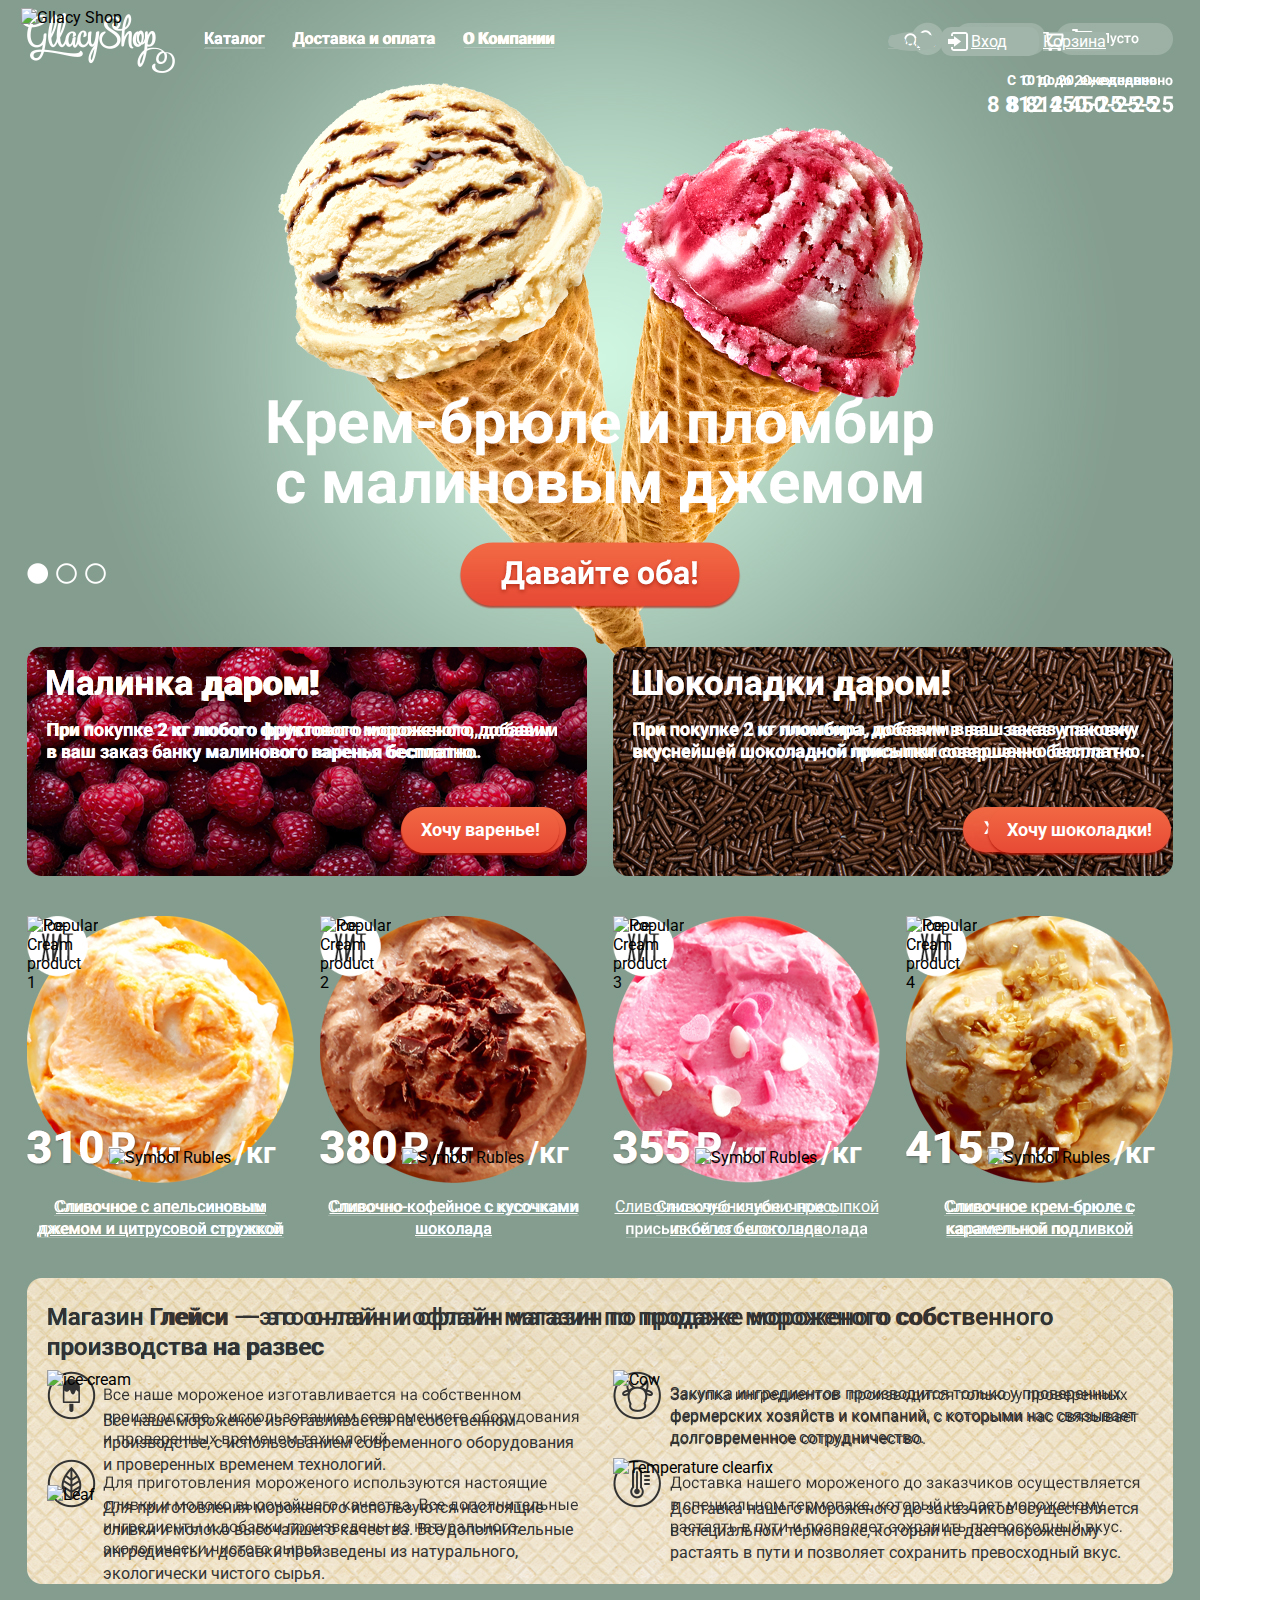
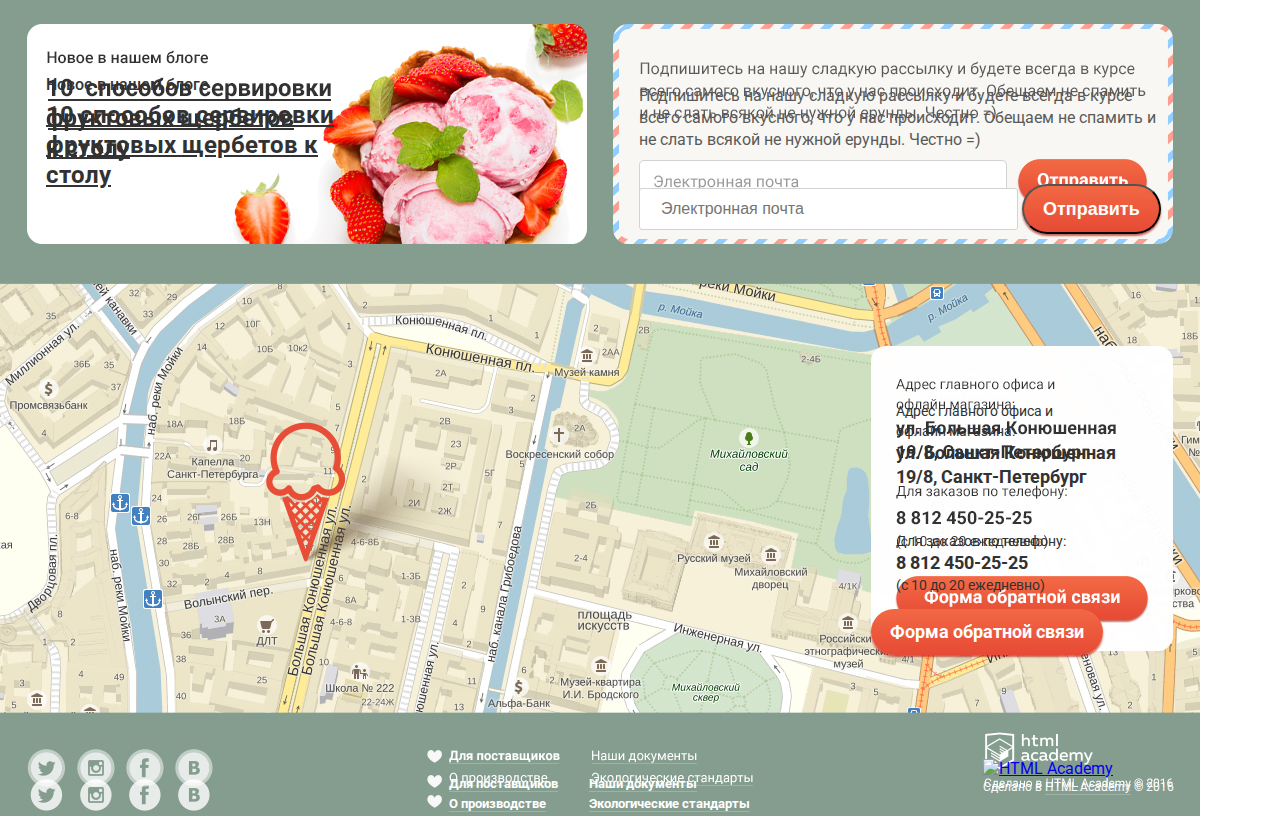
==== index.html @ b6d4e089 "0.3.6" ====
<!DOCTYPE html>
<html lang="ru">
  <head>
    <meta charset="utf-8">
    <link href="https://fonts.googleapis.com/css?family=Roboto:100,300,400,500,700,900&subset=cyrillic-ext" rel="stylesheet">
    <link href="css/style.css" rel="stylesheet">
    <title>HTML Academy: Глейси</title>
  </head>
  <body>
    <header class="main-header clearfix">
      <div class="header-logo">
        <img src="../198655-gllacy/img/logo-navigation.png" width="154" height="64" alt="Gllacy Shop">
      </div>
      <nav class="main-navigation">
        <ul>
          <li>
            <a href="#">Каталог</a>
          </li>            <li>
            <a href="#">Доставка и оплата</a>
          </li>
          <li>
            <a href="#">О Компании</a>
          </li>
        </ul>
      </nav>
      <div class="user-block"> <!-- Надо ли подраделить блоки -->
        <div class="search">
          <a href="#">Search</a>
        </div>
        <div class="login">
          <a href="#">Вход</a>
        </div>
        <div class="cart">
          <a href="#">Корзина</a>
        </div>
      </div>
      <div class="contact clearfix">
        <div class="time">
          <span>С 10 до 20, ежедневно</span>
        </div>
        <div class="number">
          <span>8 812 450-25-25</span>
        </div>  
      </div>
    </header>
    <main class="container clearfix">
      <section class="banner clearfix">
        <div class="banner-left">
          <h2>Малинка даром!</h2>
          <p>При покупке 2 кг любого фруктового мороженого, добавим<br> в ваш заказ банку малинового варенья бесплатно.</p>
          <a class="btn button-banner" href="#">Хочу варенье!</a>
        </div>
        <div class="banner-right">
          <h2>Шоколадки даром!</h2>
          <p>При покупке 2 кг пломбира, добавим в ваш заказ упаковку вкуснейшей шоколадной присыпки совершенно бесплатно.</p>
          <a class="btn button-banner" href="#">Хочу шоколадки!</a>
        </div>
      </section>
      <section class="popular clearfix">
        <div class="popular-item">
          <div class="item-img">
            <img src="../198655-gllacy/img/ice-cream-1.png" width="267" height="267" alt="Ice-Cream product 1">
          </div>
          <div class="item-hit">
            <img src="../198655-gllacy/img/hit.png" width="61" height="61" alt="Popular">
          </div>
          <div class="price">
            <span class="cost">310</span>
            <img src="../198655-gllacy/img/rubles.png" width="31" height="36" alt="Symbol Rubles">
            <span class="weight">/кг</span>
          </div>
          <h2>Сливочное с апельсиновым джемом и цитрусовой стружкой</h2>
        </div>
        <div class="popular-item">
          <div class="item-img">
            <img src="../198655-gllacy/img/ice-cream-2.png" width="267" height="267" alt="Ice-Cream product 2">
          </div>
          <div class="item-hit">
            <img src="../198655-gllacy/img/hit.png" width="61" height="61" alt="Popular">
          </div>
          <div class="price">
            <span class="cost">380</span>
            <img src="../198655-gllacy/img/rubles.png" width="31" height="36" alt="Symbol Rubles">
            <span class="weight">/кг</span>
          </div>
          <h2>Сливочно-кофейное с кусочками шоколада</h2>
        </div>
        <div class="popular-item">
          <div class="item-img">
            <img src="../198655-gllacy/img/ice-cream-3.png" width="267" height="267" alt="Ice-Cream product 3">
          </div>
          <div class="item-hit">
            <img src="../198655-gllacy/img/hit.png" width="61" height="61" alt="Popular">
          </div>
          <div class="price">
            <span class="cost">355</span>
            <img src="../198655-gllacy/img/rubles.png" width="31" height="36" alt="Symbol Rubles">
            <span class="weight">/кг</span>
          </div>
          <h2>Сливочно-клубничное с присыпкой из белого шоколада</h2>
        </div>
        <div class="popular-item">
          <div class="item-img">
            <img src="../198655-gllacy/img/ice-cream-4.png" width="267" height="267" alt="Ice-Cream product 4">
          </div>
          <div class="item-hit">
            <img src="../198655-gllacy/img/hit.png" width="61" height="61" alt="Popular">
          </div>
          <div class="price">
            <span class="cost">415</span>
            <img src="../198655-gllacy/img/rubles.png" width="31" height="36" alt="Symbol Rubles">
            <span class="weight">/кг</span>
          </div>
          <h2>Сливочное крем-брюле с карамельной подливкой</h2>
        </div>
      </section>
      <div class="about-us clearfix">
        <h3>Магазин Глейси  — это онлайн и офлайн магазин по продаже мороженого собственного производства на развес</h3> <!-- h* -->
        <div class="about-us-left">
          <div class="ice-cream clearfix">
            <img src="../198655-gllacy/img/icecream-icon.png" width="49" height="49" alt="ice-cream">
            <p>Все наше мороженое изготавливается на собственном производстве, с использованием современного оборудования<br> и проверенных временем  технологий.</p>
          </div>
          <div class="leaf clearfix">
            <img src="../198655-gllacy/img/leaf-icon.png" width="49" height="49" alt="Leaf">
            <p>Для приготовления мороженого используются настоящие сливки и молоко высочайшего качества. Все дополнительные ингредиенты и добавки произведены из натурального, экологически чистого сырья.</p>
          </div>
        </div>
        <div class="about-us-right">
          <div class="cow clearfix">
            <img src="../198655-gllacy/img/cow-icon.png" width="48" height="49" alt="Cow">
            <p>Закупка ингредиентов  производится только у проверенных фермерских хозяйств и компаний, с которыми нас связывает долговременное сотрудничество.</p>
          </div>
          <div class="temperature clearfix">
            <img src="../198655-gllacy/img/temperature-icon.png" width="48" height="49" alt="Temperature clearfix">
            <p>Доставка нашего мороженого до заказчиков осуществляется<br> в специальном термопаке, который не дает мороженому растаять в пути и позволяет сохранить превосходный вкус.</p>
          </div>
        </div>
      </div>
      <div class="blog">
        <h4>Новое в нашем блоге</h4> <!-- h* -->
        <p>10  способов сервировки фруктовых щербетов к столу</p>
      </div>
      <div class="news-letter">
        <p>Подпишитесь на нашу сладкую рассылку и будете всегда в курсе всего самого вкусного, что у нас происходит. Обещаем не спамить и не слать всякой не нужной ерунды. Честно =)</p>
        <form action=""> <!-- action? -->
          <input type="email" name="email" placeholder="Электронная почта">
          <button class="btn button-send" type="submit">Отправить</button>
        </form>
      </div>
      <section class="map">
        <div class="map-adress">
          <p>
            Адрес главного офиса и<br> офлайн магазина:<br>
            <b>ул. Большая Конюшенная 19/8, Санкт-Петербург</b>
          </p>
          <p class="map-phone">
            Для заказов по телефону:<br>
            <b>8 812 450-25-25</b><br>
            (с 10 до 20 ежедневно)
          </p>
          <a class="btn btn-feedback" href="#">Форма обратной связи</a>
        </div>
      </section>
  	</main>
    <footer class="clearfix">
      <section class="footer-social">
        <a href="#" class="social-btn social-btn-tw">Twitter</a>
        <a href="#" class="social-btn social-btn-inst">Instagram</a>
        <a href="#" class="social-btn social-btn-fb">Facebook</a>
        <a href="#" class="social-btn social-btn-vk">VK</a>
      </section>
      <section class="menu clearfix">
        <ul class="menu-left">
          <li>
            <a href="#">Для поставщиков</a>
          </li>
          <li>
            <a href="#">О производстве </a>
          </li>
        </ul>
        <ul class="menu-right">
          <li>
            <a href="#">Наши документы</a>
          </li>
          <li>
            <a href="#">Экологические стандарты</a>
          </li>
        </ul>
      </section>
      <section class="footer-copyright"> <!-- p/span? -->
        <a href="#" class="">
          <img src="../198655-gllacy/img/html-academy-logo.png" width="108" height="38" alt="HTML Academy">
        </a>
        <p>Сделано в <a href="https://htmlacademy.ru/">HTML Academy</a> © 2016</p>
      </section>
    </footer>
  </body>
</html>

<!-- Список дел: 
3)Разобраться с <h*>
4)Проверить нарезку всех изображений
5)Привести в соответсвие с html5
6)Использование figure
7)В форме для input написать name .. на каталоге не сделал
 -->
---- css/style.css ----
body{font-family:Roboto,sans-serif;width:1200px;margin:0;padding:0;background:url(../img/gllacy-index-1200.jpg) no-repeat}.container{width:1146px;margin:0 auto}header{margin:8px 21px}header .header-logo{float:left;width:154px;height:64px;margin:0}header .main-navigation{float:left;width:560px}header .main-navigation ul{padding:0;margin:21px 29px}header .main-navigation ul li{display:inline;margin-right:24px}header .main-navigation ul li a{font-size:16px;line-height:18px;font-weight:700;color:#fff;text-decoration:none;border-bottom:1px solid #9eb3a8}header .user-block{float:right;width:267px;margin:24px;margin-bottom:0}header .user-block .search{display:inline}header .user-block .search a{background:url(../img/search-icon.png) center no-repeat #a1b5aa;color:#a1b5aa;width:32px;height:32px;border-radius:50%}header .user-block .login{display:inline}header .user-block .login a{background:url(../img/login-icon.png) 7px no-repeat #a1b5aa;color:#fff;text-align:center;padding:5px 32px 5px 30px;border-radius:10px}header .user-block .cart{display:inline}header .user-block .cart a{background:url(../img/cart-icon.png) left no-repeat #a1b5aa;color:#fff;text-align:right}header .contact .number{margin-top:42px;margin-right:21px}header .contact{float:right}header .contact .time{float:right;margin-top:19px;margin-right:22px}header .contact .time span{font-size:14px;line-height:16px;font-weight:700;color:#fff}header .contact .number span{font-size:22px;line-height:24px;font-weight:700;color:#fff}main .banner{margin-top:530px}main .banner .banner-left,main .banner .banner-right{width:560px;height:230px}main .banner .banner-left h2,main .banner .banner-right h2{margin:0;padding-top:16px;padding-left:18px;font-size:35px;line-height:41px;font-weight:700;color:#fff}main .banner .banner-left p,main .banner .banner-right p{margin:0;font-size:18px;line-height:22px;font-weight:700;color:#fff;padding-top:15px;padding-left:20px}main .banner .banner-left .button-banner,main .banner .banner-right .button-banner{margin-top:44px;margin-left:375px}main .banner .banner-left{float:left;background:url(../img/raspbe0rry-bg.png)}main .banner .banner-right{float:right;background:url(../img/chocola0te-bg.png)}main .popular .popular-item{float:left;position:relative;width:267px;margin-top:39px;margin-right:26px}main .popular .popular-item .item-img{width:61px;height:61px}main .popular .popular-item .item-hit{position:absolute;left:0;top:0}main .popular .popular-item .price{margin-top:148px}main .popular .popular-item .price .cost{font-size:45px;line-height:45px;font-weight:700;color:#fff}main .popular .popular-item .price .weight{font-size:30px;line-height:45px;font-weight:700;color:#fff}main .popular .popular-item h2{margin:21px 0 0;font-size:16px;line-height:22px;font-weight:400;color:#fff;text-align:center;text-decoration:underline}main .popular .popular-item:last-child{margin-right:0}main .about-us{background:url(../img/seo-patt1ern.png) no-repeat;margin-top:37px;padding-bottom:25px}main .about-us h3{padding-top:25px;padding-left:20px;font-size:24px;line-height:30px;font-weight:500;color:#323232;margin-bottom:0}main .about-us p{width:490px;font-size:16px;line-height:22px;font-weight:400;color:#323232}main .about-us .about-us-left{float:left;width:566px}main .about-us .about-us-left .ice-cream img{margin-top:8px;margin-left:20px}main .about-us .about-us-left .ice-cream p{float:right;margin-top:21px;margin-bottom:0}main .about-us .about-us-left .leaf img{margin-top:9px;margin-left:20px}main .about-us .about-us-left .leaf p{float:right;margin-top:21px;margin-bottom:0}main .about-us .about-us-right{float:right;width:566px}main .about-us .about-us-right .cow img{margin-top:8px;margin-left:6px}main .about-us .about-us-right .cow p{float:right;margin-top:21px;margin-bottom:0;margin-right:13px}main .about-us .about-us-right .temperature img{margin-top:9px;margin-left:6px}main .about-us .about-us-right .temperature p{float:right;margin-top:21px;margin-bottom:0;margin-right:13px}main .blog{float:left;width:560px;margin-top:41px;padding-bottom:81px}main .blog h4{margin-top:23px;margin-left:19px;margin-bottom:0;font-size:16px;line-height:22px;font-weight:500;color:#323232}main .blog p{width:300px;margin:4px 0 0 19px;font-size:24px;line-height:30px;font-weight:700;color:#323232;text-decoration:underline}main .news-letter{float:right;width:560px;margin-top:41px;padding-bottom:37px}main .news-letter p{width:518px;margin-top:34px;margin-left:26px;margin-bottom:0;font-size:16px;line-height:22px;font-weight:400;color:#5a5a5a}main .news-letter .button-send{margin-top:33px}main .map{width:1200px;margin-top:301px;margin-left:-27px}main .map .map-adress{width:250px;margin-top:363px;margin-left:871px}main .map .map-adress p{padding-top:28px;padding-left:25px;font-size:14px;line-height:20px;font-weight:400;color:#323232}main .map .map-adress p b{font-size:18px;line-height:24px;font-weight:700;color:#323232}footer{margin-top:85px}footer .footer-social{float:left;margin-top:36px;margin-left:28px}footer .footer-social .social-btn{display:inline-block;width:37px;height:37px;margin-right:8px;font-size:0;vertical-align:top;text-decoration:none}footer .footer-social .social-btn-tw{background:url(../img/icon-tw.png) center no-repeat}footer .footer-social .social-btn-inst{background:url(../img/inst-icon.png) center no-repeat}footer .footer-social .social-btn-fb{background:url(../img/fb-icon.png) center no-repeat}footer .footer-social .social-btn-vk{background:url(../img/vk-icon.png) center no-repeat}footer .menu{float:left;margin-top:17px;margin-left:189px}footer .menu a{font-size:13px;line-height:18px;font-weight:700;color:#fff;text-decoration:none;border-bottom:1px solid #9eb3a8}footer .menu li{list-style-type:none}footer .menu .menu-left{float:left}footer .menu .menu-left li{list-style-image:url(../img/love-icon.png)}footer .menu .menu-right{float:right;margin-left:31px;padding:0}footer .footer-copyright{float:right;margin-top:19px;margin-right:26px}footer .footer-copyright p{margin-top:0;font-size:12px;line-height:18px;font-weight:400;color:#fefefe}footer .footer-copyright p a{font-size:12px;line-height:18px;font-weight:400;color:#fefefe;text-decoration:none;border-bottom:1px solid #9eb3a8}.clearfix::after{content:"";display:table;clear:both}.btn{display:inline-block;padding:11px 19px;font-weight:700;font-size:18px;line-height:24px;vertical-align:top;color:#fff;text-decoration:none;border-radius:100px;background:linear-gradient(to bottom,#f26843 0,#e74a35 100%);box-shadow:0 2px 2px rgba(172,16,0,.64)}.btn:hover{background:-moz-linear-gradient(top,#f58669 0,#ec6f5e 100%);background:-webkit-linear-gradient(top,#f58669 0,#ec6f5e 100%);background:linear-gradient(to bottom,#f58669 0,#ec6f5e 100%);box-shadow:0 2px 2px #ac1000}.btn:active{background:-moz-linear-gradient(top,#d84732 0,#e1613e 100%);background:-webkit-linear-gradient(top,#d84732 0,#e1613e 100%);background:linear-gradient(to bottom,#d84732 0,#e1613e 100%);box-shadow:inset 0 2px 2px #ac1000}input[placeholder]{margin-top:37px;margin-left:26px;padding:8px 149px 8px 21px;font-size:16px;line-height:24px;font-weight:400;color:#999;border:1px solid #d3d3d2;border-radius:3px}input::-moz-placeholder{margin-top:37px;margin-left:26px;padding:8px 149px 8px 21px;font-size:16px;line-height:24px;font-weight:400;color:#999;border:1px solid #d3d3d2;border-radius:3px}input:-moz-placeholder{margin-top:37px;margin-left:26px;padding:8px 149px 8px 21px;font-size:16px;line-height:24px;font-weight:400;color:#999;border:1px solid #d3d3d2;border-radius:3px}input:-ms-input-placeholder{margin-top:37px;margin-left:26px;padding:8px 149px 8px 21px;font-size:16px;line-height:24px;font-weight:400;color:#999;border:1px solid #d3d3d2;border-radius:3px}
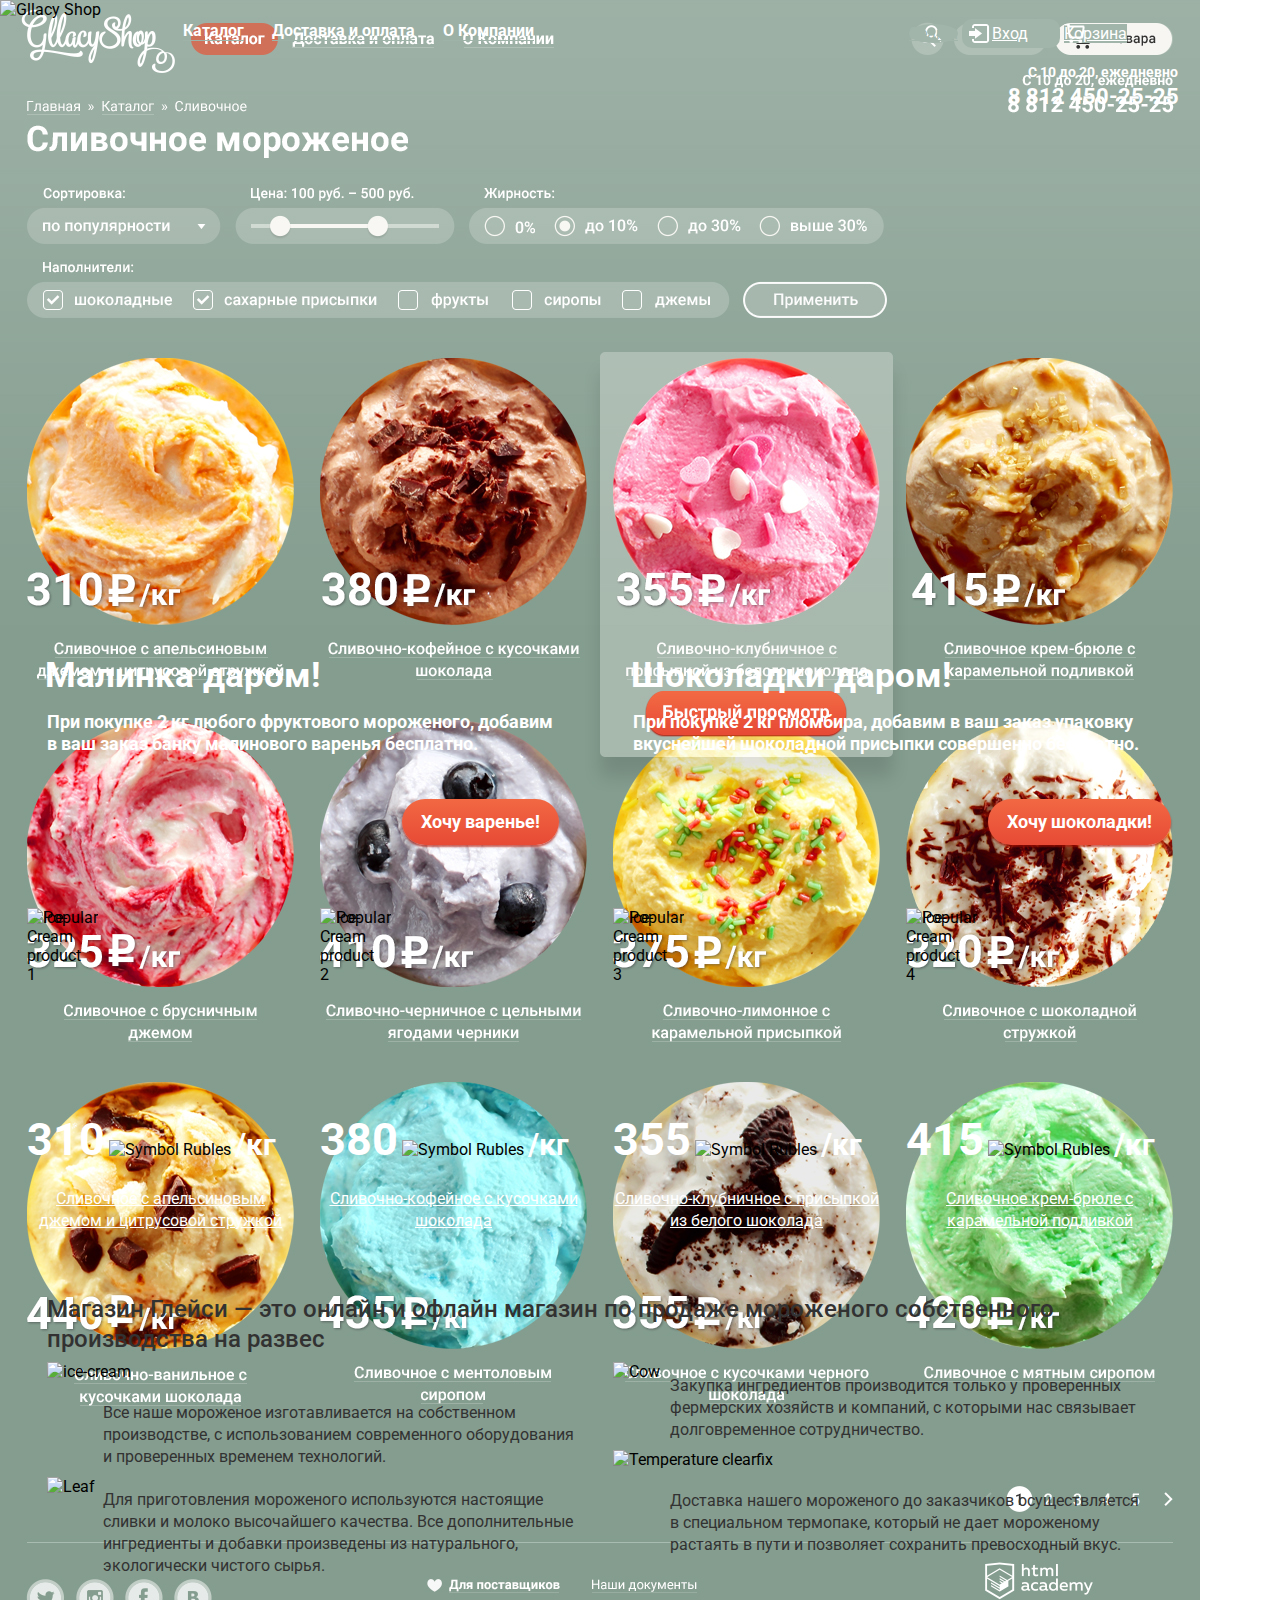
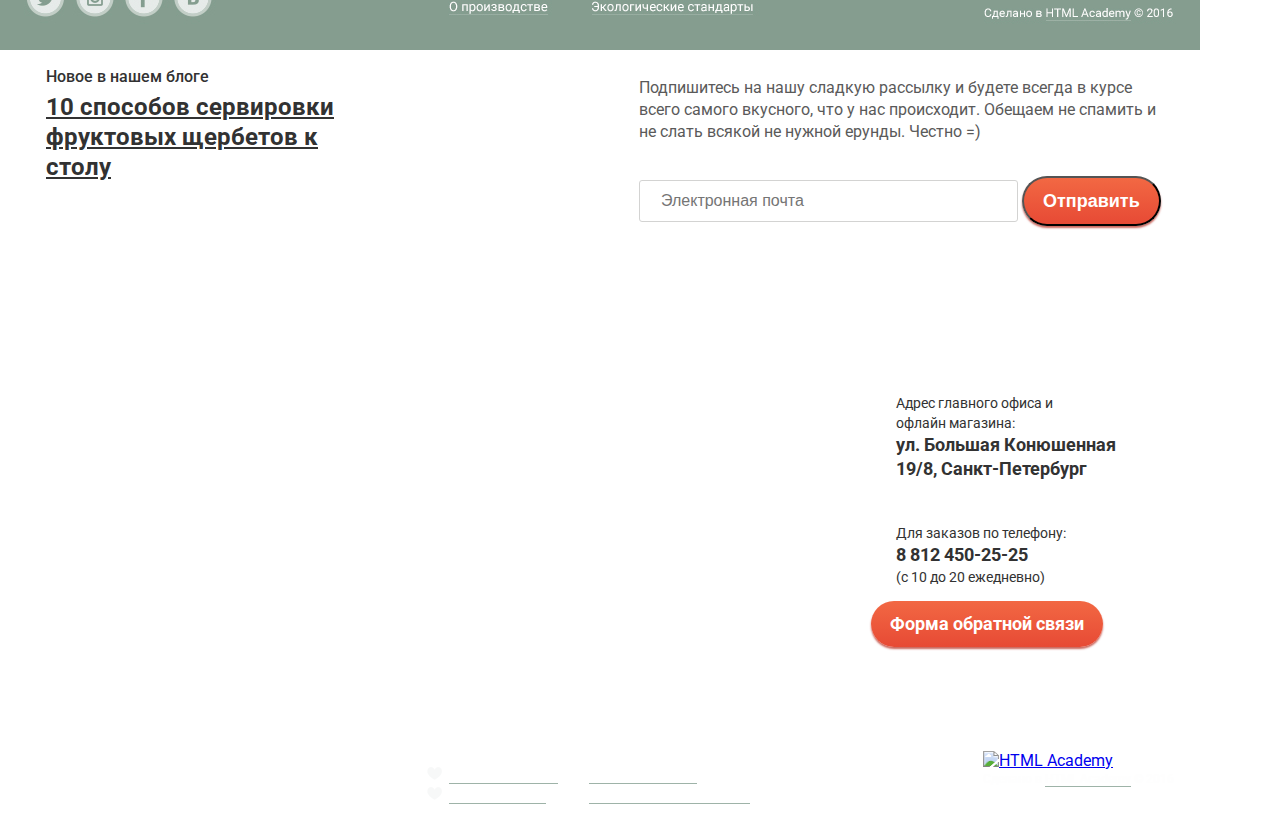
==== commit 3f1ba1f2: "0.3.7" ====
--- a/index.html
+++ b/index.html
@@ -14,7 +14,7 @@
       <nav class="main-navigation">
         <ul>
           <li>
-            <a href="#">Каталог</a>
+            <a href="catalog.html">Каталог</a>
           </li>            <li>
             <a href="#">Доставка и оплата</a>
           </li>
--- a/css/style.css
+++ b/css/style.css
@@ -1 +1 @@
-body{font-family:Roboto,sans-serif;width:1200px;margin:0;padding:0;background:url(../img/gllacy-index-1200.jpg) no-repeat}.container{width:1146px;margin:0 auto}header{margin:8px 21px}header .header-logo{float:left;width:154px;height:64px;margin:0}header .main-navigation{float:left;width:560px}header .main-navigation ul{padding:0;margin:21px 29px}header .main-navigation ul li{display:inline;margin-right:24px}header .main-navigation ul li a{font-size:16px;line-height:18px;font-weight:700;color:#fff;text-decoration:none;border-bottom:1px solid #9eb3a8}header .user-block{float:right;width:267px;margin:24px;margin-bottom:0}header .user-block .search{display:inline}header .user-block .search a{background:url(../img/search-icon.png) center no-repeat #a1b5aa;color:#a1b5aa;width:32px;height:32px;border-radius:50%}header .user-block .login{display:inline}header .user-block .login a{background:url(../img/login-icon.png) 7px no-repeat #a1b5aa;color:#fff;text-align:center;padding:5px 32px 5px 30px;border-radius:10px}header .user-block .cart{display:inline}header .user-block .cart a{background:url(../img/cart-icon.png) left no-repeat #a1b5aa;color:#fff;text-align:right}header .contact .number{margin-top:42px;margin-right:21px}header .contact{float:right}header .contact .time{float:right;margin-top:19px;margin-right:22px}header .contact .time span{font-size:14px;line-height:16px;font-weight:700;color:#fff}header .contact .number span{font-size:22px;line-height:24px;font-weight:700;color:#fff}main .banner{margin-top:530px}main .banner .banner-left,main .banner .banner-right{width:560px;height:230px}main .banner .banner-left h2,main .banner .banner-right h2{margin:0;padding-top:16px;padding-left:18px;font-size:35px;line-height:41px;font-weight:700;color:#fff}main .banner .banner-left p,main .banner .banner-right p{margin:0;font-size:18px;line-height:22px;font-weight:700;color:#fff;padding-top:15px;padding-left:20px}main .banner .banner-left .button-banner,main .banner .banner-right .button-banner{margin-top:44px;margin-left:375px}main .banner .banner-left{float:left;background:url(../img/raspbe0rry-bg.png)}main .banner .banner-right{float:right;background:url(../img/chocola0te-bg.png)}main .popular .popular-item{float:left;position:relative;width:267px;margin-top:39px;margin-right:26px}main .popular .popular-item .item-img{width:61px;height:61px}main .popular .popular-item .item-hit{position:absolute;left:0;top:0}main .popular .popular-item .price{margin-top:148px}main .popular .popular-item .price .cost{font-size:45px;line-height:45px;font-weight:700;color:#fff}main .popular .popular-item .price .weight{font-size:30px;line-height:45px;font-weight:700;color:#fff}main .popular .popular-item h2{margin:21px 0 0;font-size:16px;line-height:22px;font-weight:400;color:#fff;text-align:center;text-decoration:underline}main .popular .popular-item:last-child{margin-right:0}main .about-us{background:url(../img/seo-patt1ern.png) no-repeat;margin-top:37px;padding-bottom:25px}main .about-us h3{padding-top:25px;padding-left:20px;font-size:24px;line-height:30px;font-weight:500;color:#323232;margin-bottom:0}main .about-us p{width:490px;font-size:16px;line-height:22px;font-weight:400;color:#323232}main .about-us .about-us-left{float:left;width:566px}main .about-us .about-us-left .ice-cream img{margin-top:8px;margin-left:20px}main .about-us .about-us-left .ice-cream p{float:right;margin-top:21px;margin-bottom:0}main .about-us .about-us-left .leaf img{margin-top:9px;margin-left:20px}main .about-us .about-us-left .leaf p{float:right;margin-top:21px;margin-bottom:0}main .about-us .about-us-right{float:right;width:566px}main .about-us .about-us-right .cow img{margin-top:8px;margin-left:6px}main .about-us .about-us-right .cow p{float:right;margin-top:21px;margin-bottom:0;margin-right:13px}main .about-us .about-us-right .temperature img{margin-top:9px;margin-left:6px}main .about-us .about-us-right .temperature p{float:right;margin-top:21px;margin-bottom:0;margin-right:13px}main .blog{float:left;width:560px;margin-top:41px;padding-bottom:81px}main .blog h4{margin-top:23px;margin-left:19px;margin-bottom:0;font-size:16px;line-height:22px;font-weight:500;color:#323232}main .blog p{width:300px;margin:4px 0 0 19px;font-size:24px;line-height:30px;font-weight:700;color:#323232;text-decoration:underline}main .news-letter{float:right;width:560px;margin-top:41px;padding-bottom:37px}main .news-letter p{width:518px;margin-top:34px;margin-left:26px;margin-bottom:0;font-size:16px;line-height:22px;font-weight:400;color:#5a5a5a}main .news-letter .button-send{margin-top:33px}main .map{width:1200px;margin-top:301px;margin-left:-27px}main .map .map-adress{width:250px;margin-top:363px;margin-left:871px}main .map .map-adress p{padding-top:28px;padding-left:25px;font-size:14px;line-height:20px;font-weight:400;color:#323232}main .map .map-adress p b{font-size:18px;line-height:24px;font-weight:700;color:#323232}footer{margin-top:85px}footer .footer-social{float:left;margin-top:36px;margin-left:28px}footer .footer-social .social-btn{display:inline-block;width:37px;height:37px;margin-right:8px;font-size:0;vertical-align:top;text-decoration:none}footer .footer-social .social-btn-tw{background:url(../img/icon-tw.png) center no-repeat}footer .footer-social .social-btn-inst{background:url(../img/inst-icon.png) center no-repeat}footer .footer-social .social-btn-fb{background:url(../img/fb-icon.png) center no-repeat}footer .footer-social .social-btn-vk{background:url(../img/vk-icon.png) center no-repeat}footer .menu{float:left;margin-top:17px;margin-left:189px}footer .menu a{font-size:13px;line-height:18px;font-weight:700;color:#fff;text-decoration:none;border-bottom:1px solid #9eb3a8}footer .menu li{list-style-type:none}footer .menu .menu-left{float:left}footer .menu .menu-left li{list-style-image:url(../img/love-icon.png)}footer .menu .menu-right{float:right;margin-left:31px;padding:0}footer .footer-copyright{float:right;margin-top:19px;margin-right:26px}footer .footer-copyright p{margin-top:0;font-size:12px;line-height:18px;font-weight:400;color:#fefefe}footer .footer-copyright p a{font-size:12px;line-height:18px;font-weight:400;color:#fefefe;text-decoration:none;border-bottom:1px solid #9eb3a8}.clearfix::after{content:"";display:table;clear:both}.btn{display:inline-block;padding:11px 19px;font-weight:700;font-size:18px;line-height:24px;vertical-align:top;color:#fff;text-decoration:none;border-radius:100px;background:linear-gradient(to bottom,#f26843 0,#e74a35 100%);box-shadow:0 2px 2px rgba(172,16,0,.64)}.btn:hover{background:-moz-linear-gradient(top,#f58669 0,#ec6f5e 100%);background:-webkit-linear-gradient(top,#f58669 0,#ec6f5e 100%);background:linear-gradient(to bottom,#f58669 0,#ec6f5e 100%);box-shadow:0 2px 2px #ac1000}.btn:active{background:-moz-linear-gradient(top,#d84732 0,#e1613e 100%);background:-webkit-linear-gradient(top,#d84732 0,#e1613e 100%);background:linear-gradient(to bottom,#d84732 0,#e1613e 100%);box-shadow:inset 0 2px 2px #ac1000}input[placeholder]{margin-top:37px;margin-left:26px;padding:8px 149px 8px 21px;font-size:16px;line-height:24px;font-weight:400;color:#999;border:1px solid #d3d3d2;border-radius:3px}input::-moz-placeholder{margin-top:37px;margin-left:26px;padding:8px 149px 8px 21px;font-size:16px;line-height:24px;font-weight:400;color:#999;border:1px solid #d3d3d2;border-radius:3px}input:-moz-placeholder{margin-top:37px;margin-left:26px;padding:8px 149px 8px 21px;font-size:16px;line-height:24px;font-weight:400;color:#999;border:1px solid #d3d3d2;border-radius:3px}input:-ms-input-placeholder{margin-top:37px;margin-left:26px;padding:8px 149px 8px 21px;font-size:16px;line-height:24px;font-weight:400;color:#999;border:1px solid #d3d3d2;border-radius:3px}+body{font-family:Roboto,sans-serif;width:1200px;margin:0;padding:0;background:url(../img/gllacy-catalog-1200.jpg) no-repeat}.container{width:1146px;margin:0 auto}header{margin:8px 21px;margin:0}header .header-logo{float:left;width:154px;height:64px;margin:0}header .main-navigation{float:left;width:560px}header .main-navigation ul{padding:0;margin:21px 29px}header .main-navigation ul li{display:inline;margin-right:24px}header .main-navigation ul li a{font-size:16px;line-height:18px;font-weight:700;color:#fff;text-decoration:none;border-bottom:1px solid #9eb3a8}header .user-block{float:right;width:267px;margin:24px;margin-bottom:0}header .user-block .search{display:inline}header .user-block .search a{background:url(../img/search-icon.png) center no-repeat #a1b5aa;color:#a1b5aa;width:32px;height:32px;border-radius:50%}header .user-block .login{display:inline}header .user-block .login a{background:url(../img/login-icon.png) 7px no-repeat #a1b5aa;color:#fff;text-align:center;padding:5px 32px 5px 30px;border-radius:10px}header .user-block .cart{display:inline}header .user-block .cart a{background:url(../img/cart-icon.png) left no-repeat #a1b5aa;color:#fff;text-align:right}header .contact .number{margin-top:42px;margin-right:21px}header .contact{float:right}header .contact .time{float:right;margin-top:19px;margin-right:22px}header .contact .time span{font-size:14px;line-height:16px;font-weight:700;color:#fff}header .contact .number span{font-size:22px;line-height:24px;font-weight:700;color:#fff}main .banner{margin-top:530px}main .banner .banner-left,main .banner .banner-right{width:560px;height:230px}main .banner .banner-left h2,main .banner .banner-right h2{margin:0;padding-top:16px;padding-left:18px;font-size:35px;line-height:41px;font-weight:700;color:#fff}main .banner .banner-left p,main .banner .banner-right p{margin:0;font-size:18px;line-height:22px;font-weight:700;color:#fff;padding-top:15px;padding-left:20px}main .banner .banner-left .button-banner,main .banner .banner-right .button-banner{margin-top:44px;margin-left:375px}main .banner .banner-left{float:left;background:url(../img/raspbe0rry-bg.png)}main .banner .banner-right{float:right;background:url(../img/chocola0te-bg.png)}main .popular .popular-item{float:left;position:relative;width:267px;margin-top:39px;margin-right:26px}main .popular .popular-item .item-img{width:61px;height:61px}main .popular .popular-item .item-hit{position:absolute;left:0;top:0}main .popular .popular-item .price{margin-top:148px}main .popular .popular-item .price .cost{font-size:45px;line-height:45px;font-weight:700;color:#fff}main .popular .popular-item .price .weight{font-size:30px;line-height:45px;font-weight:700;color:#fff}main .popular .popular-item h2{margin:21px 0 0;font-size:16px;line-height:22px;font-weight:400;color:#fff;text-align:center;text-decoration:underline}main .popular .popular-item:last-child{margin-right:0}main .about-us{background:url(../img/seo-patt1ern.png) no-repeat;margin-top:37px;padding-bottom:25px}main .about-us h3{padding-top:25px;padding-left:20px;font-size:24px;line-height:30px;font-weight:500;color:#323232;margin-bottom:0}main .about-us p{width:490px;font-size:16px;line-height:22px;font-weight:400;color:#323232}main .about-us .about-us-left{float:left;width:566px}main .about-us .about-us-left .ice-cream img{margin-top:8px;margin-left:20px}main .about-us .about-us-left .ice-cream p{float:right;margin-top:21px;margin-bottom:0}main .about-us .about-us-left .leaf img{margin-top:9px;margin-left:20px}main .about-us .about-us-left .leaf p{float:right;margin-top:21px;margin-bottom:0}main .about-us .about-us-right{float:right;width:566px}main .about-us .about-us-right .cow img{margin-top:8px;margin-left:6px}main .about-us .about-us-right .cow p{float:right;margin-top:21px;margin-bottom:0;margin-right:13px}main .about-us .about-us-right .temperature img{margin-top:9px;margin-left:6px}main .about-us .about-us-right .temperature p{float:right;margin-top:21px;margin-bottom:0;margin-right:13px}main .blog{float:left;width:560px;margin-top:41px;padding-bottom:81px}main .blog h4{margin-top:23px;margin-left:19px;margin-bottom:0;font-size:16px;line-height:22px;font-weight:500;color:#323232}main .blog p{width:300px;margin:4px 0 0 19px;font-size:24px;line-height:30px;font-weight:700;color:#323232;text-decoration:underline}main .news-letter{float:right;width:560px;margin-top:41px;padding-bottom:37px}main .news-letter p{width:518px;margin-top:34px;margin-left:26px;margin-bottom:0;font-size:16px;line-height:22px;font-weight:400;color:#5a5a5a}main .news-letter .button-send{margin-top:33px}main .map{width:1200px;margin-top:301px;margin-left:-27px}main .map .map-adress{width:250px;margin-top:363px;margin-left:871px}main .map .map-adress p{padding-top:28px;padding-left:25px;font-size:14px;line-height:20px;font-weight:400;color:#323232}main .map .map-adress p b{font-size:18px;line-height:24px;font-weight:700;color:#323232}footer{margin-top:85px}footer .footer-social{float:left;margin-top:36px;margin-left:28px}footer .footer-social .social-btn{display:inline-block;width:37px;height:37px;margin-right:8px;font-size:0;vertical-align:top;text-decoration:none}footer .footer-social .social-btn-tw{background:url(../img/icon-tw.png) center no-repeat}footer .footer-social .social-btn-inst{background:url(../img/inst-icon.png) center no-repeat}footer .footer-social .social-btn-fb{background:url(../img/fb-icon.png) center no-repeat}footer .footer-social .social-btn-vk{background:url(../img/vk-icon.png) center no-repeat}footer .menu{float:left;margin-top:17px;margin-left:189px}footer .menu a{font-size:13px;line-height:18px;font-weight:700;color:#fff;text-decoration:none;border-bottom:1px solid #9eb3a8}footer .menu li{list-style-type:none}footer .menu .menu-left{float:left}footer .menu .menu-left li{list-style-image:url(../img/love-icon.png)}footer .menu .menu-right{float:right;margin-left:31px;padding:0}footer .footer-copyright{float:right;margin-top:19px;margin-right:26px}footer .footer-copyright p{margin-top:0;font-size:12px;line-height:18px;font-weight:400;color:#fefefe}footer .footer-copyright p a{font-size:12px;line-height:18px;font-weight:400;color:#fefefe;text-decoration:none;border-bottom:1px solid #9eb3a8}.clearfix::after{content:"";display:table;clear:both}.btn{display:inline-block;padding:11px 19px;font-weight:700;font-size:18px;line-height:24px;vertical-align:top;color:#fff;text-decoration:none;border-radius:100px;background:linear-gradient(to bottom,#f26843 0,#e74a35 100%);box-shadow:0 2px 2px rgba(172,16,0,.64)}.btn:hover{background:-moz-linear-gradient(top,#f58669 0,#ec6f5e 100%);background:-webkit-linear-gradient(top,#f58669 0,#ec6f5e 100%);background:linear-gradient(to bottom,#f58669 0,#ec6f5e 100%);box-shadow:0 2px 2px #ac1000}.btn:active{background:-moz-linear-gradient(top,#d84732 0,#e1613e 100%);background:-webkit-linear-gradient(top,#d84732 0,#e1613e 100%);background:linear-gradient(to bottom,#d84732 0,#e1613e 100%);box-shadow:inset 0 2px 2px #ac1000}input[placeholder]{margin-top:37px;margin-left:26px;padding:8px 149px 8px 21px;font-size:16px;line-height:24px;font-weight:400;color:#999;border:1px solid #d3d3d2;border-radius:3px}input::-moz-placeholder{margin-top:37px;margin-left:26px;padding:8px 149px 8px 21px;font-size:16px;line-height:24px;font-weight:400;color:#999;border:1px solid #d3d3d2;border-radius:3px}input:-moz-placeholder{margin-top:37px;margin-left:26px;padding:8px 149px 8px 21px;font-size:16px;line-height:24px;font-weight:400;color:#999;border:1px solid #d3d3d2;border-radius:3px}input:-ms-input-placeholder{margin-top:37px;margin-left:26px;padding:8px 149px 8px 21px;font-size:16px;line-height:24px;font-weight:400;color:#999;border:1px solid #d3d3d2;border-radius:3px}header .breadcrumbs{clear:both;float:left;margin-top:24px;margin-left:6px}header .breadcrumbs ul{padding:0;margin:0}header .breadcrumbs ul li{display:inline;margin-right:17px}header .breadcrumbs ul li a{font-size:14px;line-height:16px;font-weight:400;color:#fff;border-bottom:1px solid #aebeb5;text-decoration:none}header .breadcrumbs ul li:last-child a{border-bottom:0 solid #aebeb5}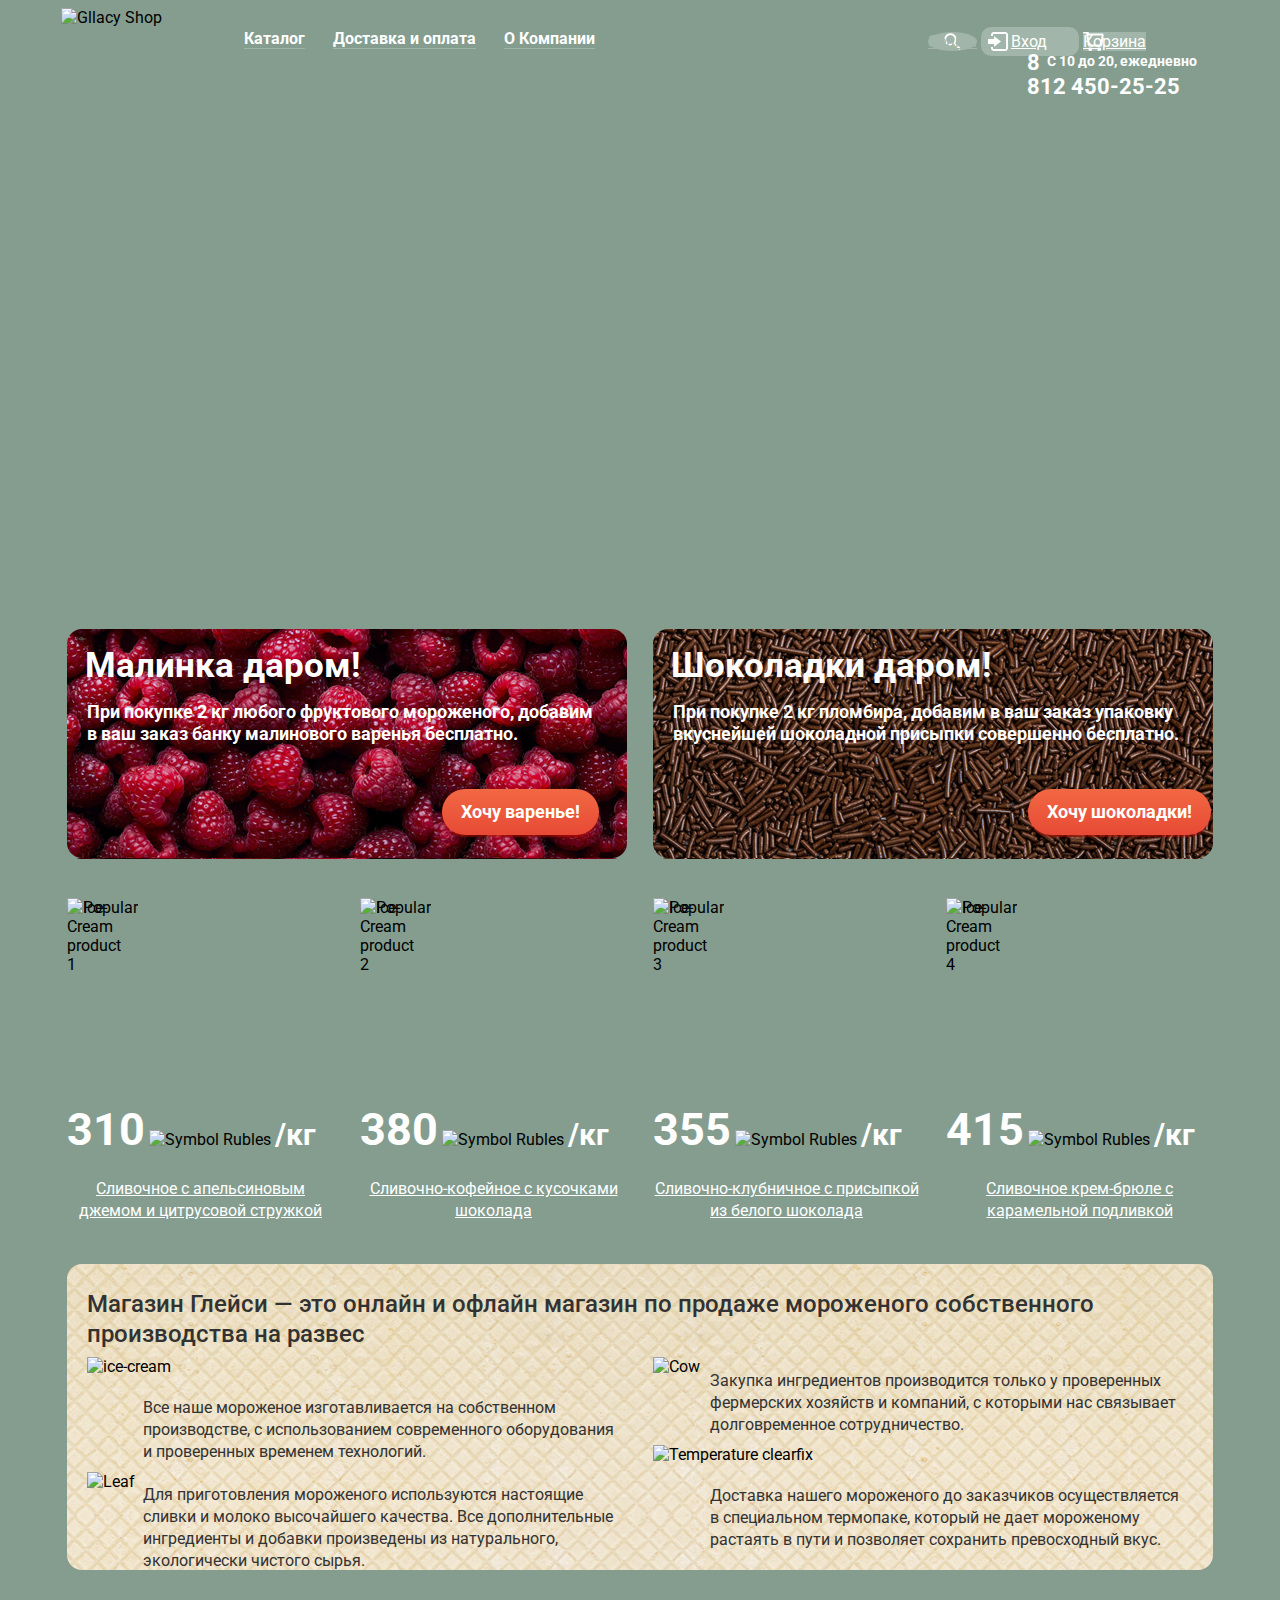
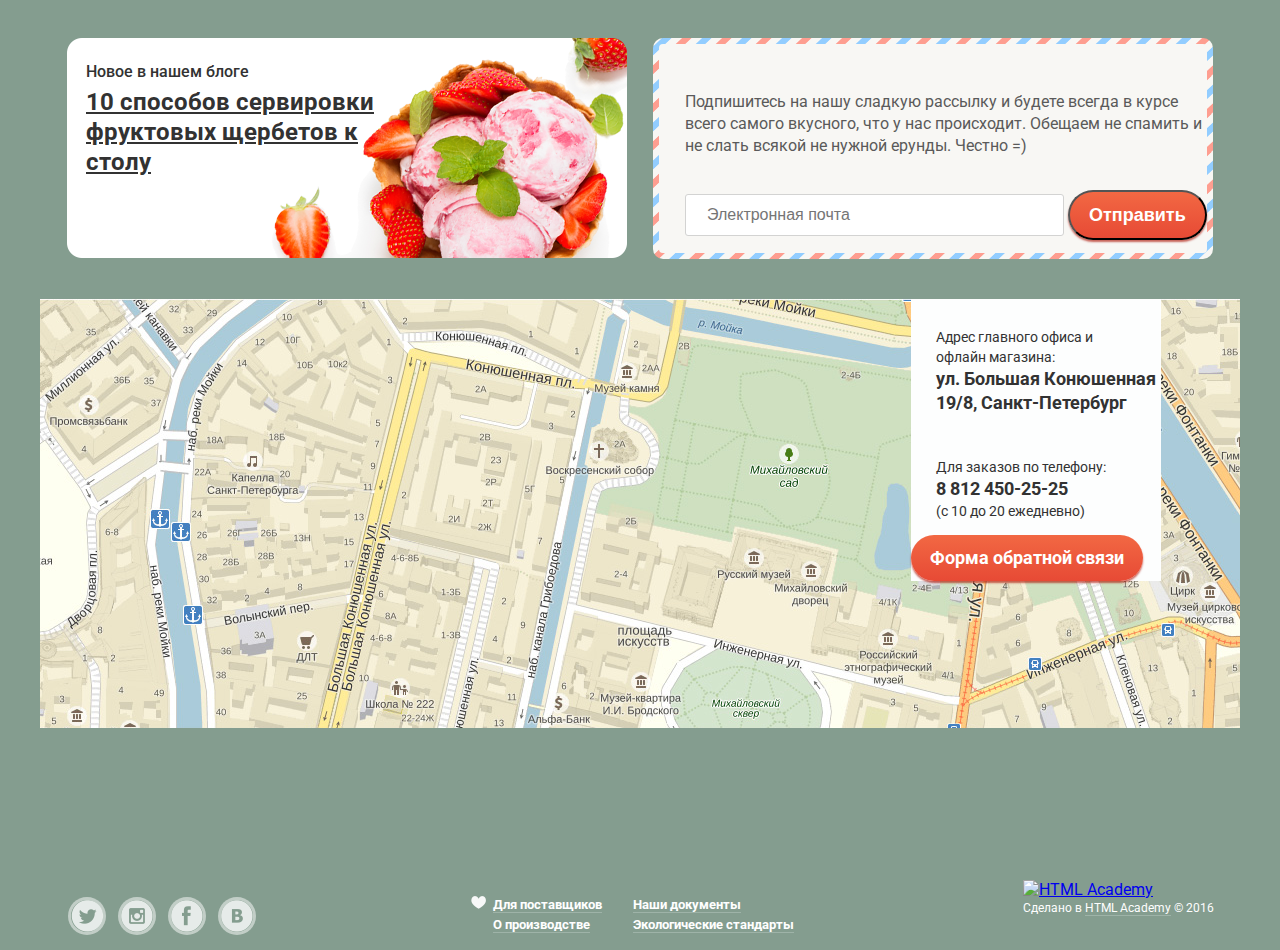
==== commit d8af784e: "0.4.1" ====
--- a/index.html
+++ b/index.html
@@ -15,7 +15,8 @@
         <ul>
           <li>
             <a href="catalog.html">Каталог</a>
-          </li>            <li>
+          </li>            
+          <li>
             <a href="#">Доставка и оплата</a>
           </li>
           <li>
@@ -43,7 +44,7 @@
         </div>  
       </div>
     </header>
-    <main class="container clearfix">
+    <main class="container">
       <section class="banner clearfix">
         <div class="banner-left">
           <h2>Малинка даром!</h2>
@@ -137,17 +138,23 @@
           </div>
         </div>
       </div>
-      <div class="blog">
-        <h4>Новое в нашем блоге</h4> <!-- h* -->
-        <p>10  способов сервировки фруктовых щербетов к столу</p>
-      </div>
-      <div class="news-letter">
-        <p>Подпишитесь на нашу сладкую рассылку и будете всегда в курсе всего самого вкусного, что у нас происходит. Обещаем не спамить и не слать всякой не нужной ерунды. Честно =)</p>
-        <form action=""> <!-- action? -->
-          <input type="email" name="email" placeholder="Электронная почта">
-          <button class="btn button-send" type="submit">Отправить</button>
-        </form>
-      </div>
+
+      <div class="clearfix">
+        <div class="blog">
+          <h4>Новое в нашем блоге</h4> <!-- h* -->
+          <p>10  способов сервировки фруктовых щербетов к столу</p>
+        </div>
+        <div class="news-letter">
+          <div class="news-letter-bg">
+            <p>Подпишитесь на нашу сладкую рассылку и будете всегда в курсе всего самого вкусного, что у нас происходит. Обещаем не спамить и не слать всякой не нужной ерунды. Честно =)</p>
+            <form action=""> <!-- action? -->
+            <input type="email" name="email" placeholder="Электронная почта">
+            <button class="btn button-send" type="submit">Отправить</button>
+            </form>
+          </div>
+        </div>
+      </div>
+
       <section class="map">
         <div class="map-adress">
           <p>
--- a/css/style.css
+++ b/css/style.css
@@ -1 +1 @@
-body{font-family:Roboto,sans-serif;width:1200px;margin:0;padding:0;background:url(../img/gllacy-catalog-1200.jpg) no-repeat}.container{width:1146px;margin:0 auto}header{margin:8px 21px;margin:0}header .header-logo{float:left;width:154px;height:64px;margin:0}header .main-navigation{float:left;width:560px}header .main-navigation ul{padding:0;margin:21px 29px}header .main-navigation ul li{display:inline;margin-right:24px}header .main-navigation ul li a{font-size:16px;line-height:18px;font-weight:700;color:#fff;text-decoration:none;border-bottom:1px solid #9eb3a8}header .user-block{float:right;width:267px;margin:24px;margin-bottom:0}header .user-block .search{display:inline}header .user-block .search a{background:url(../img/search-icon.png) center no-repeat #a1b5aa;color:#a1b5aa;width:32px;height:32px;border-radius:50%}header .user-block .login{display:inline}header .user-block .login a{background:url(../img/login-icon.png) 7px no-repeat #a1b5aa;color:#fff;text-align:center;padding:5px 32px 5px 30px;border-radius:10px}header .user-block .cart{display:inline}header .user-block .cart a{background:url(../img/cart-icon.png) left no-repeat #a1b5aa;color:#fff;text-align:right}header .contact .number{margin-top:42px;margin-right:21px}header .contact{float:right}header .contact .time{float:right;margin-top:19px;margin-right:22px}header .contact .time span{font-size:14px;line-height:16px;font-weight:700;color:#fff}header .contact .number span{font-size:22px;line-height:24px;font-weight:700;color:#fff}main .banner{margin-top:530px}main .banner .banner-left,main .banner .banner-right{width:560px;height:230px}main .banner .banner-left h2,main .banner .banner-right h2{margin:0;padding-top:16px;padding-left:18px;font-size:35px;line-height:41px;font-weight:700;color:#fff}main .banner .banner-left p,main .banner .banner-right p{margin:0;font-size:18px;line-height:22px;font-weight:700;color:#fff;padding-top:15px;padding-left:20px}main .banner .banner-left .button-banner,main .banner .banner-right .button-banner{margin-top:44px;margin-left:375px}main .banner .banner-left{float:left;background:url(../img/raspbe0rry-bg.png)}main .banner .banner-right{float:right;background:url(../img/chocola0te-bg.png)}main .popular .popular-item{float:left;position:relative;width:267px;margin-top:39px;margin-right:26px}main .popular .popular-item .item-img{width:61px;height:61px}main .popular .popular-item .item-hit{position:absolute;left:0;top:0}main .popular .popular-item .price{margin-top:148px}main .popular .popular-item .price .cost{font-size:45px;line-height:45px;font-weight:700;color:#fff}main .popular .popular-item .price .weight{font-size:30px;line-height:45px;font-weight:700;color:#fff}main .popular .popular-item h2{margin:21px 0 0;font-size:16px;line-height:22px;font-weight:400;color:#fff;text-align:center;text-decoration:underline}main .popular .popular-item:last-child{margin-right:0}main .about-us{background:url(../img/seo-patt1ern.png) no-repeat;margin-top:37px;padding-bottom:25px}main .about-us h3{padding-top:25px;padding-left:20px;font-size:24px;line-height:30px;font-weight:500;color:#323232;margin-bottom:0}main .about-us p{width:490px;font-size:16px;line-height:22px;font-weight:400;color:#323232}main .about-us .about-us-left{float:left;width:566px}main .about-us .about-us-left .ice-cream img{margin-top:8px;margin-left:20px}main .about-us .about-us-left .ice-cream p{float:right;margin-top:21px;margin-bottom:0}main .about-us .about-us-left .leaf img{margin-top:9px;margin-left:20px}main .about-us .about-us-left .leaf p{float:right;margin-top:21px;margin-bottom:0}main .about-us .about-us-right{float:right;width:566px}main .about-us .about-us-right .cow img{margin-top:8px;margin-left:6px}main .about-us .about-us-right .cow p{float:right;margin-top:21px;margin-bottom:0;margin-right:13px}main .about-us .about-us-right .temperature img{margin-top:9px;margin-left:6px}main .about-us .about-us-right .temperature p{float:right;margin-top:21px;margin-bottom:0;margin-right:13px}main .blog{float:left;width:560px;margin-top:41px;padding-bottom:81px}main .blog h4{margin-top:23px;margin-left:19px;margin-bottom:0;font-size:16px;line-height:22px;font-weight:500;color:#323232}main .blog p{width:300px;margin:4px 0 0 19px;font-size:24px;line-height:30px;font-weight:700;color:#323232;text-decoration:underline}main .news-letter{float:right;width:560px;margin-top:41px;padding-bottom:37px}main .news-letter p{width:518px;margin-top:34px;margin-left:26px;margin-bottom:0;font-size:16px;line-height:22px;font-weight:400;color:#5a5a5a}main .news-letter .button-send{margin-top:33px}main .map{width:1200px;margin-top:301px;margin-left:-27px}main .map .map-adress{width:250px;margin-top:363px;margin-left:871px}main .map .map-adress p{padding-top:28px;padding-left:25px;font-size:14px;line-height:20px;font-weight:400;color:#323232}main .map .map-adress p b{font-size:18px;line-height:24px;font-weight:700;color:#323232}footer{margin-top:85px}footer .footer-social{float:left;margin-top:36px;margin-left:28px}footer .footer-social .social-btn{display:inline-block;width:37px;height:37px;margin-right:8px;font-size:0;vertical-align:top;text-decoration:none}footer .footer-social .social-btn-tw{background:url(../img/icon-tw.png) center no-repeat}footer .footer-social .social-btn-inst{background:url(../img/inst-icon.png) center no-repeat}footer .footer-social .social-btn-fb{background:url(../img/fb-icon.png) center no-repeat}footer .footer-social .social-btn-vk{background:url(../img/vk-icon.png) center no-repeat}footer .menu{float:left;margin-top:17px;margin-left:189px}footer .menu a{font-size:13px;line-height:18px;font-weight:700;color:#fff;text-decoration:none;border-bottom:1px solid #9eb3a8}footer .menu li{list-style-type:none}footer .menu .menu-left{float:left}footer .menu .menu-left li{list-style-image:url(../img/love-icon.png)}footer .menu .menu-right{float:right;margin-left:31px;padding:0}footer .footer-copyright{float:right;margin-top:19px;margin-right:26px}footer .footer-copyright p{margin-top:0;font-size:12px;line-height:18px;font-weight:400;color:#fefefe}footer .footer-copyright p a{font-size:12px;line-height:18px;font-weight:400;color:#fefefe;text-decoration:none;border-bottom:1px solid #9eb3a8}.clearfix::after{content:"";display:table;clear:both}.btn{display:inline-block;padding:11px 19px;font-weight:700;font-size:18px;line-height:24px;vertical-align:top;color:#fff;text-decoration:none;border-radius:100px;background:linear-gradient(to bottom,#f26843 0,#e74a35 100%);box-shadow:0 2px 2px rgba(172,16,0,.64)}.btn:hover{background:-moz-linear-gradient(top,#f58669 0,#ec6f5e 100%);background:-webkit-linear-gradient(top,#f58669 0,#ec6f5e 100%);background:linear-gradient(to bottom,#f58669 0,#ec6f5e 100%);box-shadow:0 2px 2px #ac1000}.btn:active{background:-moz-linear-gradient(top,#d84732 0,#e1613e 100%);background:-webkit-linear-gradient(top,#d84732 0,#e1613e 100%);background:linear-gradient(to bottom,#d84732 0,#e1613e 100%);box-shadow:inset 0 2px 2px #ac1000}input[placeholder]{margin-top:37px;margin-left:26px;padding:8px 149px 8px 21px;font-size:16px;line-height:24px;font-weight:400;color:#999;border:1px solid #d3d3d2;border-radius:3px}input::-moz-placeholder{margin-top:37px;margin-left:26px;padding:8px 149px 8px 21px;font-size:16px;line-height:24px;font-weight:400;color:#999;border:1px solid #d3d3d2;border-radius:3px}input:-moz-placeholder{margin-top:37px;margin-left:26px;padding:8px 149px 8px 21px;font-size:16px;line-height:24px;font-weight:400;color:#999;border:1px solid #d3d3d2;border-radius:3px}input:-ms-input-placeholder{margin-top:37px;margin-left:26px;padding:8px 149px 8px 21px;font-size:16px;line-height:24px;font-weight:400;color:#999;border:1px solid #d3d3d2;border-radius:3px}header .breadcrumbs{clear:both;float:left;margin-top:24px;margin-left:6px}header .breadcrumbs ul{padding:0;margin:0}header .breadcrumbs ul li{display:inline;margin-right:17px}header .breadcrumbs ul li a{font-size:14px;line-height:16px;font-weight:400;color:#fff;border-bottom:1px solid #aebeb5;text-decoration:none}header .breadcrumbs ul li:last-child a{border-bottom:0 solid #aebeb5}+body{font-family:Roboto,sans-serif;width:1200px;margin:0 auto;padding:0;background:url(../img/gllacy-cata0log-1200.jpg) no-repeat #849d8f}.container{width:1146px;margin:0 auto}header{margin:8px 21px;margin-bottom:0}header .header-logo{float:left;width:154px;height:64px;margin:0}header .main-navigation{float:left;width:560px}header .main-navigation ul{padding:0;margin:21px 29px}header .main-navigation ul li{display:inline;margin-right:24px}header .main-navigation ul li a{font-size:16px;line-height:18px;font-weight:700;color:#fff;text-decoration:none;border-bottom:1px solid #9eb3a8}header .user-block{float:right;width:267px;margin:24px;margin-bottom:0}header .user-block .search{display:inline}header .user-block .search a{background:url(../img/search-icon.png) center no-repeat #a1b5aa;color:#a1b5aa;width:32px;height:32px;border-radius:50%}header .user-block .login{display:inline}header .user-block .login a{background:url(../img/login-icon.png) 7px no-repeat #a1b5aa;color:#fff;text-align:center;padding:5px 32px 5px 30px;border-radius:10px}header .user-block .cart{display:inline}header .user-block .cart a{background:url(../img/cart-icon.png) left no-repeat #a1b5aa;color:#fff;text-align:right}header .contact .number{margin-right:21px}header .contact{float:right}header .contact .time{float:right;margin-top:0;margin-right:22px}header .contact .time span{font-size:14px;line-height:16px;font-weight:700;color:#fff}header .contact .number span{font-size:22px;line-height:24px;font-weight:700;color:#fff}main .banner{margin-top:530px}main .banner .banner-left,main .banner .banner-right{width:560px;height:230px}main .banner .banner-left h2,main .banner .banner-right h2{margin:0;padding-top:16px;padding-left:18px;font-size:35px;line-height:41px;font-weight:700;color:#fff}main .banner .banner-left p,main .banner .banner-right p{margin:0;font-size:18px;line-height:22px;font-weight:700;color:#fff;padding-top:15px;padding-left:20px}main .banner .banner-left .button-banner,main .banner .banner-right .button-banner{margin-top:44px;margin-left:375px}main .banner .banner-left{float:left;background:url(../img/raspberry-bg.png)}main .banner .banner-right{float:right;background:url(../img/chocolate-bg.png)}main .popular .popular-item{float:left;position:relative;width:267px;margin-top:39px;margin-right:26px}main .popular .popular-item .item-img{width:61px;height:61px}main .popular .popular-item .item-hit{position:absolute;left:0;top:0}main .popular .popular-item .price{margin-top:148px}main .popular .popular-item .price .cost{font-size:45px;line-height:45px;font-weight:700;color:#fff}main .popular .popular-item .price .weight{font-size:30px;line-height:45px;font-weight:700;color:#fff}main .popular .popular-item h2{margin:21px 0 0;font-size:16px;line-height:22px;font-weight:400;color:#fff;text-align:center;text-decoration:underline}main .popular .popular-item:last-child{margin-right:0}main .about-us{background:url(../img/seo-pattern.png) no-repeat;margin-top:37px;padding-bottom:25px}main .about-us h3{padding-top:25px;padding-left:20px;font-size:24px;line-height:30px;font-weight:500;color:#323232;margin-bottom:0}main .about-us p{width:490px;font-size:16px;line-height:22px;font-weight:400;color:#323232}main .about-us .about-us-left{float:left;width:566px}main .about-us .about-us-left .ice-cream img{margin-top:8px;margin-left:20px}main .about-us .about-us-left .ice-cream p{float:right;margin-top:21px;margin-bottom:0}main .about-us .about-us-left .leaf img{margin-top:9px;margin-left:20px}main .about-us .about-us-left .leaf p{float:right;margin-top:21px;margin-bottom:0}main .about-us .about-us-right{float:right;width:566px}main .about-us .about-us-right .cow img{margin-top:8px;margin-left:6px}main .about-us .about-us-right .cow p{float:right;margin-top:21px;margin-bottom:0;margin-right:13px}main .about-us .about-us-right .temperature img{margin-top:9px;margin-left:6px}main .about-us .about-us-right .temperature p{float:right;margin-top:21px;margin-bottom:0;margin-right:13px}main .blog{float:left;width:560px;margin-top:41px;padding-bottom:81px;background:url(../img/blog-bg.png)}main .blog h4{margin-top:23px;margin-left:19px;margin-bottom:0;font-size:16px;line-height:22px;font-weight:500;color:#323232}main .blog p{width:300px;margin:4px 0 0 19px;font-size:24px;line-height:30px;font-weight:700;color:#323232;text-decoration:underline}main .news-letter{float:right;width:560px;margin-top:41px;background:url(../img/edging-pattern.png) #f8f7f4;border-radius:10px}main .news-letter .news-letter-bg{background:#f8f7f4;margin:6px;padding:13px 0;border-radius:4px}main .news-letter p{width:518px;margin-top:34px;margin-left:26px;margin-bottom:0;font-size:16px;line-height:22px;font-weight:400;color:#5a5a5a}main .news-letter .button-send{margin-top:33px}main .map{clear:both;width:1200px;margin-left:-27px;padding-bottom:147px;background:url(../img/map-bg.jpg);margin-top:40px}main .map .map-adress{width:250px;margin-left:871px;background:#fdfefe}main .map .map-adress p{padding-top:28px;padding-left:25px;font-size:14px;line-height:20px;font-weight:400;color:#323232}main .map .map-adress p b{font-size:18px;line-height:24px;font-weight:700;color:#323232}footer{margin-top:133px}footer .footer-social{float:left;margin-top:36px;margin-left:28px}footer .footer-social .social-btn{vertical-align:top;text-decoration:none;border:3px solid rgba(255,255,255,.5);border-radius:50%;font-size:0;margin-right:8px;height:32px;width:32px;display:inline-block}footer .footer-social .social-btn-tw{background:url(../img/icon-tw.png) center no-repeat}footer .footer-social .social-btn-inst{background:url(../img/inst-icon.png) center no-repeat}footer .footer-social .social-btn-fb{background:url(../img/fb-icon.png) center no-repeat}footer .footer-social .social-btn-vk{background:url(../img/vk-icon.png) center no-repeat}footer .menu{float:left;margin-top:17px;margin-left:189px}footer .menu a{font-size:13px;line-height:18px;font-weight:700;color:#fff;text-decoration:none;border-bottom:1px solid #9eb3a8}footer .menu li{list-style-type:none}footer .menu .menu-left{float:left}footer .menu .menu-left li:first-child{list-style-image:url(../img/love-icon.png)}footer .menu .menu-right{float:right;margin-left:31px;padding:0}footer .footer-copyright{float:right;margin-top:19px;margin-right:26px}footer .footer-copyright p{margin-top:0;font-size:12px;line-height:18px;font-weight:400;color:#fefefe}footer .footer-copyright p a{font-size:12px;line-height:18px;font-weight:400;color:#fefefe;text-decoration:none;border-bottom:1px solid #9eb3a8}.clearfix::after{content:"";display:table;clear:both}.btn{display:inline-block;padding:11px 19px;font-weight:700;font-size:18px;line-height:24px;vertical-align:top;color:#fff;text-decoration:none;border-radius:100px;background:linear-gradient(to bottom,#f26843 0,#e74a35 100%);box-shadow:0 2px 2px rgba(172,16,0,.64)}.btn:hover{background:-moz-linear-gradient(top,#f58669 0,#ec6f5e 100%);background:-webkit-linear-gradient(top,#f58669 0,#ec6f5e 100%);background:linear-gradient(to bottom,#f58669 0,#ec6f5e 100%);box-shadow:0 2px 2px #ac1000}.btn:active{background:-moz-linear-gradient(top,#d84732 0,#e1613e 100%);background:-webkit-linear-gradient(top,#d84732 0,#e1613e 100%);background:linear-gradient(to bottom,#d84732 0,#e1613e 100%);box-shadow:inset 0 2px 2px #ac1000}input[placeholder]{margin-top:37px;margin-left:26px;padding:8px 149px 8px 21px;font-size:16px;line-height:24px;font-weight:400;color:#999;border:1px solid #d3d3d2;border-radius:3px}input::-moz-placeholder{margin-top:37px;margin-left:26px;padding:8px 149px 8px 21px;font-size:16px;line-height:24px;font-weight:400;color:#999;border:1px solid #d3d3d2;border-radius:3px}input:-moz-placeholder{margin-top:37px;margin-left:26px;padding:8px 149px 8px 21px;font-size:16px;line-height:24px;font-weight:400;color:#999;border:1px solid #d3d3d2;border-radius:3px}input:-ms-input-placeholder{margin-top:37px;margin-left:26px;padding:8px 149px 8px 21px;font-size:16px;line-height:24px;font-weight:400;color:#999;border:1px solid #d3d3d2;border-radius:3px}header .breadcrumbs{clear:both;float:left;margin-top:24px;margin-left:6px}header .breadcrumbs ul{padding:0;margin:0}header .breadcrumbs ul li{display:inline;margin-right:17px}header .breadcrumbs ul li a{font-size:14px;line-height:16px;font-weight:400;color:#fff;border-bottom:1px solid #aebeb5;text-decoration:none}header .breadcrumbs ul li:last-child a{border-bottom:0 solid #aebeb5}main .filter{margin-top:-25px;margin-bottom:10px}main .filter h1{margin-bottom:0;font-size:35px;line-height:41px;font-weight:700;color:#fff}main .filter h3{font-size:14px;line-height:16px;font-weight:500;color:#fff}main .filter .sort{width:200;float:left;margin-top:12px;margin-left:16px}main .filter .filter-range{float:left;width:230px;margin-top:13px;margin-left:67px}main .filter .fat{width:420px;float:left;margin-top:13px;margin-left:4px}main .filter .fillers{float:left;margin-left:15px;width:703px;margin-top:10px}main .filter button{float:right;margin-right:315px;margin-top:48px}main .popular-item:nth-child(4n){margin-right:0}main .popular-item:nth-child(n+4){margin-bottom:5px}main .page{clear:both;float:right;margin-top:65px;margin-right:22px}main .page ul li{display:inline;margin-right:15px}main .page ul li a{font-size:16px;line-height:18px;font-weight:500;color:#fff;text-decoration:none}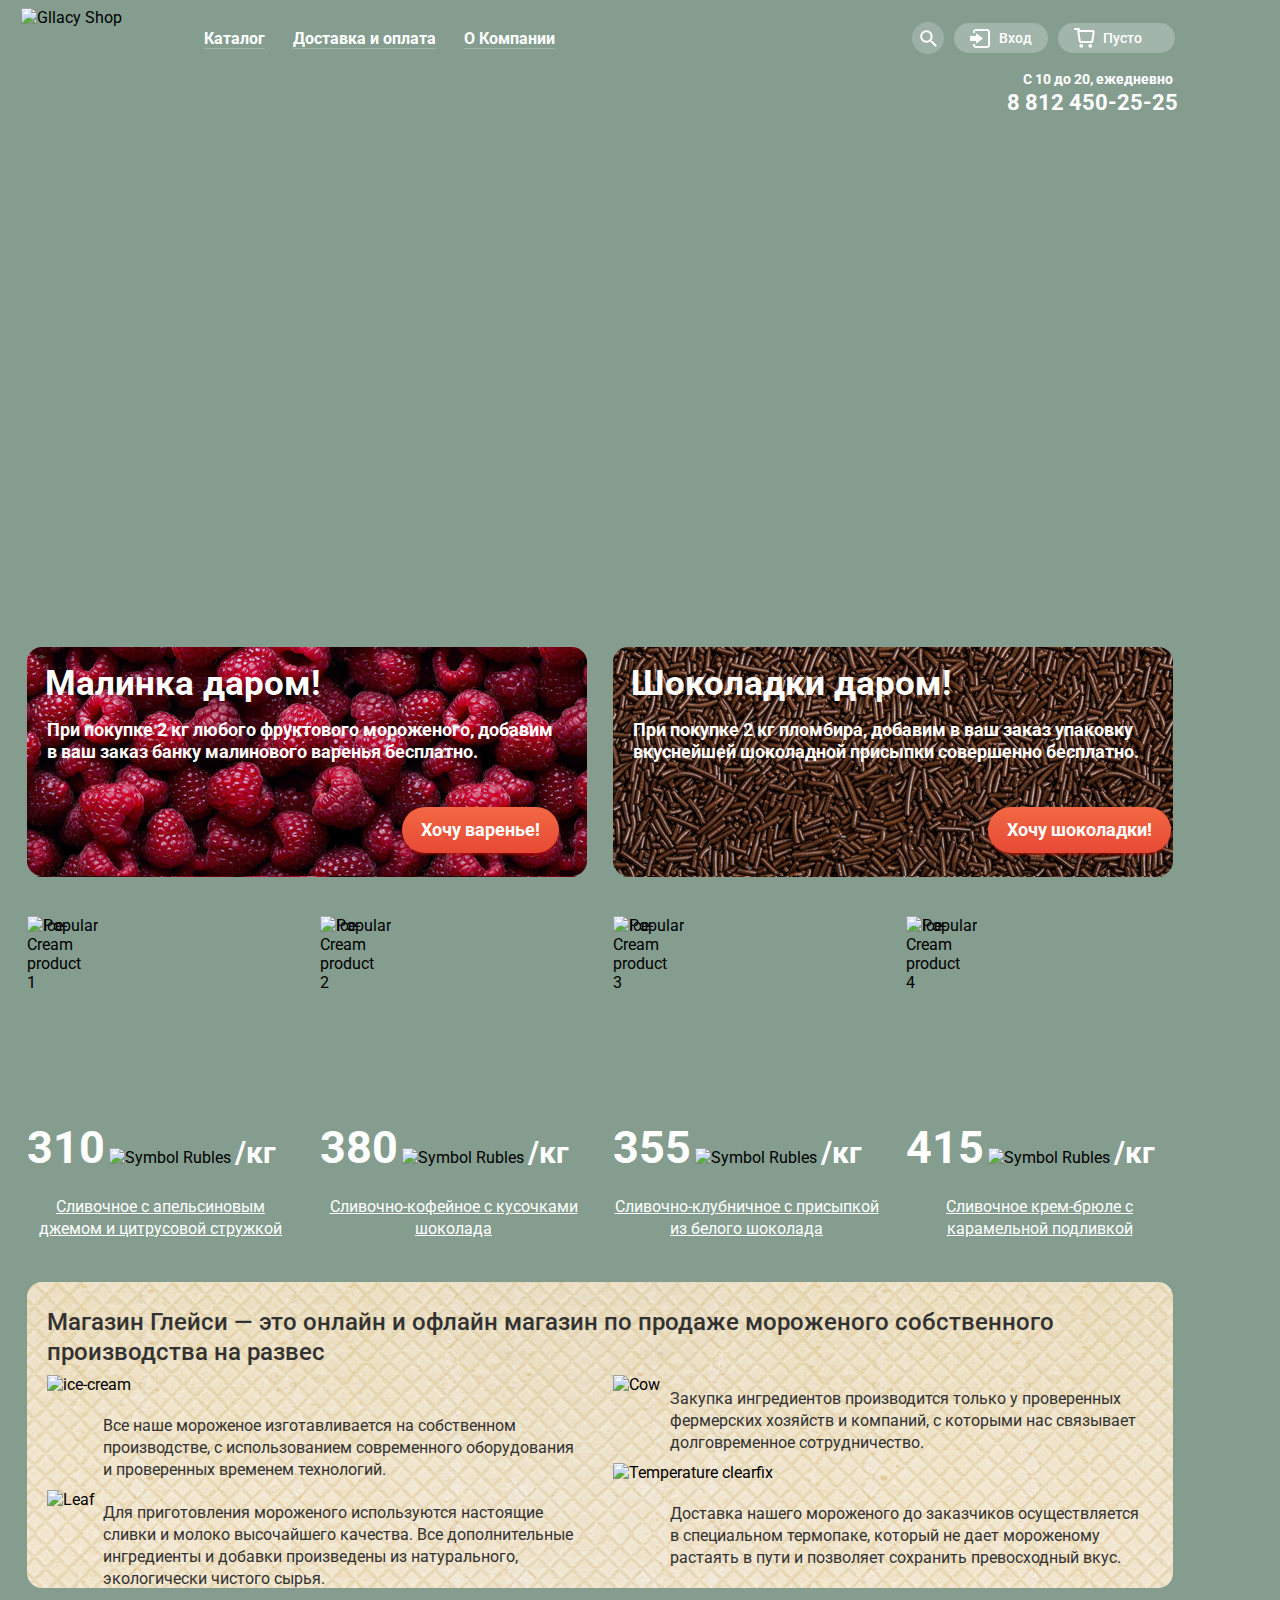
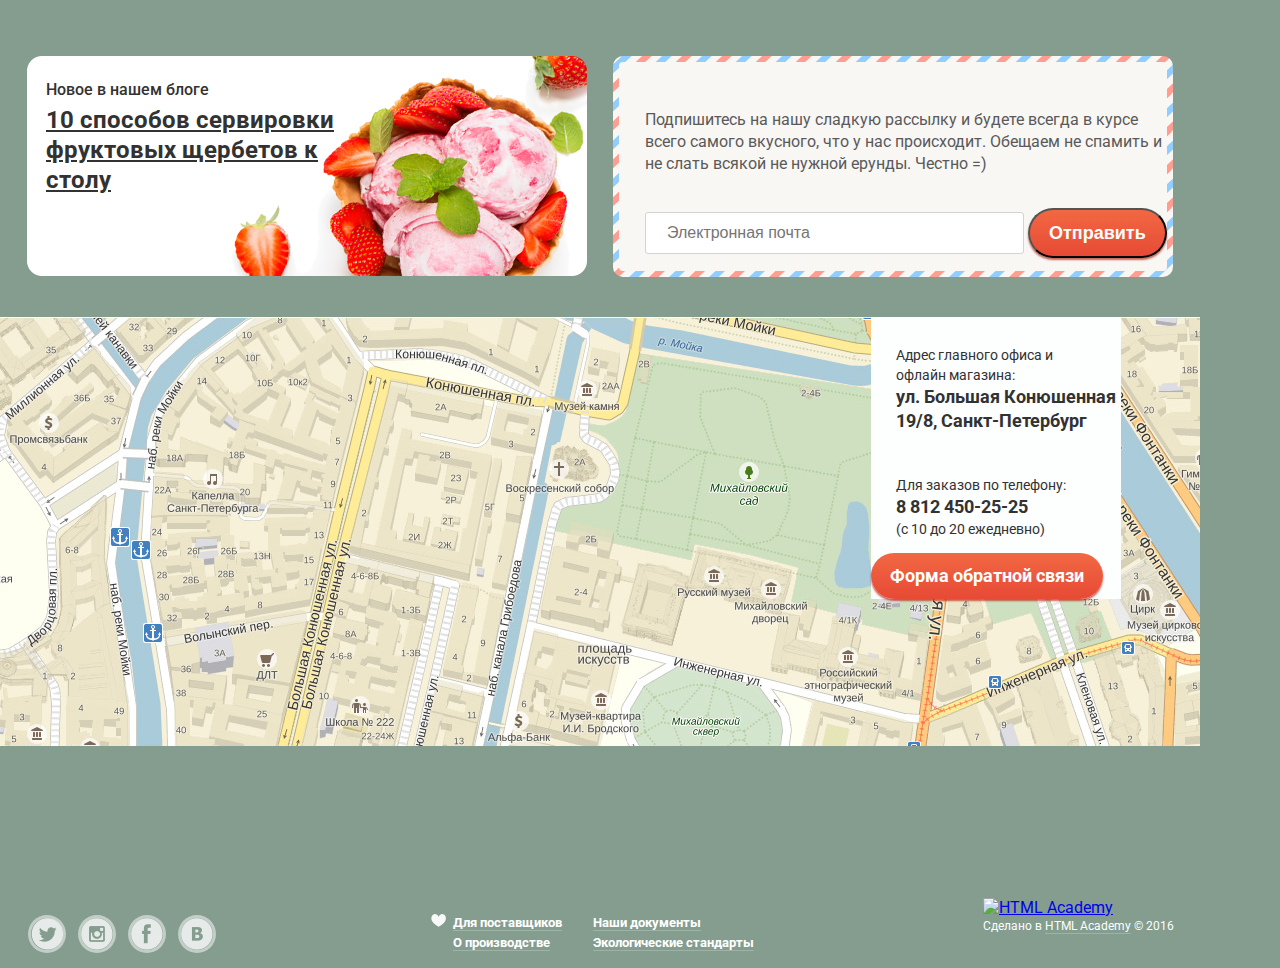
==== commit 1a8bda44: "0.4.2" ====
--- a/index.html
+++ b/index.html
@@ -25,23 +25,26 @@
         </ul>
       </nav>
       <div class="user-block"> <!-- Надо ли подраделить блоки -->
-        <div class="search">
-          <a href="#">Search</a>
-        </div>
-        <div class="login">
-          <a href="#">Вход</a>
-        </div>
-        <div class="cart">
-          <a href="#">Корзина</a>
-        </div>
-      </div>
-      <div class="contact clearfix">
-        <div class="time">
-          <span>С 10 до 20, ежедневно</span>
-        </div>
-        <div class="number">
-          <span>8 812 450-25-25</span>
-        </div>  
+        <div class="clearfix">
+          <div class="search">
+            <a href="#">Search</a>
+          </div>
+          <div class="login">
+            <a href="#">Вход</a>
+          </div>
+          <div class="cart">
+            <a href="#">Пусто</a>
+          </div>
+        
+          <div class="contact clearfix">
+            <div class="time">
+              <span>С 10 до 20, ежедневно</span>
+            </div>
+            <div class="number">
+              <span>8 812 450-25-25</span>
+            </div>  
+          </div>
+        </div>
       </div>
     </header>
     <main class="container">
--- a/css/style.css
+++ b/css/style.css
@@ -1 +1 @@
-body{font-family:Roboto,sans-serif;width:1200px;margin:0 auto;padding:0;background:url(../img/gllacy-cata0log-1200.jpg) no-repeat #849d8f}.container{width:1146px;margin:0 auto}header{margin:8px 21px;margin-bottom:0}header .header-logo{float:left;width:154px;height:64px;margin:0}header .main-navigation{float:left;width:560px}header .main-navigation ul{padding:0;margin:21px 29px}header .main-navigation ul li{display:inline;margin-right:24px}header .main-navigation ul li a{font-size:16px;line-height:18px;font-weight:700;color:#fff;text-decoration:none;border-bottom:1px solid #9eb3a8}header .user-block{float:right;width:267px;margin:24px;margin-bottom:0}header .user-block .search{display:inline}header .user-block .search a{background:url(../img/search-icon.png) center no-repeat #a1b5aa;color:#a1b5aa;width:32px;height:32px;border-radius:50%}header .user-block .login{display:inline}header .user-block .login a{background:url(../img/login-icon.png) 7px no-repeat #a1b5aa;color:#fff;text-align:center;padding:5px 32px 5px 30px;border-radius:10px}header .user-block .cart{display:inline}header .user-block .cart a{background:url(../img/cart-icon.png) left no-repeat #a1b5aa;color:#fff;text-align:right}header .contact .number{margin-right:21px}header .contact{float:right}header .contact .time{float:right;margin-top:0;margin-right:22px}header .contact .time span{font-size:14px;line-height:16px;font-weight:700;color:#fff}header .contact .number span{font-size:22px;line-height:24px;font-weight:700;color:#fff}main .banner{margin-top:530px}main .banner .banner-left,main .banner .banner-right{width:560px;height:230px}main .banner .banner-left h2,main .banner .banner-right h2{margin:0;padding-top:16px;padding-left:18px;font-size:35px;line-height:41px;font-weight:700;color:#fff}main .banner .banner-left p,main .banner .banner-right p{margin:0;font-size:18px;line-height:22px;font-weight:700;color:#fff;padding-top:15px;padding-left:20px}main .banner .banner-left .button-banner,main .banner .banner-right .button-banner{margin-top:44px;margin-left:375px}main .banner .banner-left{float:left;background:url(../img/raspberry-bg.png)}main .banner .banner-right{float:right;background:url(../img/chocolate-bg.png)}main .popular .popular-item{float:left;position:relative;width:267px;margin-top:39px;margin-right:26px}main .popular .popular-item .item-img{width:61px;height:61px}main .popular .popular-item .item-hit{position:absolute;left:0;top:0}main .popular .popular-item .price{margin-top:148px}main .popular .popular-item .price .cost{font-size:45px;line-height:45px;font-weight:700;color:#fff}main .popular .popular-item .price .weight{font-size:30px;line-height:45px;font-weight:700;color:#fff}main .popular .popular-item h2{margin:21px 0 0;font-size:16px;line-height:22px;font-weight:400;color:#fff;text-align:center;text-decoration:underline}main .popular .popular-item:last-child{margin-right:0}main .about-us{background:url(../img/seo-pattern.png) no-repeat;margin-top:37px;padding-bottom:25px}main .about-us h3{padding-top:25px;padding-left:20px;font-size:24px;line-height:30px;font-weight:500;color:#323232;margin-bottom:0}main .about-us p{width:490px;font-size:16px;line-height:22px;font-weight:400;color:#323232}main .about-us .about-us-left{float:left;width:566px}main .about-us .about-us-left .ice-cream img{margin-top:8px;margin-left:20px}main .about-us .about-us-left .ice-cream p{float:right;margin-top:21px;margin-bottom:0}main .about-us .about-us-left .leaf img{margin-top:9px;margin-left:20px}main .about-us .about-us-left .leaf p{float:right;margin-top:21px;margin-bottom:0}main .about-us .about-us-right{float:right;width:566px}main .about-us .about-us-right .cow img{margin-top:8px;margin-left:6px}main .about-us .about-us-right .cow p{float:right;margin-top:21px;margin-bottom:0;margin-right:13px}main .about-us .about-us-right .temperature img{margin-top:9px;margin-left:6px}main .about-us .about-us-right .temperature p{float:right;margin-top:21px;margin-bottom:0;margin-right:13px}main .blog{float:left;width:560px;margin-top:41px;padding-bottom:81px;background:url(../img/blog-bg.png)}main .blog h4{margin-top:23px;margin-left:19px;margin-bottom:0;font-size:16px;line-height:22px;font-weight:500;color:#323232}main .blog p{width:300px;margin:4px 0 0 19px;font-size:24px;line-height:30px;font-weight:700;color:#323232;text-decoration:underline}main .news-letter{float:right;width:560px;margin-top:41px;background:url(../img/edging-pattern.png) #f8f7f4;border-radius:10px}main .news-letter .news-letter-bg{background:#f8f7f4;margin:6px;padding:13px 0;border-radius:4px}main .news-letter p{width:518px;margin-top:34px;margin-left:26px;margin-bottom:0;font-size:16px;line-height:22px;font-weight:400;color:#5a5a5a}main .news-letter .button-send{margin-top:33px}main .map{clear:both;width:1200px;margin-left:-27px;padding-bottom:147px;background:url(../img/map-bg.jpg);margin-top:40px}main .map .map-adress{width:250px;margin-left:871px;background:#fdfefe}main .map .map-adress p{padding-top:28px;padding-left:25px;font-size:14px;line-height:20px;font-weight:400;color:#323232}main .map .map-adress p b{font-size:18px;line-height:24px;font-weight:700;color:#323232}footer{margin-top:133px}footer .footer-social{float:left;margin-top:36px;margin-left:28px}footer .footer-social .social-btn{vertical-align:top;text-decoration:none;border:3px solid rgba(255,255,255,.5);border-radius:50%;font-size:0;margin-right:8px;height:32px;width:32px;display:inline-block}footer .footer-social .social-btn-tw{background:url(../img/icon-tw.png) center no-repeat}footer .footer-social .social-btn-inst{background:url(../img/inst-icon.png) center no-repeat}footer .footer-social .social-btn-fb{background:url(../img/fb-icon.png) center no-repeat}footer .footer-social .social-btn-vk{background:url(../img/vk-icon.png) center no-repeat}footer .menu{float:left;margin-top:17px;margin-left:189px}footer .menu a{font-size:13px;line-height:18px;font-weight:700;color:#fff;text-decoration:none;border-bottom:1px solid #9eb3a8}footer .menu li{list-style-type:none}footer .menu .menu-left{float:left}footer .menu .menu-left li:first-child{list-style-image:url(../img/love-icon.png)}footer .menu .menu-right{float:right;margin-left:31px;padding:0}footer .footer-copyright{float:right;margin-top:19px;margin-right:26px}footer .footer-copyright p{margin-top:0;font-size:12px;line-height:18px;font-weight:400;color:#fefefe}footer .footer-copyright p a{font-size:12px;line-height:18px;font-weight:400;color:#fefefe;text-decoration:none;border-bottom:1px solid #9eb3a8}.clearfix::after{content:"";display:table;clear:both}.btn{display:inline-block;padding:11px 19px;font-weight:700;font-size:18px;line-height:24px;vertical-align:top;color:#fff;text-decoration:none;border-radius:100px;background:linear-gradient(to bottom,#f26843 0,#e74a35 100%);box-shadow:0 2px 2px rgba(172,16,0,.64)}.btn:hover{background:-moz-linear-gradient(top,#f58669 0,#ec6f5e 100%);background:-webkit-linear-gradient(top,#f58669 0,#ec6f5e 100%);background:linear-gradient(to bottom,#f58669 0,#ec6f5e 100%);box-shadow:0 2px 2px #ac1000}.btn:active{background:-moz-linear-gradient(top,#d84732 0,#e1613e 100%);background:-webkit-linear-gradient(top,#d84732 0,#e1613e 100%);background:linear-gradient(to bottom,#d84732 0,#e1613e 100%);box-shadow:inset 0 2px 2px #ac1000}input[placeholder]{margin-top:37px;margin-left:26px;padding:8px 149px 8px 21px;font-size:16px;line-height:24px;font-weight:400;color:#999;border:1px solid #d3d3d2;border-radius:3px}input::-moz-placeholder{margin-top:37px;margin-left:26px;padding:8px 149px 8px 21px;font-size:16px;line-height:24px;font-weight:400;color:#999;border:1px solid #d3d3d2;border-radius:3px}input:-moz-placeholder{margin-top:37px;margin-left:26px;padding:8px 149px 8px 21px;font-size:16px;line-height:24px;font-weight:400;color:#999;border:1px solid #d3d3d2;border-radius:3px}input:-ms-input-placeholder{margin-top:37px;margin-left:26px;padding:8px 149px 8px 21px;font-size:16px;line-height:24px;font-weight:400;color:#999;border:1px solid #d3d3d2;border-radius:3px}header .breadcrumbs{clear:both;float:left;margin-top:24px;margin-left:6px}header .breadcrumbs ul{padding:0;margin:0}header .breadcrumbs ul li{display:inline;margin-right:17px}header .breadcrumbs ul li a{font-size:14px;line-height:16px;font-weight:400;color:#fff;border-bottom:1px solid #aebeb5;text-decoration:none}header .breadcrumbs ul li:last-child a{border-bottom:0 solid #aebeb5}main .filter{margin-top:-25px;margin-bottom:10px}main .filter h1{margin-bottom:0;font-size:35px;line-height:41px;font-weight:700;color:#fff}main .filter h3{font-size:14px;line-height:16px;font-weight:500;color:#fff}main .filter .sort{width:200;float:left;margin-top:12px;margin-left:16px}main .filter .filter-range{float:left;width:230px;margin-top:13px;margin-left:67px}main .filter .fat{width:420px;float:left;margin-top:13px;margin-left:4px}main .filter .fillers{float:left;margin-left:15px;width:703px;margin-top:10px}main .filter button{float:right;margin-right:315px;margin-top:48px}main .popular-item:nth-child(4n){margin-right:0}main .popular-item:nth-child(n+4){margin-bottom:5px}main .page{clear:both;float:right;margin-top:65px;margin-right:22px}main .page ul li{display:inline;margin-right:15px}main .page ul li a{font-size:16px;line-height:18px;font-weight:500;color:#fff;text-decoration:none}+body{font-family:Roboto,sans-serif;width:1200px;margin:0;padding:0;background:url(../img/gllacy-cata0log-1200.jpg) no-repeat #849d8f}.container{width:1146px;margin:0 auto}header{margin:8px 21px;margin-bottom:0}header .header-logo{float:left;width:154px;height:64px;margin:0}header .main-navigation{float:left;width:560px}header .main-navigation ul{margin:21px 29px;padding:0}header .main-navigation ul li{display:inline;margin-right:24px}header .main-navigation ul li a{font-size:16px;line-height:18px;font-weight:700;color:#fff;text-decoration:none;border-bottom:1px solid #9eb3a8}header .user-block{float:right;width:267px;margin-bottom:0;margin-top:22px;font-size:14px;line-height:16px;font-weight:500}header .user-block a{text-decoration:none}header .user-block .search{display:inline}header .user-block .search a{display:block;float:left;padding:8px 16px;margin-top:-8px;background:url(../img/search-icon.png) center no-repeat #a1b5aa;background-color:rgba(255,255,255,.2);border-radius:50%;font-size:0}header .user-block .login{float:left;margin-left:10px}header .user-block .login a{padding:7px 16px 7px 45px;background:url(../img/login-icon.png) 16px no-repeat #a1b5aa;color:#fff;text-align:right;border-radius:16px}header .user-block .cart{float:left;margin-left:10px}header .user-block .cart a{padding:7px 33px 7px 45px;background:url(../img/cart-icon.png) 16px no-repeat #a1b5aa;color:#fff;text-align:right;border-radius:16px}header .contact{float:right;margin-top:25px}header .contact .time{float:right;margin-top:0;margin-right:6px;margin-left:16px}header .contact .time span{font-size:14px;line-height:16px;font-weight:700;color:#fff}header .contact .number span{font-size:22px;line-height:32px;font-weight:700;color:#fff}main .banner{margin-top:528px}main .banner .banner-left,main .banner .banner-right{width:560px;height:230px}main .banner .banner-left h2,main .banner .banner-right h2{margin:0;padding-top:16px;padding-left:18px;font-size:35px;line-height:41px;font-weight:700;color:#fff}main .banner .banner-left p,main .banner .banner-right p{margin:0;font-size:18px;line-height:22px;font-weight:700;color:#fff;padding-top:15px;padding-left:20px}main .banner .banner-left .button-banner,main .banner .banner-right .button-banner{margin-top:44px;margin-left:375px}main .banner .banner-left{float:left;background:url(../img/raspberry-bg.png)}main .banner .banner-right{float:right;background:url(../img/chocolate-bg.png)}main .popular .popular-item{float:left;position:relative;width:267px;margin-top:39px;margin-right:26px}main .popular .popular-item .item-img{width:61px;height:61px}main .popular .popular-item .item-hit{position:absolute;left:0;top:0}main .popular .popular-item .price{margin-top:148px}main .popular .popular-item .price .cost{font-size:45px;line-height:45px;font-weight:700;color:#fff}main .popular .popular-item .price .weight{font-size:30px;line-height:45px;font-weight:700;color:#fff}main .popular .popular-item h2{margin:21px 0 0;font-size:16px;line-height:22px;font-weight:400;color:#fff;text-align:center;text-decoration:underline}main .popular .popular-item:last-child{margin-right:0}main .about-us{background:url(../img/seo-pattern.png) no-repeat;margin-top:37px;padding-bottom:25px}main .about-us h3{padding-top:25px;padding-left:20px;font-size:24px;line-height:30px;font-weight:500;color:#323232;margin-bottom:0}main .about-us p{width:490px;font-size:16px;line-height:22px;font-weight:400;color:#323232}main .about-us .about-us-left{float:left;width:566px}main .about-us .about-us-left .ice-cream img{margin-top:8px;margin-left:20px}main .about-us .about-us-left .ice-cream p{float:right;margin-top:21px;margin-bottom:0}main .about-us .about-us-left .leaf img{margin-top:9px;margin-left:20px}main .about-us .about-us-left .leaf p{float:right;margin-top:21px;margin-bottom:0}main .about-us .about-us-right{float:right;width:566px}main .about-us .about-us-right .cow img{margin-top:8px;margin-left:6px}main .about-us .about-us-right .cow p{float:right;margin-top:21px;margin-bottom:0;margin-right:13px}main .about-us .about-us-right .temperature img{margin-top:9px;margin-left:6px}main .about-us .about-us-right .temperature p{float:right;margin-top:21px;margin-bottom:0;margin-right:13px}main .blog{float:left;width:560px;margin-top:41px;padding-bottom:81px;background:url(../img/blog-bg.png)}main .blog h4{margin-top:23px;margin-left:19px;margin-bottom:0;font-size:16px;line-height:22px;font-weight:500;color:#323232}main .blog p{width:300px;margin:4px 0 0 19px;font-size:24px;line-height:30px;font-weight:700;color:#323232;text-decoration:underline}main .news-letter{float:right;width:560px;margin-top:41px;background:url(../img/edging-pattern.png) #f8f7f4;border-radius:10px}main .news-letter .news-letter-bg{background:#f8f7f4;margin:6px;padding:13px 0;border-radius:4px}main .news-letter p{width:518px;margin-top:34px;margin-left:26px;margin-bottom:0;font-size:16px;line-height:22px;font-weight:400;color:#5a5a5a}main .news-letter .button-send{margin-top:33px}main .map{clear:both;width:1200px;margin-left:-27px;padding-bottom:147px;background:url(../img/map-bg.jpg);margin-top:40px}main .map .map-adress{width:250px;margin-left:871px;background:#fdfefe}main .map .map-adress p{padding-top:28px;padding-left:25px;font-size:14px;line-height:20px;font-weight:400;color:#323232}main .map .map-adress p b{font-size:18px;line-height:24px;font-weight:700;color:#323232}footer{margin-top:133px}footer .footer-social{float:left;margin-top:36px;margin-left:28px}footer .footer-social .social-btn{vertical-align:top;text-decoration:none;border:3px solid rgba(255,255,255,.5);border-radius:50%;font-size:0;margin-right:8px;height:32px;width:32px;display:inline-block}footer .footer-social .social-btn-tw{background:url(../img/icon-tw.png) center no-repeat}footer .footer-social .social-btn-inst{background:url(../img/inst-icon.png) center no-repeat}footer .footer-social .social-btn-fb{background:url(../img/fb-icon.png) center no-repeat}footer .footer-social .social-btn-vk{background:url(../img/vk-icon.png) center no-repeat}footer .menu{float:left;margin-top:17px;margin-left:189px}footer .menu a{font-size:13px;line-height:18px;font-weight:700;color:#fff;text-decoration:none;border-bottom:1px solid #9eb3a8}footer .menu li{list-style-type:none}footer .menu .menu-left{float:left}footer .menu .menu-left li:first-child{list-style-image:url(../img/love-icon.png)}footer .menu .menu-right{float:right;margin-left:31px;padding:0}footer .footer-copyright{float:right;margin-top:19px;margin-right:26px}footer .footer-copyright p{margin-top:0;font-size:12px;line-height:18px;font-weight:400;color:#fefefe}footer .footer-copyright p a{font-size:12px;line-height:18px;font-weight:400;color:#fefefe;text-decoration:none;border-bottom:1px solid #9eb3a8}.clearfix::after{content:"";display:table;clear:both}.btn{display:inline-block;padding:11px 19px;font-weight:700;font-size:18px;line-height:24px;vertical-align:top;color:#fff;text-decoration:none;border-radius:100px;background:linear-gradient(to bottom,#f26843 0,#e74a35 100%);box-shadow:0 2px 2px rgba(172,16,0,.64)}.btn:hover{background:-moz-linear-gradient(top,#f58669 0,#ec6f5e 100%);background:-webkit-linear-gradient(top,#f58669 0,#ec6f5e 100%);background:linear-gradient(to bottom,#f58669 0,#ec6f5e 100%);box-shadow:0 2px 2px #ac1000}.btn:active{background:-moz-linear-gradient(top,#d84732 0,#e1613e 100%);background:-webkit-linear-gradient(top,#d84732 0,#e1613e 100%);background:linear-gradient(to bottom,#d84732 0,#e1613e 100%);box-shadow:inset 0 2px 2px #ac1000}input[placeholder]{margin-top:37px;margin-left:26px;padding:8px 149px 8px 21px;font-size:16px;line-height:24px;font-weight:400;color:#999;border:1px solid #d3d3d2;border-radius:3px}input::-moz-placeholder{margin-top:37px;margin-left:26px;padding:8px 149px 8px 21px;font-size:16px;line-height:24px;font-weight:400;color:#999;border:1px solid #d3d3d2;border-radius:3px}input:-moz-placeholder{margin-top:37px;margin-left:26px;padding:8px 149px 8px 21px;font-size:16px;line-height:24px;font-weight:400;color:#999;border:1px solid #d3d3d2;border-radius:3px}input:-ms-input-placeholder{margin-top:37px;margin-left:26px;padding:8px 149px 8px 21px;font-size:16px;line-height:24px;font-weight:400;color:#999;border:1px solid #d3d3d2;border-radius:3px}header .breadcrumbs{clear:both;float:left;margin-top:24px;margin-left:6px}header .breadcrumbs ul{padding:0;margin:0}header .breadcrumbs ul li{display:inline;margin-right:17px}header .breadcrumbs ul li a{font-size:14px;line-height:16px;font-weight:400;color:#fff;border-bottom:1px solid #aebeb5;text-decoration:none}header .breadcrumbs ul li:last-child a{border-bottom:0 solid #aebeb5}main .filter{margin-top:-25px;margin-bottom:10px}main .filter h1{margin-bottom:0;font-size:35px;line-height:41px;font-weight:700;color:#fff}main .filter h3{font-size:14px;line-height:16px;font-weight:500;color:#fff}main .filter .sort{width:200;float:left;margin-top:12px;margin-left:16px}main .filter .filter-range{float:left;width:230px;margin-top:13px;margin-left:67px}main .filter .fat{width:420px;float:left;margin-top:13px;margin-left:4px}main .filter .fillers{float:left;margin-left:15px;width:703px;margin-top:10px}main .filter button{float:right;margin-right:315px;margin-top:48px}main .popular-item:nth-child(4n){margin-right:0}main .popular-item:nth-child(n+4){margin-bottom:5px}main .page{clear:both;float:right;margin-top:65px;margin-right:22px}main .page ul li{display:inline;margin-right:15px}main .page ul li a{font-size:16px;line-height:18px;font-weight:500;color:#fff;text-decoration:none}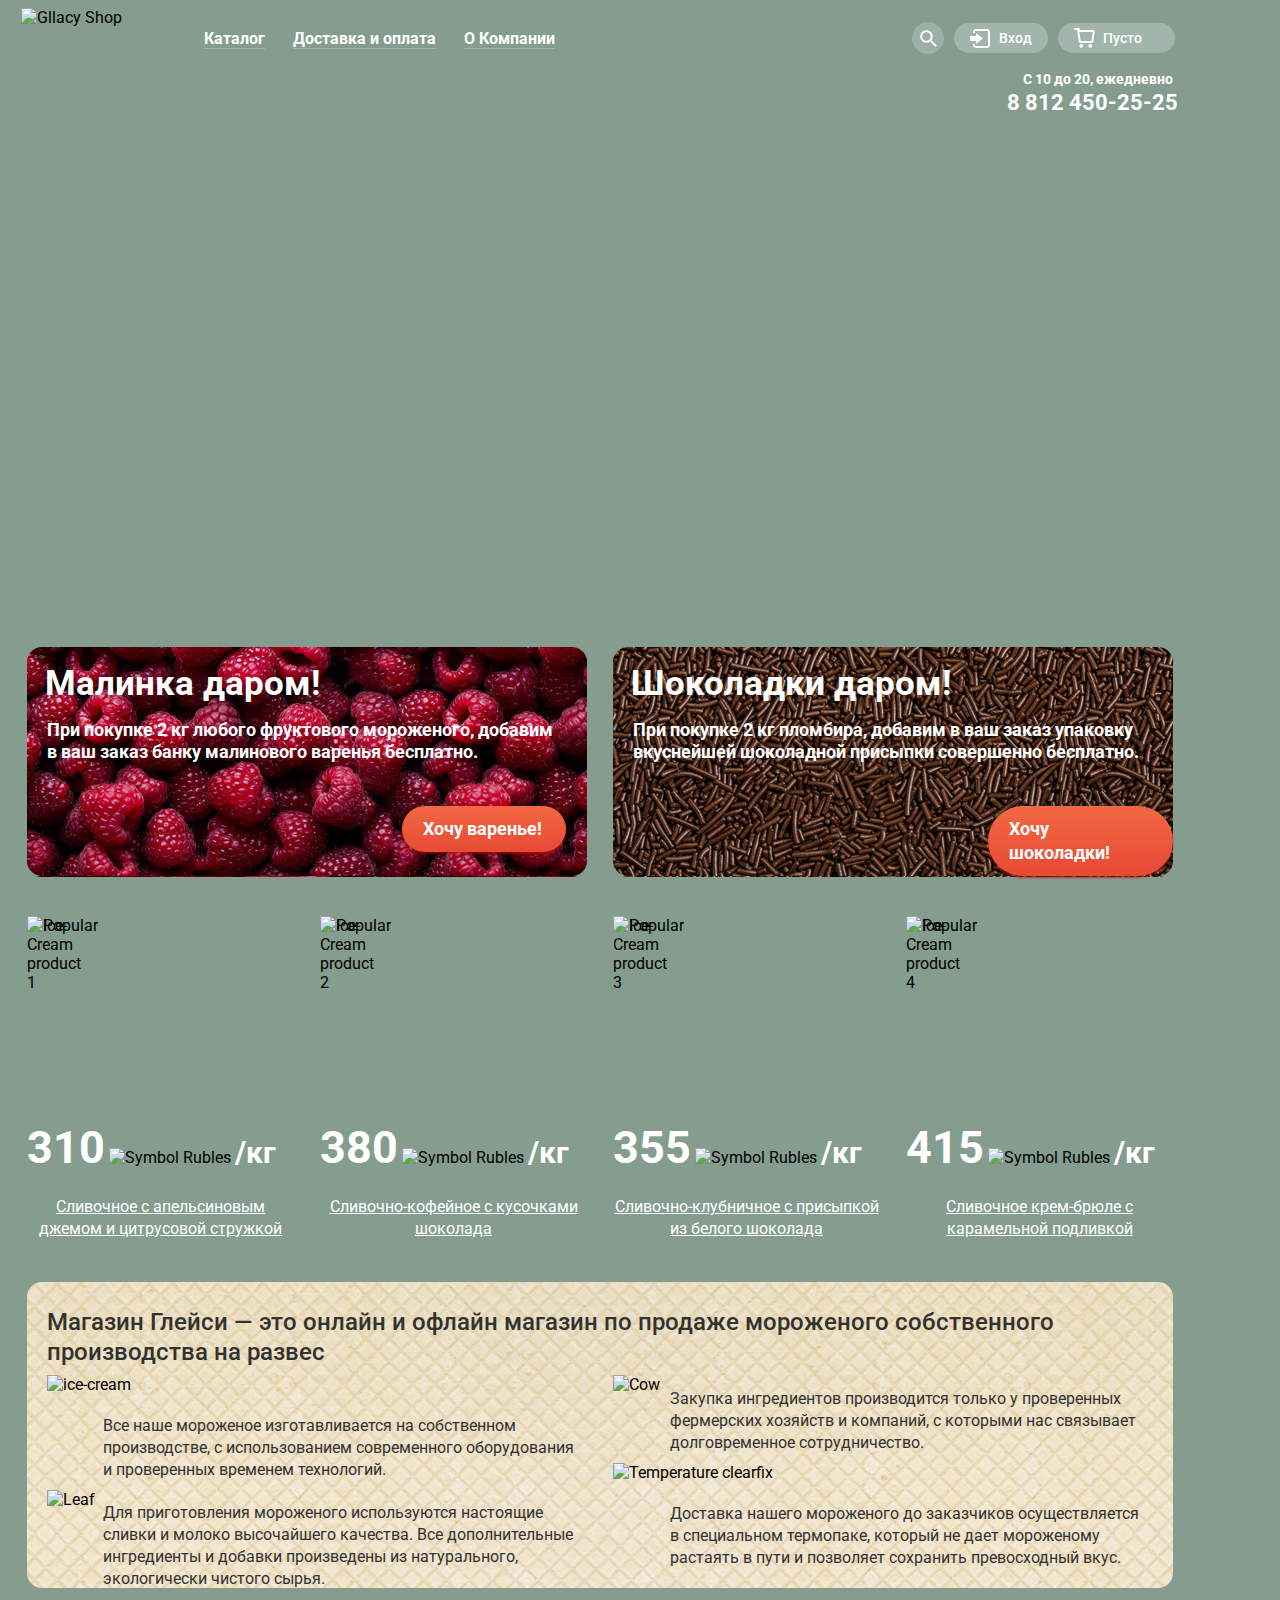
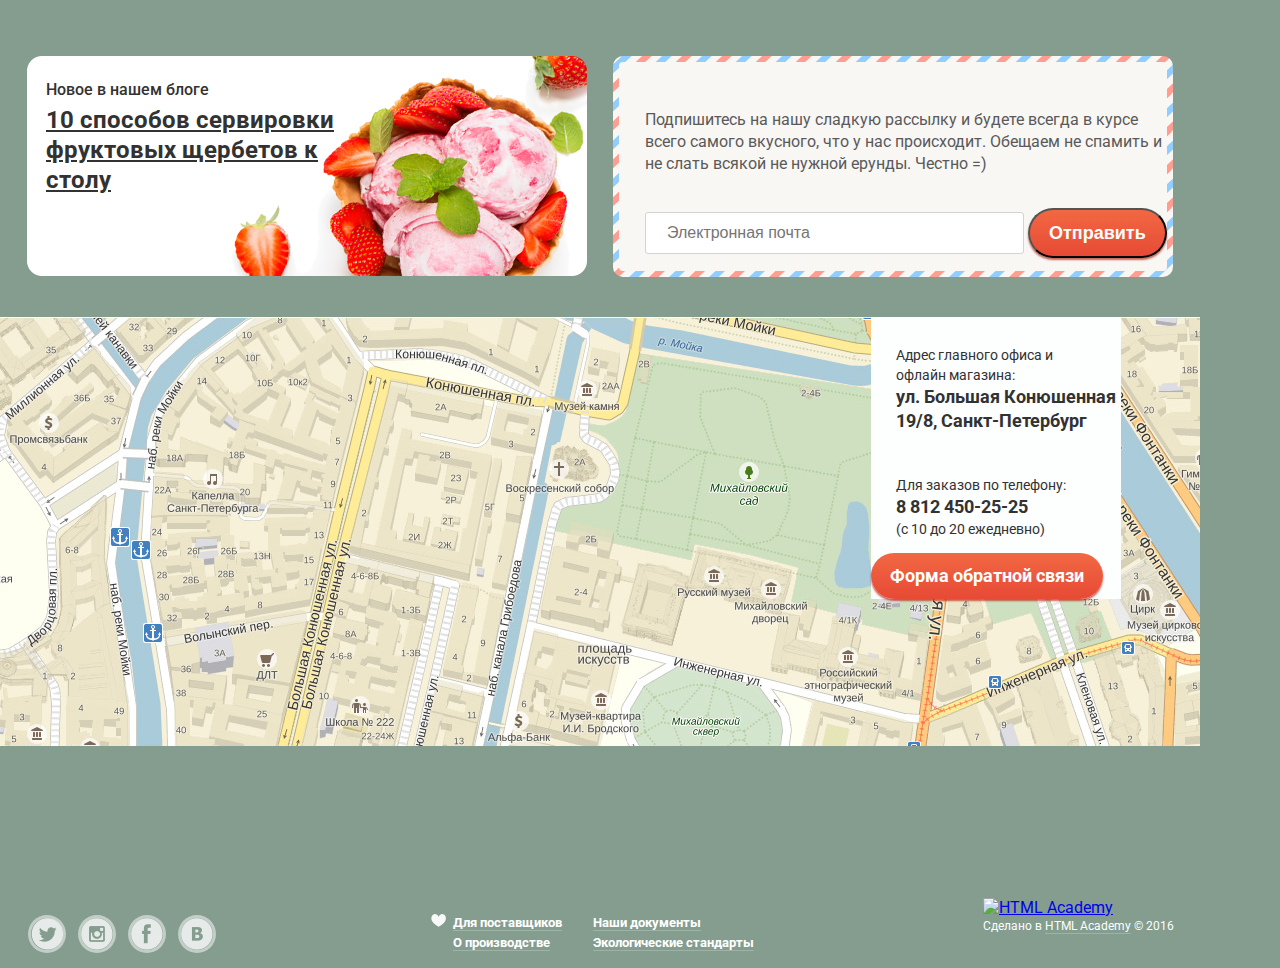
==== commit 8ab7358f: "0.4.3" ====
--- a/index.html
+++ b/index.html
@@ -52,12 +52,12 @@
         <div class="banner-left">
           <h2>Малинка даром!</h2>
           <p>При покупке 2 кг любого фруктового мороженого, добавим<br> в ваш заказ банку малинового варенья бесплатно.</p>
-          <a class="btn button-banner" href="#">Хочу варенье!</a>
+          <a class="btn button-banner-left" href="#">Хочу варенье!</a>
         </div>
         <div class="banner-right">
           <h2>Шоколадки даром!</h2>
           <p>При покупке 2 кг пломбира, добавим в ваш заказ упаковку вкуснейшей шоколадной присыпки совершенно бесплатно.</p>
-          <a class="btn button-banner" href="#">Хочу шоколадки!</a>
+          <a class="btn button-banner-right" href="#">Хочу шоколадки!</a>
         </div>
       </section>
       <section class="popular clearfix">
--- a/css/style.css
+++ b/css/style.css
@@ -1 +1 @@
-body{font-family:Roboto,sans-serif;width:1200px;margin:0;padding:0;background:url(../img/gllacy-cata0log-1200.jpg) no-repeat #849d8f}.container{width:1146px;margin:0 auto}header{margin:8px 21px;margin-bottom:0}header .header-logo{float:left;width:154px;height:64px;margin:0}header .main-navigation{float:left;width:560px}header .main-navigation ul{margin:21px 29px;padding:0}header .main-navigation ul li{display:inline;margin-right:24px}header .main-navigation ul li a{font-size:16px;line-height:18px;font-weight:700;color:#fff;text-decoration:none;border-bottom:1px solid #9eb3a8}header .user-block{float:right;width:267px;margin-bottom:0;margin-top:22px;font-size:14px;line-height:16px;font-weight:500}header .user-block a{text-decoration:none}header .user-block .search{display:inline}header .user-block .search a{display:block;float:left;padding:8px 16px;margin-top:-8px;background:url(../img/search-icon.png) center no-repeat #a1b5aa;background-color:rgba(255,255,255,.2);border-radius:50%;font-size:0}header .user-block .login{float:left;margin-left:10px}header .user-block .login a{padding:7px 16px 7px 45px;background:url(../img/login-icon.png) 16px no-repeat #a1b5aa;color:#fff;text-align:right;border-radius:16px}header .user-block .cart{float:left;margin-left:10px}header .user-block .cart a{padding:7px 33px 7px 45px;background:url(../img/cart-icon.png) 16px no-repeat #a1b5aa;color:#fff;text-align:right;border-radius:16px}header .contact{float:right;margin-top:25px}header .contact .time{float:right;margin-top:0;margin-right:6px;margin-left:16px}header .contact .time span{font-size:14px;line-height:16px;font-weight:700;color:#fff}header .contact .number span{font-size:22px;line-height:32px;font-weight:700;color:#fff}main .banner{margin-top:528px}main .banner .banner-left,main .banner .banner-right{width:560px;height:230px}main .banner .banner-left h2,main .banner .banner-right h2{margin:0;padding-top:16px;padding-left:18px;font-size:35px;line-height:41px;font-weight:700;color:#fff}main .banner .banner-left p,main .banner .banner-right p{margin:0;font-size:18px;line-height:22px;font-weight:700;color:#fff;padding-top:15px;padding-left:20px}main .banner .banner-left .button-banner,main .banner .banner-right .button-banner{margin-top:44px;margin-left:375px}main .banner .banner-left{float:left;background:url(../img/raspberry-bg.png)}main .banner .banner-right{float:right;background:url(../img/chocolate-bg.png)}main .popular .popular-item{float:left;position:relative;width:267px;margin-top:39px;margin-right:26px}main .popular .popular-item .item-img{width:61px;height:61px}main .popular .popular-item .item-hit{position:absolute;left:0;top:0}main .popular .popular-item .price{margin-top:148px}main .popular .popular-item .price .cost{font-size:45px;line-height:45px;font-weight:700;color:#fff}main .popular .popular-item .price .weight{font-size:30px;line-height:45px;font-weight:700;color:#fff}main .popular .popular-item h2{margin:21px 0 0;font-size:16px;line-height:22px;font-weight:400;color:#fff;text-align:center;text-decoration:underline}main .popular .popular-item:last-child{margin-right:0}main .about-us{background:url(../img/seo-pattern.png) no-repeat;margin-top:37px;padding-bottom:25px}main .about-us h3{padding-top:25px;padding-left:20px;font-size:24px;line-height:30px;font-weight:500;color:#323232;margin-bottom:0}main .about-us p{width:490px;font-size:16px;line-height:22px;font-weight:400;color:#323232}main .about-us .about-us-left{float:left;width:566px}main .about-us .about-us-left .ice-cream img{margin-top:8px;margin-left:20px}main .about-us .about-us-left .ice-cream p{float:right;margin-top:21px;margin-bottom:0}main .about-us .about-us-left .leaf img{margin-top:9px;margin-left:20px}main .about-us .about-us-left .leaf p{float:right;margin-top:21px;margin-bottom:0}main .about-us .about-us-right{float:right;width:566px}main .about-us .about-us-right .cow img{margin-top:8px;margin-left:6px}main .about-us .about-us-right .cow p{float:right;margin-top:21px;margin-bottom:0;margin-right:13px}main .about-us .about-us-right .temperature img{margin-top:9px;margin-left:6px}main .about-us .about-us-right .temperature p{float:right;margin-top:21px;margin-bottom:0;margin-right:13px}main .blog{float:left;width:560px;margin-top:41px;padding-bottom:81px;background:url(../img/blog-bg.png)}main .blog h4{margin-top:23px;margin-left:19px;margin-bottom:0;font-size:16px;line-height:22px;font-weight:500;color:#323232}main .blog p{width:300px;margin:4px 0 0 19px;font-size:24px;line-height:30px;font-weight:700;color:#323232;text-decoration:underline}main .news-letter{float:right;width:560px;margin-top:41px;background:url(../img/edging-pattern.png) #f8f7f4;border-radius:10px}main .news-letter .news-letter-bg{background:#f8f7f4;margin:6px;padding:13px 0;border-radius:4px}main .news-letter p{width:518px;margin-top:34px;margin-left:26px;margin-bottom:0;font-size:16px;line-height:22px;font-weight:400;color:#5a5a5a}main .news-letter .button-send{margin-top:33px}main .map{clear:both;width:1200px;margin-left:-27px;padding-bottom:147px;background:url(../img/map-bg.jpg);margin-top:40px}main .map .map-adress{width:250px;margin-left:871px;background:#fdfefe}main .map .map-adress p{padding-top:28px;padding-left:25px;font-size:14px;line-height:20px;font-weight:400;color:#323232}main .map .map-adress p b{font-size:18px;line-height:24px;font-weight:700;color:#323232}footer{margin-top:133px}footer .footer-social{float:left;margin-top:36px;margin-left:28px}footer .footer-social .social-btn{vertical-align:top;text-decoration:none;border:3px solid rgba(255,255,255,.5);border-radius:50%;font-size:0;margin-right:8px;height:32px;width:32px;display:inline-block}footer .footer-social .social-btn-tw{background:url(../img/icon-tw.png) center no-repeat}footer .footer-social .social-btn-inst{background:url(../img/inst-icon.png) center no-repeat}footer .footer-social .social-btn-fb{background:url(../img/fb-icon.png) center no-repeat}footer .footer-social .social-btn-vk{background:url(../img/vk-icon.png) center no-repeat}footer .menu{float:left;margin-top:17px;margin-left:189px}footer .menu a{font-size:13px;line-height:18px;font-weight:700;color:#fff;text-decoration:none;border-bottom:1px solid #9eb3a8}footer .menu li{list-style-type:none}footer .menu .menu-left{float:left}footer .menu .menu-left li:first-child{list-style-image:url(../img/love-icon.png)}footer .menu .menu-right{float:right;margin-left:31px;padding:0}footer .footer-copyright{float:right;margin-top:19px;margin-right:26px}footer .footer-copyright p{margin-top:0;font-size:12px;line-height:18px;font-weight:400;color:#fefefe}footer .footer-copyright p a{font-size:12px;line-height:18px;font-weight:400;color:#fefefe;text-decoration:none;border-bottom:1px solid #9eb3a8}.clearfix::after{content:"";display:table;clear:both}.btn{display:inline-block;padding:11px 19px;font-weight:700;font-size:18px;line-height:24px;vertical-align:top;color:#fff;text-decoration:none;border-radius:100px;background:linear-gradient(to bottom,#f26843 0,#e74a35 100%);box-shadow:0 2px 2px rgba(172,16,0,.64)}.btn:hover{background:-moz-linear-gradient(top,#f58669 0,#ec6f5e 100%);background:-webkit-linear-gradient(top,#f58669 0,#ec6f5e 100%);background:linear-gradient(to bottom,#f58669 0,#ec6f5e 100%);box-shadow:0 2px 2px #ac1000}.btn:active{background:-moz-linear-gradient(top,#d84732 0,#e1613e 100%);background:-webkit-linear-gradient(top,#d84732 0,#e1613e 100%);background:linear-gradient(to bottom,#d84732 0,#e1613e 100%);box-shadow:inset 0 2px 2px #ac1000}input[placeholder]{margin-top:37px;margin-left:26px;padding:8px 149px 8px 21px;font-size:16px;line-height:24px;font-weight:400;color:#999;border:1px solid #d3d3d2;border-radius:3px}input::-moz-placeholder{margin-top:37px;margin-left:26px;padding:8px 149px 8px 21px;font-size:16px;line-height:24px;font-weight:400;color:#999;border:1px solid #d3d3d2;border-radius:3px}input:-moz-placeholder{margin-top:37px;margin-left:26px;padding:8px 149px 8px 21px;font-size:16px;line-height:24px;font-weight:400;color:#999;border:1px solid #d3d3d2;border-radius:3px}input:-ms-input-placeholder{margin-top:37px;margin-left:26px;padding:8px 149px 8px 21px;font-size:16px;line-height:24px;font-weight:400;color:#999;border:1px solid #d3d3d2;border-radius:3px}header .breadcrumbs{clear:both;float:left;margin-top:24px;margin-left:6px}header .breadcrumbs ul{padding:0;margin:0}header .breadcrumbs ul li{display:inline;margin-right:17px}header .breadcrumbs ul li a{font-size:14px;line-height:16px;font-weight:400;color:#fff;border-bottom:1px solid #aebeb5;text-decoration:none}header .breadcrumbs ul li:last-child a{border-bottom:0 solid #aebeb5}main .filter{margin-top:-25px;margin-bottom:10px}main .filter h1{margin-bottom:0;font-size:35px;line-height:41px;font-weight:700;color:#fff}main .filter h3{font-size:14px;line-height:16px;font-weight:500;color:#fff}main .filter .sort{width:200;float:left;margin-top:12px;margin-left:16px}main .filter .filter-range{float:left;width:230px;margin-top:13px;margin-left:67px}main .filter .fat{width:420px;float:left;margin-top:13px;margin-left:4px}main .filter .fillers{float:left;margin-left:15px;width:703px;margin-top:10px}main .filter button{float:right;margin-right:315px;margin-top:48px}main .popular-item:nth-child(4n){margin-right:0}main .popular-item:nth-child(n+4){margin-bottom:5px}main .page{clear:both;float:right;margin-top:65px;margin-right:22px}main .page ul li{display:inline;margin-right:15px}main .page ul li a{font-size:16px;line-height:18px;font-weight:500;color:#fff;text-decoration:none}+body{font-family:Roboto,sans-serif;width:1200px;margin:0;padding:0;background:url(../img/gllacy-cata0log-1200.jpg) no-repeat #849d8f}.container{width:1146px;margin:0 auto}header{margin:8px 21px;margin-bottom:0}header .header-logo{float:left;width:154px;height:64px;margin:0}header .main-navigation{float:left;width:560px}header .main-navigation ul{margin:21px 29px;padding:0}header .main-navigation ul li{display:inline;margin-right:24px}header .main-navigation ul li a{font-size:16px;line-height:18px;font-weight:700;color:#fff;text-decoration:none;border-bottom:1px solid #9eb3a8}header .user-block{float:right;width:267px;margin-bottom:0;margin-top:22px;font-size:14px;line-height:16px;font-weight:500}header .user-block a{text-decoration:none}header .user-block .search{display:inline}header .user-block .search a{display:block;float:left;padding:8px 16px;margin-top:-8px;background:url(../img/search-icon.png) center no-repeat #a1b5aa;background-color:rgba(255,255,255,.2);border-radius:50%;font-size:0}header .user-block .login{float:left;margin-left:10px}header .user-block .login a{padding:7px 16px 7px 45px;background:url(../img/login-icon.png) 16px no-repeat #a1b5aa;color:#fff;text-align:right;border-radius:16px}header .user-block .cart{float:left;margin-left:10px}header .user-block .cart a{padding:7px 33px 7px 45px;background:url(../img/cart-icon.png) 16px no-repeat #a1b5aa;color:#fff;text-align:right;border-radius:16px}header .contact{float:right;margin-top:25px}header .contact .time{float:right;margin-top:0;margin-right:6px;margin-left:16px}header .contact .time span{font-size:14px;line-height:16px;font-weight:700;color:#fff}header .contact .number span{font-size:22px;line-height:32px;font-weight:700;color:#fff}main .banner{margin-top:528px}main .banner .banner-left,main .banner .banner-right{width:560px;height:230px}main .banner .banner-left h2,main .banner .banner-right h2{margin:0;padding-top:16px;padding-left:18px;font-size:35px;line-height:41px;font-weight:700;color:#fff}main .banner .banner-left p,main .banner .banner-right p{margin:0;font-size:18px;line-height:22px;font-weight:700;color:#fff;padding-top:15px;padding-left:20px}main .banner .banner-left .button-banner-left,main .banner .banner-left .button-banner-right,main .banner .banner-right .button-banner-left,main .banner .banner-right .button-banner-right{margin-top:43px;margin-left:375px;padding-right:24px;padding-left:21px}main .banner .banner-left{float:left;background:url(../img/raspberry-bg.png)}main .banner .banner-right{float:right;background:url(../img/chocolate-bg.png)}main .popular .popular-item{float:left;position:relative;width:267px;margin-top:39px;margin-right:26px}main .popular .popular-item .item-img{width:61px;height:61px}main .popular .popular-item .item-hit{position:absolute;left:0;top:0}main .popular .popular-item .price{margin-top:148px}main .popular .popular-item .price .cost{font-size:45px;line-height:45px;font-weight:700;color:#fff}main .popular .popular-item .price .weight{font-size:30px;line-height:45px;font-weight:700;color:#fff}main .popular .popular-item h2{margin:21px 0 0;font-size:16px;line-height:22px;font-weight:400;color:#fff;text-align:center;text-decoration:underline}main .popular .popular-item:last-child{margin-right:0}main .about-us{background:url(../img/seo-pattern.png) no-repeat;margin-top:37px;padding-bottom:25px}main .about-us h3{padding-top:25px;padding-left:20px;font-size:24px;line-height:30px;font-weight:500;color:#323232;margin-bottom:0}main .about-us p{width:490px;font-size:16px;line-height:22px;font-weight:400;color:#323232}main .about-us .about-us-left{float:left;width:566px}main .about-us .about-us-left .ice-cream img{margin-top:8px;margin-left:20px}main .about-us .about-us-left .ice-cream p{float:right;margin-top:21px;margin-bottom:0}main .about-us .about-us-left .leaf img{margin-top:9px;margin-left:20px}main .about-us .about-us-left .leaf p{float:right;margin-top:21px;margin-bottom:0}main .about-us .about-us-right{float:right;width:566px}main .about-us .about-us-right .cow img{margin-top:8px;margin-left:6px}main .about-us .about-us-right .cow p{float:right;margin-top:21px;margin-bottom:0;margin-right:13px}main .about-us .about-us-right .temperature img{margin-top:9px;margin-left:6px}main .about-us .about-us-right .temperature p{float:right;margin-top:21px;margin-bottom:0;margin-right:13px}main .blog{float:left;width:560px;margin-top:41px;padding-bottom:81px;background:url(../img/blog-bg.png)}main .blog h4{margin-top:23px;margin-left:19px;margin-bottom:0;font-size:16px;line-height:22px;font-weight:500;color:#323232}main .blog p{width:300px;margin:4px 0 0 19px;font-size:24px;line-height:30px;font-weight:700;color:#323232;text-decoration:underline}main .news-letter{float:right;width:560px;margin-top:41px;background:url(../img/edging-pattern.png) #f8f7f4;border-radius:10px}main .news-letter .news-letter-bg{background:#f8f7f4;margin:6px;padding:13px 0;border-radius:4px}main .news-letter p{width:518px;margin-top:34px;margin-left:26px;margin-bottom:0;font-size:16px;line-height:22px;font-weight:400;color:#5a5a5a}main .news-letter .button-send{margin-top:33px}main .map{clear:both;width:1200px;margin-left:-27px;padding-bottom:147px;background:url(../img/map-bg.jpg);margin-top:40px}main .map .map-adress{width:250px;margin-left:871px;background:#fdfefe}main .map .map-adress p{padding-top:28px;padding-left:25px;font-size:14px;line-height:20px;font-weight:400;color:#323232}main .map .map-adress p b{font-size:18px;line-height:24px;font-weight:700;color:#323232}footer{margin-top:133px}footer .footer-social{float:left;margin-top:36px;margin-left:28px}footer .footer-social .social-btn{vertical-align:top;text-decoration:none;border:3px solid rgba(255,255,255,.5);border-radius:50%;font-size:0;margin-right:8px;height:32px;width:32px;display:inline-block}footer .footer-social .social-btn-tw{background:url(../img/icon-tw.png) center no-repeat}footer .footer-social .social-btn-inst{background:url(../img/inst-icon.png) center no-repeat}footer .footer-social .social-btn-fb{background:url(../img/fb-icon.png) center no-repeat}footer .footer-social .social-btn-vk{background:url(../img/vk-icon.png) center no-repeat}footer .menu{float:left;margin-top:17px;margin-left:189px}footer .menu a{font-size:13px;line-height:18px;font-weight:700;color:#fff;text-decoration:none;border-bottom:1px solid #9eb3a8}footer .menu li{list-style-type:none}footer .menu .menu-left{float:left}footer .menu .menu-left li:first-child{list-style-image:url(../img/love-icon.png)}footer .menu .menu-right{float:right;margin-left:31px;padding:0}footer .footer-copyright{float:right;margin-top:19px;margin-right:26px}footer .footer-copyright p{margin-top:0;font-size:12px;line-height:18px;font-weight:400;color:#fefefe}footer .footer-copyright p a{font-size:12px;line-height:18px;font-weight:400;color:#fefefe;text-decoration:none;border-bottom:1px solid #9eb3a8}.clearfix::after{content:"";display:table;clear:both}.btn{display:inline-block;padding:11px 19px;font-weight:700;font-size:18px;line-height:24px;vertical-align:top;color:#fff;text-decoration:none;border-radius:100px;background:linear-gradient(to bottom,#f26843 0,#e74a35 100%);box-shadow:0 2px 2px rgba(172,16,0,.64)}.btn:hover{background:-moz-linear-gradient(top,#f58669 0,#ec6f5e 100%);background:-webkit-linear-gradient(top,#f58669 0,#ec6f5e 100%);background:linear-gradient(to bottom,#f58669 0,#ec6f5e 100%);box-shadow:0 2px 2px #ac1000}.btn:active{background:-moz-linear-gradient(top,#d84732 0,#e1613e 100%);background:-webkit-linear-gradient(top,#d84732 0,#e1613e 100%);background:linear-gradient(to bottom,#d84732 0,#e1613e 100%);box-shadow:inset 0 2px 2px #ac1000}input[placeholder]{margin-top:37px;margin-left:26px;padding:8px 149px 8px 21px;font-size:16px;line-height:24px;font-weight:400;color:#999;border:1px solid #d3d3d2;border-radius:3px}input::-moz-placeholder{margin-top:37px;margin-left:26px;padding:8px 149px 8px 21px;font-size:16px;line-height:24px;font-weight:400;color:#999;border:1px solid #d3d3d2;border-radius:3px}input:-moz-placeholder{margin-top:37px;margin-left:26px;padding:8px 149px 8px 21px;font-size:16px;line-height:24px;font-weight:400;color:#999;border:1px solid #d3d3d2;border-radius:3px}input:-ms-input-placeholder{margin-top:37px;margin-left:26px;padding:8px 149px 8px 21px;font-size:16px;line-height:24px;font-weight:400;color:#999;border:1px solid #d3d3d2;border-radius:3px}header .breadcrumbs{clear:both;float:left;margin-top:24px;margin-left:6px}header .breadcrumbs ul{padding:0;margin:0}header .breadcrumbs ul li{display:inline;margin-right:17px}header .breadcrumbs ul li a{font-size:14px;line-height:16px;font-weight:400;color:#fff;border-bottom:1px solid #aebeb5;text-decoration:none}header .breadcrumbs ul li:last-child a{border-bottom:0 solid #aebeb5}main .filter{margin-top:-25px;margin-bottom:10px}main .filter h1{margin-bottom:0;font-size:35px;line-height:41px;font-weight:700;color:#fff}main .filter h3{font-size:14px;line-height:16px;font-weight:500;color:#fff}main .filter .sort{width:200;float:left;margin-top:12px;margin-left:16px}main .filter .filter-range{float:left;width:230px;margin-top:13px;margin-left:67px}main .filter .fat{width:420px;float:left;margin-top:13px;margin-left:4px}main .filter .fillers{float:left;margin-left:15px;width:703px;margin-top:10px}main .filter button{float:right;margin-right:315px;margin-top:48px}main .popular-item:nth-child(4n){margin-right:0}main .popular-item:nth-child(n+4){margin-bottom:5px}main .page{clear:both;float:right;margin-top:65px;margin-right:22px}main .page ul li{display:inline;margin-right:15px}main .page ul li a{font-size:16px;line-height:18px;font-weight:500;color:#fff;text-decoration:none}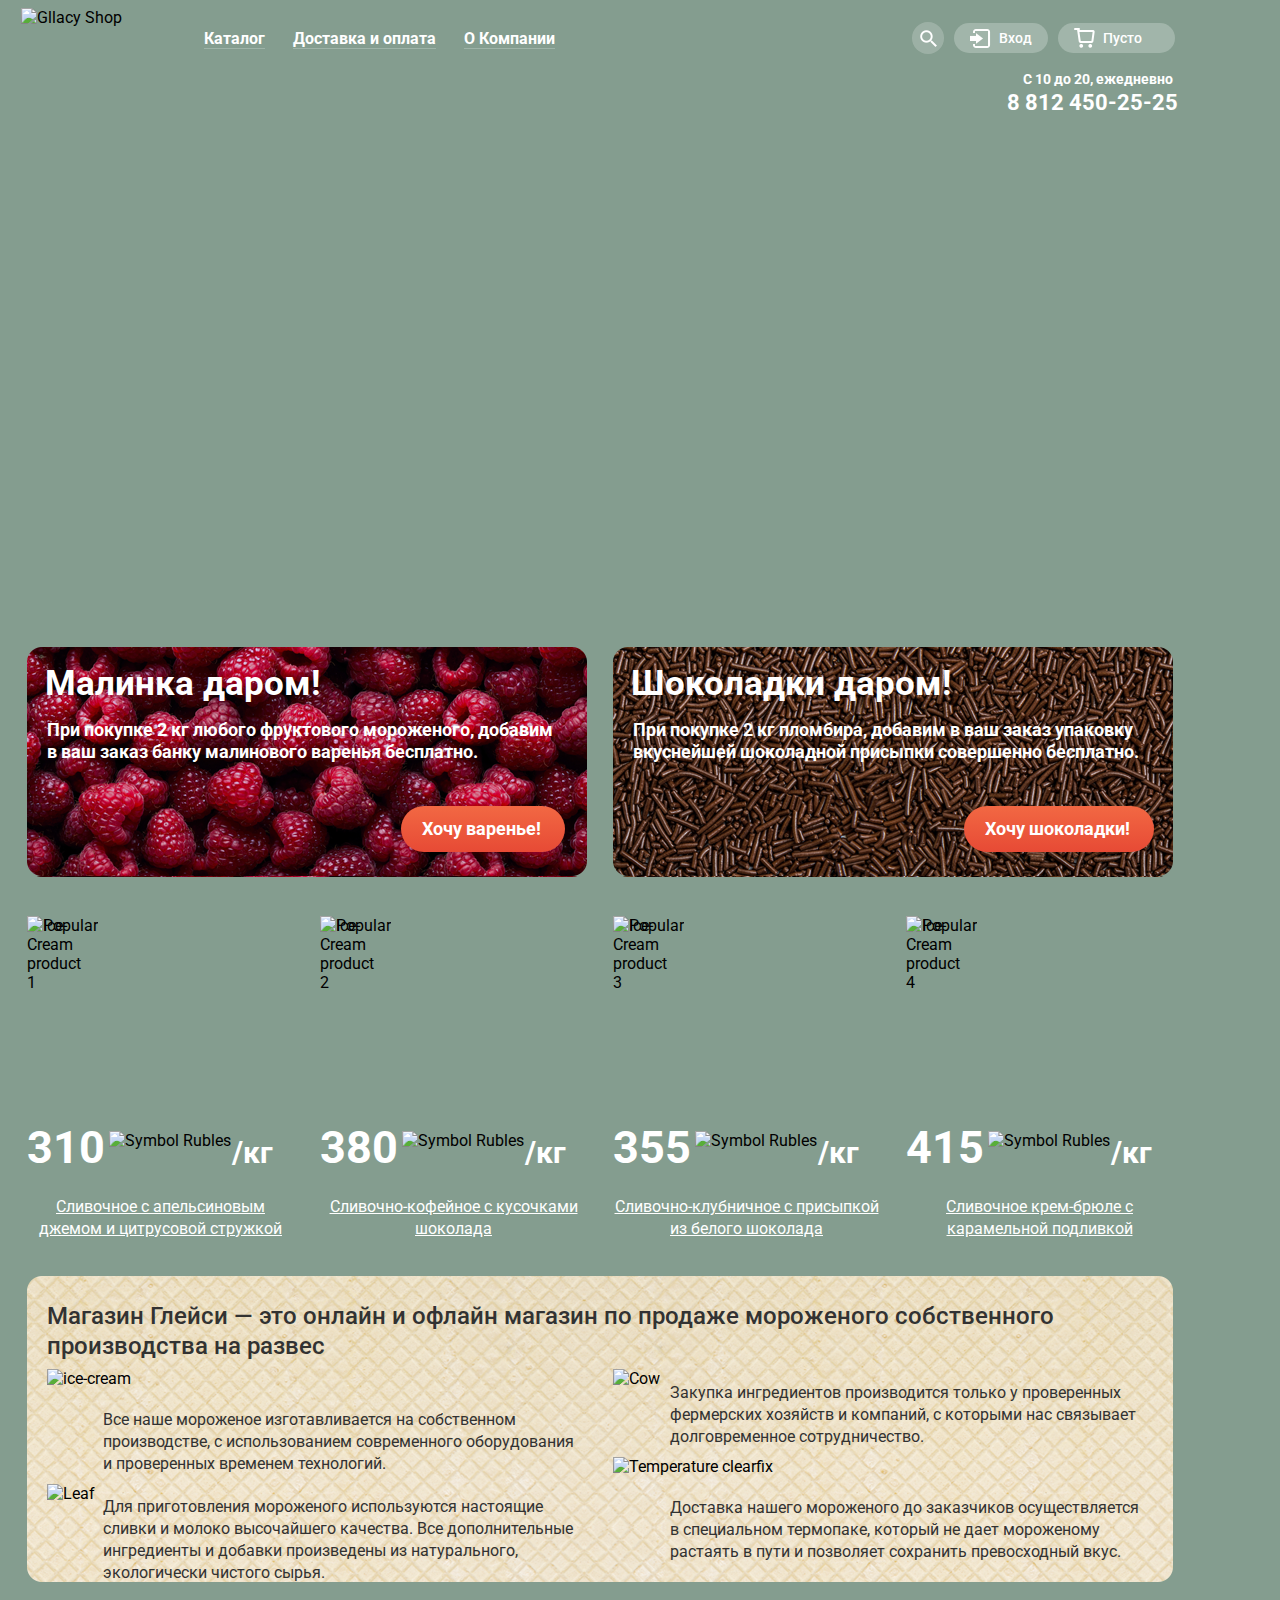
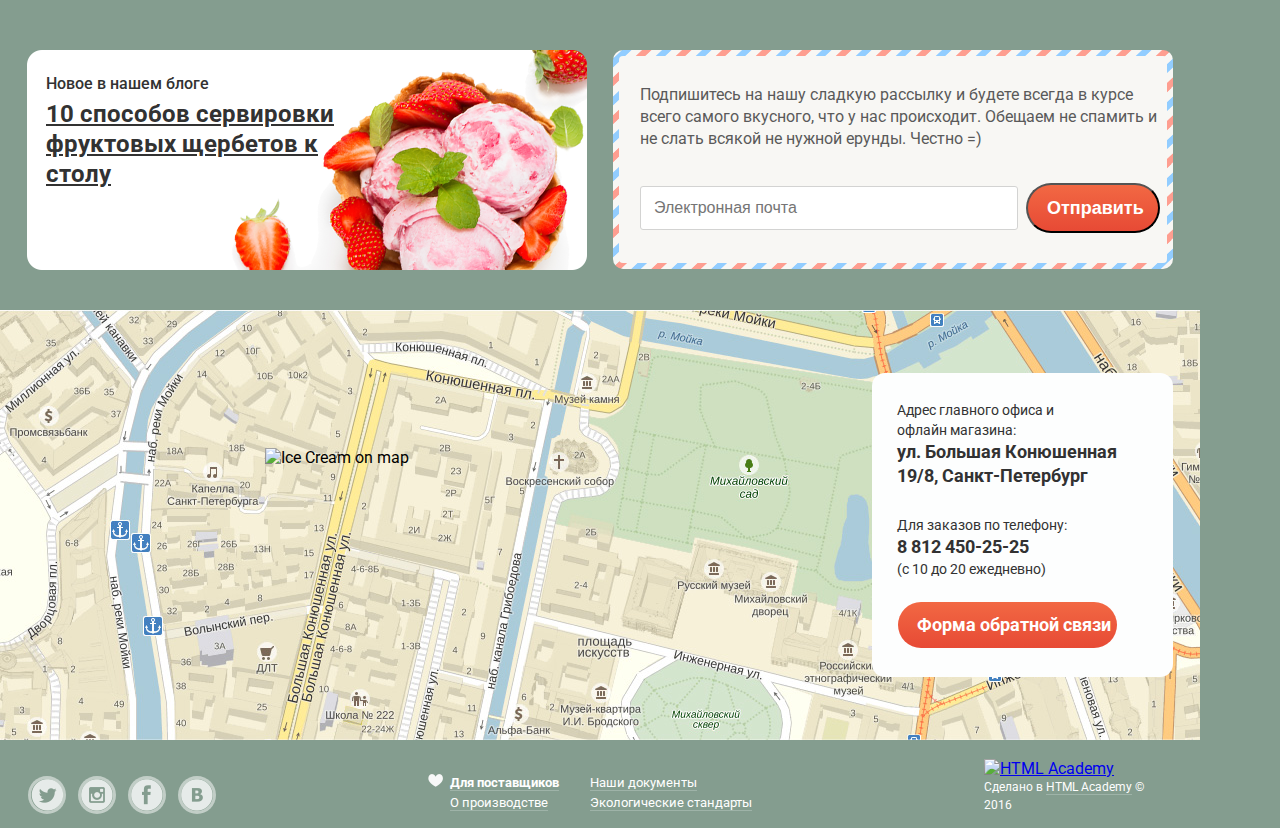
==== commit 69a5b5fc: "0.4.6" ====
--- a/index.html
+++ b/index.html
@@ -24,7 +24,7 @@
           </li>
         </ul>
       </nav>
-      <div class="user-block"> <!-- Надо ли подраделить блоки -->
+      <div class="user-block">
         <div class="clearfix">
           <div class="search">
             <a href="#">Search</a>
@@ -35,7 +35,6 @@
           <div class="cart">
             <a href="#">Пусто</a>
           </div>
-        
           <div class="contact clearfix">
             <div class="time">
               <span>С 10 до 20, ежедневно</span>
@@ -171,6 +170,9 @@
           </p>
           <a class="btn btn-feedback" href="#">Форма обратной связи</a>
         </div>
+        <div class="icecream-icon">
+          <img src="../198655-gllacy/img/ice-cream-map.png" alt="Ice Cream on map">
+        </div>
       </section>
   	</main>
     <footer class="clearfix">
--- a/css/style.css
+++ b/css/style.css
@@ -1 +1 @@
-body{font-family:Roboto,sans-serif;width:1200px;margin:0;padding:0;background:url(../img/gllacy-cata0log-1200.jpg) no-repeat #849d8f}.container{width:1146px;margin:0 auto}header{margin:8px 21px;margin-bottom:0}header .header-logo{float:left;width:154px;height:64px;margin:0}header .main-navigation{float:left;width:560px}header .main-navigation ul{margin:21px 29px;padding:0}header .main-navigation ul li{display:inline;margin-right:24px}header .main-navigation ul li a{font-size:16px;line-height:18px;font-weight:700;color:#fff;text-decoration:none;border-bottom:1px solid #9eb3a8}header .user-block{float:right;width:267px;margin-bottom:0;margin-top:22px;font-size:14px;line-height:16px;font-weight:500}header .user-block a{text-decoration:none}header .user-block .search{display:inline}header .user-block .search a{display:block;float:left;padding:8px 16px;margin-top:-8px;background:url(../img/search-icon.png) center no-repeat #a1b5aa;background-color:rgba(255,255,255,.2);border-radius:50%;font-size:0}header .user-block .login{float:left;margin-left:10px}header .user-block .login a{padding:7px 16px 7px 45px;background:url(../img/login-icon.png) 16px no-repeat #a1b5aa;color:#fff;text-align:right;border-radius:16px}header .user-block .cart{float:left;margin-left:10px}header .user-block .cart a{padding:7px 33px 7px 45px;background:url(../img/cart-icon.png) 16px no-repeat #a1b5aa;color:#fff;text-align:right;border-radius:16px}header .contact{float:right;margin-top:25px}header .contact .time{float:right;margin-top:0;margin-right:6px;margin-left:16px}header .contact .time span{font-size:14px;line-height:16px;font-weight:700;color:#fff}header .contact .number span{font-size:22px;line-height:32px;font-weight:700;color:#fff}main .banner{margin-top:528px}main .banner .banner-left,main .banner .banner-right{width:560px;height:230px}main .banner .banner-left h2,main .banner .banner-right h2{margin:0;padding-top:16px;padding-left:18px;font-size:35px;line-height:41px;font-weight:700;color:#fff}main .banner .banner-left p,main .banner .banner-right p{margin:0;font-size:18px;line-height:22px;font-weight:700;color:#fff;padding-top:15px;padding-left:20px}main .banner .banner-left .button-banner-left,main .banner .banner-left .button-banner-right,main .banner .banner-right .button-banner-left,main .banner .banner-right .button-banner-right{margin-top:43px;margin-left:375px;padding-right:24px;padding-left:21px}main .banner .banner-left{float:left;background:url(../img/raspberry-bg.png)}main .banner .banner-right{float:right;background:url(../img/chocolate-bg.png)}main .popular .popular-item{float:left;position:relative;width:267px;margin-top:39px;margin-right:26px}main .popular .popular-item .item-img{width:61px;height:61px}main .popular .popular-item .item-hit{position:absolute;left:0;top:0}main .popular .popular-item .price{margin-top:148px}main .popular .popular-item .price .cost{font-size:45px;line-height:45px;font-weight:700;color:#fff}main .popular .popular-item .price .weight{font-size:30px;line-height:45px;font-weight:700;color:#fff}main .popular .popular-item h2{margin:21px 0 0;font-size:16px;line-height:22px;font-weight:400;color:#fff;text-align:center;text-decoration:underline}main .popular .popular-item:last-child{margin-right:0}main .about-us{background:url(../img/seo-pattern.png) no-repeat;margin-top:37px;padding-bottom:25px}main .about-us h3{padding-top:25px;padding-left:20px;font-size:24px;line-height:30px;font-weight:500;color:#323232;margin-bottom:0}main .about-us p{width:490px;font-size:16px;line-height:22px;font-weight:400;color:#323232}main .about-us .about-us-left{float:left;width:566px}main .about-us .about-us-left .ice-cream img{margin-top:8px;margin-left:20px}main .about-us .about-us-left .ice-cream p{float:right;margin-top:21px;margin-bottom:0}main .about-us .about-us-left .leaf img{margin-top:9px;margin-left:20px}main .about-us .about-us-left .leaf p{float:right;margin-top:21px;margin-bottom:0}main .about-us .about-us-right{float:right;width:566px}main .about-us .about-us-right .cow img{margin-top:8px;margin-left:6px}main .about-us .about-us-right .cow p{float:right;margin-top:21px;margin-bottom:0;margin-right:13px}main .about-us .about-us-right .temperature img{margin-top:9px;margin-left:6px}main .about-us .about-us-right .temperature p{float:right;margin-top:21px;margin-bottom:0;margin-right:13px}main .blog{float:left;width:560px;margin-top:41px;padding-bottom:81px;background:url(../img/blog-bg.png)}main .blog h4{margin-top:23px;margin-left:19px;margin-bottom:0;font-size:16px;line-height:22px;font-weight:500;color:#323232}main .blog p{width:300px;margin:4px 0 0 19px;font-size:24px;line-height:30px;font-weight:700;color:#323232;text-decoration:underline}main .news-letter{float:right;width:560px;margin-top:41px;background:url(../img/edging-pattern.png) #f8f7f4;border-radius:10px}main .news-letter .news-letter-bg{background:#f8f7f4;margin:6px;padding:13px 0;border-radius:4px}main .news-letter p{width:518px;margin-top:34px;margin-left:26px;margin-bottom:0;font-size:16px;line-height:22px;font-weight:400;color:#5a5a5a}main .news-letter .button-send{margin-top:33px}main .map{clear:both;width:1200px;margin-left:-27px;padding-bottom:147px;background:url(../img/map-bg.jpg);margin-top:40px}main .map .map-adress{width:250px;margin-left:871px;background:#fdfefe}main .map .map-adress p{padding-top:28px;padding-left:25px;font-size:14px;line-height:20px;font-weight:400;color:#323232}main .map .map-adress p b{font-size:18px;line-height:24px;font-weight:700;color:#323232}footer{margin-top:133px}footer .footer-social{float:left;margin-top:36px;margin-left:28px}footer .footer-social .social-btn{vertical-align:top;text-decoration:none;border:3px solid rgba(255,255,255,.5);border-radius:50%;font-size:0;margin-right:8px;height:32px;width:32px;display:inline-block}footer .footer-social .social-btn-tw{background:url(../img/icon-tw.png) center no-repeat}footer .footer-social .social-btn-inst{background:url(../img/inst-icon.png) center no-repeat}footer .footer-social .social-btn-fb{background:url(../img/fb-icon.png) center no-repeat}footer .footer-social .social-btn-vk{background:url(../img/vk-icon.png) center no-repeat}footer .menu{float:left;margin-top:17px;margin-left:189px}footer .menu a{font-size:13px;line-height:18px;font-weight:700;color:#fff;text-decoration:none;border-bottom:1px solid #9eb3a8}footer .menu li{list-style-type:none}footer .menu .menu-left{float:left}footer .menu .menu-left li:first-child{list-style-image:url(../img/love-icon.png)}footer .menu .menu-right{float:right;margin-left:31px;padding:0}footer .footer-copyright{float:right;margin-top:19px;margin-right:26px}footer .footer-copyright p{margin-top:0;font-size:12px;line-height:18px;font-weight:400;color:#fefefe}footer .footer-copyright p a{font-size:12px;line-height:18px;font-weight:400;color:#fefefe;text-decoration:none;border-bottom:1px solid #9eb3a8}.clearfix::after{content:"";display:table;clear:both}.btn{display:inline-block;padding:11px 19px;font-weight:700;font-size:18px;line-height:24px;vertical-align:top;color:#fff;text-decoration:none;border-radius:100px;background:linear-gradient(to bottom,#f26843 0,#e74a35 100%);box-shadow:0 2px 2px rgba(172,16,0,.64)}.btn:hover{background:-moz-linear-gradient(top,#f58669 0,#ec6f5e 100%);background:-webkit-linear-gradient(top,#f58669 0,#ec6f5e 100%);background:linear-gradient(to bottom,#f58669 0,#ec6f5e 100%);box-shadow:0 2px 2px #ac1000}.btn:active{background:-moz-linear-gradient(top,#d84732 0,#e1613e 100%);background:-webkit-linear-gradient(top,#d84732 0,#e1613e 100%);background:linear-gradient(to bottom,#d84732 0,#e1613e 100%);box-shadow:inset 0 2px 2px #ac1000}input[placeholder]{margin-top:37px;margin-left:26px;padding:8px 149px 8px 21px;font-size:16px;line-height:24px;font-weight:400;color:#999;border:1px solid #d3d3d2;border-radius:3px}input::-moz-placeholder{margin-top:37px;margin-left:26px;padding:8px 149px 8px 21px;font-size:16px;line-height:24px;font-weight:400;color:#999;border:1px solid #d3d3d2;border-radius:3px}input:-moz-placeholder{margin-top:37px;margin-left:26px;padding:8px 149px 8px 21px;font-size:16px;line-height:24px;font-weight:400;color:#999;border:1px solid #d3d3d2;border-radius:3px}input:-ms-input-placeholder{margin-top:37px;margin-left:26px;padding:8px 149px 8px 21px;font-size:16px;line-height:24px;font-weight:400;color:#999;border:1px solid #d3d3d2;border-radius:3px}header .breadcrumbs{clear:both;float:left;margin-top:24px;margin-left:6px}header .breadcrumbs ul{padding:0;margin:0}header .breadcrumbs ul li{display:inline;margin-right:17px}header .breadcrumbs ul li a{font-size:14px;line-height:16px;font-weight:400;color:#fff;border-bottom:1px solid #aebeb5;text-decoration:none}header .breadcrumbs ul li:last-child a{border-bottom:0 solid #aebeb5}main .filter{margin-top:-25px;margin-bottom:10px}main .filter h1{margin-bottom:0;font-size:35px;line-height:41px;font-weight:700;color:#fff}main .filter h3{font-size:14px;line-height:16px;font-weight:500;color:#fff}main .filter .sort{width:200;float:left;margin-top:12px;margin-left:16px}main .filter .filter-range{float:left;width:230px;margin-top:13px;margin-left:67px}main .filter .fat{width:420px;float:left;margin-top:13px;margin-left:4px}main .filter .fillers{float:left;margin-left:15px;width:703px;margin-top:10px}main .filter button{float:right;margin-right:315px;margin-top:48px}main .popular-item:nth-child(4n){margin-right:0}main .popular-item:nth-child(n+4){margin-bottom:5px}main .page{clear:both;float:right;margin-top:65px;margin-right:22px}main .page ul li{display:inline;margin-right:15px}main .page ul li a{font-size:16px;line-height:18px;font-weight:500;color:#fff;text-decoration:none}+body{font-family:Roboto,sans-serif;width:1200px;margin:0;padding:0;background:url(../img/gllacy-cata0log-1200.jpg) no-repeat #849d8f}.container{width:1146px;margin:0 auto}header{margin:8px 21px;margin-bottom:0}header .header-logo{float:left;width:154px;height:64px;margin:0}header .main-navigation{float:left;width:560px}header .main-navigation ul{margin:21px 29px;padding:0}header .main-navigation ul li{display:inline;margin-right:24px}header .main-navigation ul li a{font-size:16px;line-height:18px;font-weight:700;color:#fff;text-decoration:none;border-bottom:1px solid #9eb3a8}header .user-block{float:right;width:267px;margin-bottom:0;margin-top:22px;font-size:14px;line-height:16px;font-weight:500}header .user-block a{text-decoration:none}header .user-block .search{display:inline}header .user-block .search a{display:block;float:left;padding:8px 16px;margin-top:-8px;background:url(../img/search-icon.png) center no-repeat #a1b5aa;background-color:rgba(255,255,255,.2);border-radius:50%;font-size:0}header .user-block .login{float:left;margin-left:10px}header .user-block .login a{padding:7px 16px 7px 45px;background:url(../img/login-icon.png) 16px no-repeat #a1b5aa;color:#fff;text-align:right;border-radius:16px}header .user-block .cart{float:left;margin-left:10px}header .user-block .cart a{padding:7px 33px 7px 45px;background:url(../img/cart-icon.png) 16px no-repeat #a1b5aa;color:#fff;text-align:right;border-radius:16px}header .contact{float:right;margin-top:25px}header .contact .time{float:right;margin-top:0;margin-right:6px;margin-left:16px}header .contact .time span{font-size:14px;line-height:16px;font-weight:700;color:#fff}header .contact .number span{font-size:22px;line-height:32px;font-weight:700;color:#fff}main .banner{margin-top:528px}main .banner .banner-left,main .banner .banner-right{width:560px;height:230px}main .banner .banner-left h2,main .banner .banner-right h2{margin:0;padding-top:16px;padding-left:18px;font-size:35px;line-height:41px;font-weight:700;color:#fff}main .banner .banner-left p,main .banner .banner-right p{margin:0;font-size:18px;line-height:22px;font-weight:700;color:#fff;padding-top:15px;padding-left:20px}main .banner .banner-left .button-banner-left,main .banner .banner-right .button-banner-left{margin-top:43px;margin-left:374px;padding-right:24px;padding-left:21px}main .banner .banner-left .button-banner-right,main .banner .banner-right .button-banner-right{margin-top:43px;margin-left:351px;padding-right:24px;padding-left:21px}main .banner .banner-left{float:left;background:url(../img/raspberry-bg.png)}main .banner .banner-right{float:right;background:url(../img/chocolate-bg.png)}main .popular .popular-item{float:left;position:relative;width:267px;margin-top:39px;margin-right:26px}main .popular .popular-item .item-img{width:61px;height:61px}main .popular .popular-item .item-hit{position:absolute;left:0;top:0}main .popular .popular-item .price{margin-top:148px}main .popular .popular-item .price .cost{font-size:45px;line-height:45px;font-weight:700;color:#fff}main .popular .popular-item .price img{vertical-align:top;margin-top:6px}main .popular .popular-item .price .weight{margin-left:-3px;font-size:30px;line-height:45px;font-weight:700;color:#fff}main .popular .popular-item h2{margin:21px 0 0;font-size:16px;line-height:22px;font-weight:400;color:#fff;text-align:center;text-decoration:underline}main .popular .popular-item:last-child{margin-right:0}main .about-us{background:url(../img/seo-pattern.png) no-repeat;margin-top:31px;padding-bottom:25px}main .about-us h3{padding-top:25px;padding-left:20px;font-size:24px;line-height:30px;font-weight:500;color:#323232;margin-bottom:0}main .about-us p{width:490px;font-size:16px;line-height:22px;font-weight:400;color:#323232}main .about-us .about-us-left{float:left;width:566px}main .about-us .about-us-left .ice-cream img{margin-top:8px;margin-left:20px}main .about-us .about-us-left .ice-cream p{float:right;margin-top:21px;margin-bottom:0}main .about-us .about-us-left .leaf img{margin-top:9px;margin-left:20px}main .about-us .about-us-left .leaf p{float:right;margin-top:21px;margin-bottom:0}main .about-us .about-us-right{float:right;width:566px}main .about-us .about-us-right .cow img{margin-top:8px;margin-left:6px}main .about-us .about-us-right .cow p{float:right;margin-top:21px;margin-bottom:0;margin-right:13px}main .about-us .about-us-right .temperature img{margin-top:9px;margin-left:6px}main .about-us .about-us-right .temperature p{float:right;margin-top:21px;margin-bottom:0;margin-right:13px}main .blog{float:left;width:560px;margin-top:41px;padding-bottom:81px;background:url(../img/blog-bg.png)}main .blog h4{margin-top:23px;margin-left:19px;margin-bottom:0;font-size:16px;line-height:22px;font-weight:500;color:#323232}main .blog p{width:300px;margin:4px 0 0 19px;font-size:24px;line-height:30px;font-weight:700;color:#323232;text-decoration:underline}main .news-letter{float:right;width:560px;margin-top:41px;background:url(../img/edging-pattern.png) #f8f7f4;border-radius:10px}main .news-letter .news-letter-bg{background:#f8f7f4;margin:6px;padding:13px 0;border-radius:4px}main .news-letter p{width:518px;margin-top:15px;margin-left:21px;margin-bottom:19px;font-size:16px;line-height:22px;font-weight:400;color:#5a5a5a}main .news-letter .button-send{margin-top:14px;margin-bottom:17px;margin-left:4px;padding-right:14px}main .map{clear:both;position:relative;width:1200px;height:430px;margin-left:-27px;background:url(../img/map-bg.jpg);margin-top:40px}main .map .map-adress{position:absolute;top:63px;left:872px;width:250px;padding-right:51px;background:#fdfefe;border-radius:13px}main .map .map-adress p{padding-top:13px;padding-left:25px;font-size:14px;line-height:20px;font-weight:400;color:#323232}main .map .map-adress p .map-phone{padding-top:9px;padding-bottom:12px}main .map .map-adress p b{font-size:18px;line-height:24px;font-weight:700;color:#323232}main .map .map-adress .btn-feedback{margin-top:9px;margin-left:26px;padding-right:6px;margin-bottom:29px}main .map .icecream-icon{position:absolute;top:138px;left:265px}footer .footer-social{float:left;margin-top:36px;margin-left:28px}footer .footer-social .social-btn{vertical-align:top;text-decoration:none;border:3px solid rgba(255,255,255,.5);border-radius:50%;font-size:0;margin-right:8px;height:32px;width:32px;display:inline-block}footer .footer-social .social-btn-tw{background:url(../img/icon-tw.png) center no-repeat}footer .footer-social .social-btn-inst{background:url(../img/inst-icon.png) center no-repeat}footer .footer-social .social-btn-fb{background:url(../img/fb-icon.png) center no-repeat}footer .footer-social .social-btn-vk{background:url(../img/vk-icon.png) center no-repeat}footer .menu{float:left;margin-top:16px;margin-left:186px}footer .menu a{font-size:13px;line-height:18px;font-weight:400;color:#fff;text-decoration:none;border-bottom:1px solid #9eb3a8}footer .menu li{list-style-type:none}footer .menu .menu-left{float:left}footer .menu .menu-left li:first-child{list-style-image:url(../img/love-icon.png)}footer .menu .menu-left li:first-child a{font-weight:700}footer .menu .menu-right{float:right;margin-left:31px;padding:0}footer .footer-copyright{float:right;margin-top:19px;margin-right:26px}footer .footer-copyright p{width:190px;margin-top:0;font-size:12px;line-height:18px;font-weight:400;color:#fefefe}footer .footer-copyright p a{font-size:12px;line-height:18px;font-weight:400;color:#fefefe;text-decoration:none;border-bottom:1px solid #9eb3a8}.clearfix::after{content:"";display:table;clear:both}.btn{background:linear-gradient(to bottom,#f26843 0,#e74a35 100%);border-radius:100px;text-decoration:none;color:#fff;vertical-align:top;line-height:24px;font-size:18px;font-weight:700;padding:11px 19px;display:inline-block}.btn:hover{background:-moz-linear-gradient(top,#f58669 0,#ec6f5e 100%);background:-webkit-linear-gradient(top,#f58669 0,#ec6f5e 100%);background:linear-gradient(to bottom,#f58669 0,#ec6f5e 100%);box-shadow:0 2px 2px #ac1000}.btn:active{background:-moz-linear-gradient(top,#d84732 0,#e1613e 100%);background:-webkit-linear-gradient(top,#d84732 0,#e1613e 100%);background:linear-gradient(to bottom,#d84732 0,#e1613e 100%);box-shadow:inset 0 2px 2px #ac1000}input[placeholder]{margin-top:17px;margin-left:21px;font-size:16px;line-height:24px;font-weight:400;color:#999;border:1px solid #d3d3d2;border-radius:3px;padding:9px 156px 9px 13px}input::-moz-placeholder{margin-top:37px;margin-left:26px;padding:8px 149px 8px 21px;font-size:16px;line-height:24px;font-weight:400;color:#999;border:1px solid #d3d3d2;border-radius:3px}input:-moz-placeholder{margin-top:37px;margin-left:26px;padding:8px 149px 8px 21px;font-size:16px;line-height:24px;font-weight:400;color:#999;border:1px solid #d3d3d2;border-radius:3px}input:-ms-input-placeholder{margin-top:37px;margin-left:26px;padding:8px 149px 8px 21px;font-size:16px;line-height:24px;font-weight:400;color:#999;border:1px solid #d3d3d2;border-radius:3px}header .breadcrumbs{clear:both;float:left;margin-top:24px;margin-left:6px}header .breadcrumbs ul{padding:0;margin:0}header .breadcrumbs ul li{display:inline;margin-right:17px}header .breadcrumbs ul li a{font-size:14px;line-height:16px;font-weight:400;color:#fff;border-bottom:1px solid #aebeb5;text-decoration:none}header .breadcrumbs ul li:last-child a{border-bottom:0 solid #aebeb5}main .filter{margin-top:-25px;margin-bottom:10px}main .filter h1{margin-bottom:0;font-size:35px;line-height:41px;font-weight:700;color:#fff}main .filter h3{font-size:14px;line-height:16px;font-weight:500;color:#fff}main .filter .sort{width:200;float:left;margin-top:12px;margin-left:16px}main .filter .filter-range{float:left;width:230px;margin-top:13px;margin-left:67px}main .filter .fat{width:420px;float:left;margin-top:13px;margin-left:4px}main .filter .fillers{float:left;margin-left:15px;width:703px;margin-top:10px}main .filter button{float:right;margin-right:315px;margin-top:48px}main .popular-item:nth-child(4n){margin-right:0}main .popular-item:nth-child(n+4){margin-bottom:5px}main .page{clear:both;float:right;margin-top:65px;margin-right:22px}main .page ul li{display:inline;margin-right:15px}main .page ul li a{font-size:16px;line-height:18px;font-weight:500;color:#fff;text-decoration:none}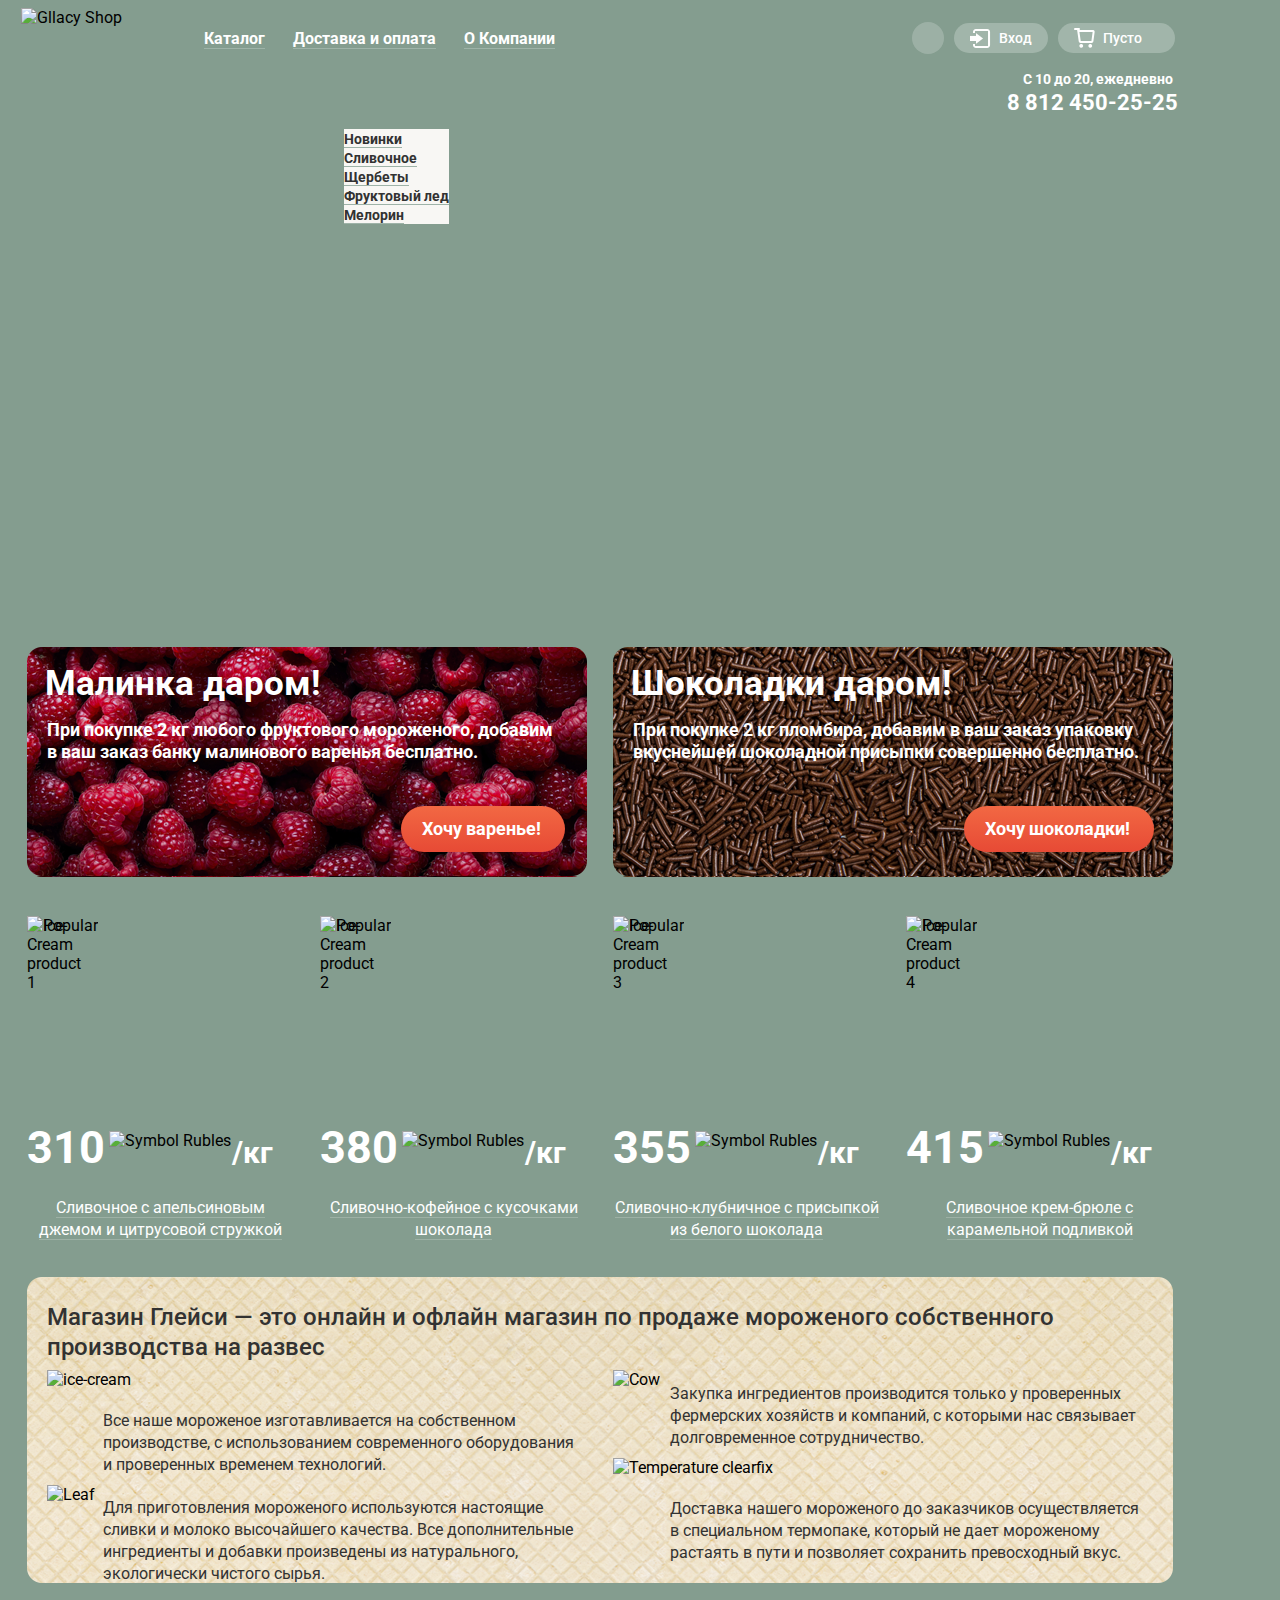
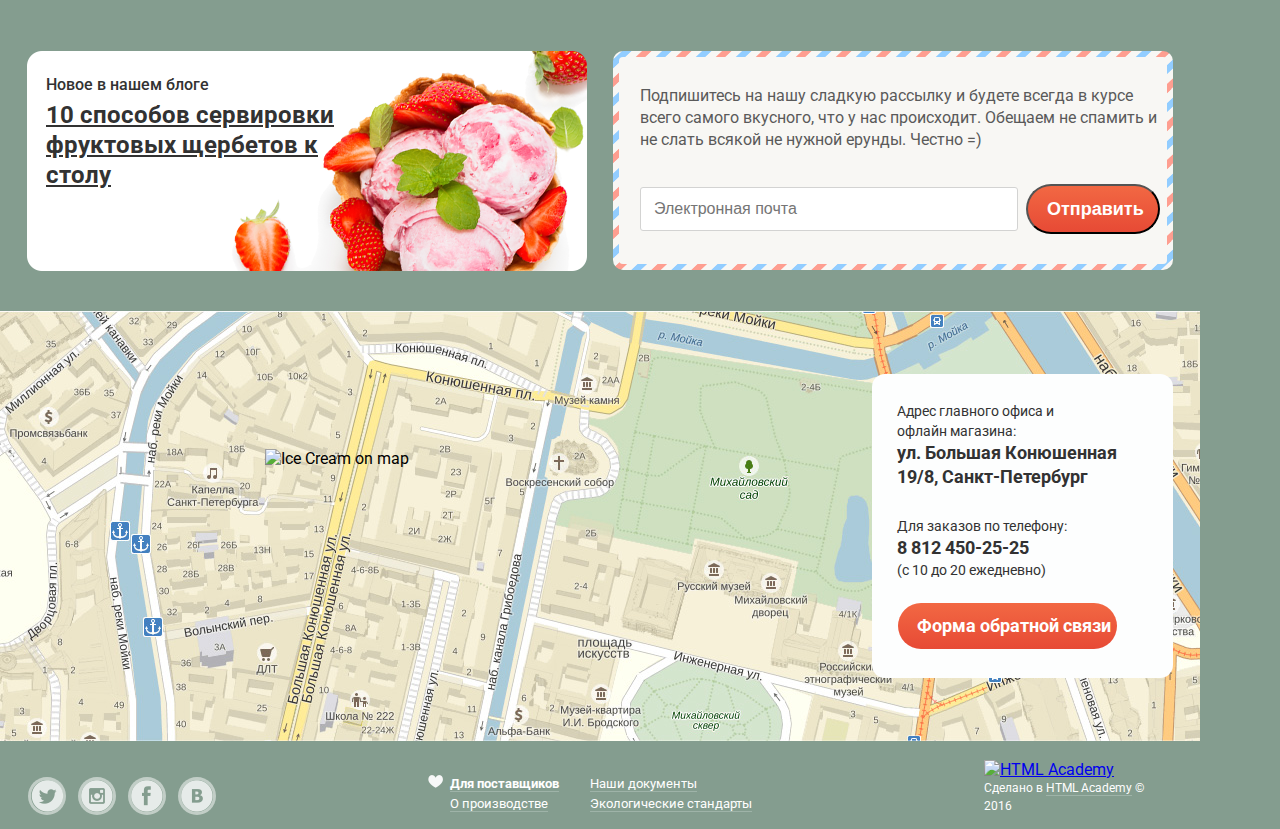
==== commit 03a02df6: "0.4.8.2" ====
--- a/index.html
+++ b/index.html
@@ -12,9 +12,26 @@
         <img src="../198655-gllacy/img/logo-navigation.png" width="154" height="64" alt="Gllacy Shop">
       </div>
       <nav class="main-navigation">
-        <ul>
+        <ul class="main-menu">
           <li>
             <a href="catalog.html">Каталог</a>
+            <ul class="sub-menu">
+              <li>
+                <a href="#">Новинки</a>
+              </li>
+              <li>
+                <a href="#">Сливочное</a>
+              </li>
+              <li>
+                <a href="#">Щербеты</a>
+              </li>
+              <li>
+                <a href="#">Фруктовый лед</a>
+              </li>
+              <li>
+                <a href="#">Мелорин</a>
+              </li>
+            </ul>
           </li>            
           <li>
             <a href="#">Доставка и оплата</a>
@@ -32,7 +49,7 @@
           <div class="login">
             <a href="#">Вход</a>
           </div>
-          <div class="cart">
+          <div class="cart cart-index">
             <a href="#">Пусто</a>
           </div>
           <div class="contact clearfix">
@@ -72,7 +89,9 @@
             <img src="../198655-gllacy/img/rubles.png" width="31" height="36" alt="Symbol Rubles">
             <span class="weight">/кг</span>
           </div>
-          <h2>Сливочное с апельсиновым джемом и цитрусовой стружкой</h2>
+          <h2>
+            <a href="#">Сливочное с апельсиновым джемом и цитрусовой стружкой</a>
+          </h2>
         </div>
         <div class="popular-item">
           <div class="item-img">
@@ -86,7 +105,9 @@
             <img src="../198655-gllacy/img/rubles.png" width="31" height="36" alt="Symbol Rubles">
             <span class="weight">/кг</span>
           </div>
-          <h2>Сливочно-кофейное с кусочками шоколада</h2>
+          <h2>
+            <a href="#">Сливочно-кофейное с кусочками шоколада</a>
+          </h2>
         </div>
         <div class="popular-item">
           <div class="item-img">
@@ -100,7 +121,9 @@
             <img src="../198655-gllacy/img/rubles.png" width="31" height="36" alt="Symbol Rubles">
             <span class="weight">/кг</span>
           </div>
-          <h2>Сливочно-клубничное с присыпкой из белого шоколада</h2>
+          <h2>
+            <a href="#">Сливочно-клубничное с присыпкой из белого шоколада</a>
+          </h2>
         </div>
         <div class="popular-item">
           <div class="item-img">
@@ -114,7 +137,9 @@
             <img src="../198655-gllacy/img/rubles.png" width="31" height="36" alt="Symbol Rubles">
             <span class="weight">/кг</span>
           </div>
-          <h2>Сливочное крем-брюле с карамельной подливкой</h2>
+          <h2>
+            <a href="#">Сливочное крем-брюле с карамельной подливкой</a>
+          </h2>
         </div>
       </section>
       <div class="about-us clearfix">
@@ -200,7 +225,7 @@
           </li>
         </ul>
       </section>
-      <section class="footer-copyright"> <!-- p/span? -->
+      <section class="footer-copyright">
         <a href="#" class="">
           <img src="../198655-gllacy/img/html-academy-logo.png" width="108" height="38" alt="HTML Academy">
         </a>
@@ -212,7 +237,6 @@
 
 <!-- Список дел: 
 3)Разобраться с <h*>
-4)Проверить нарезку всех изображений
 5)Привести в соответсвие с html5
 6)Использование figure
 7)В форме для input написать name .. на каталоге не сделал
--- a/css/style.css
+++ b/css/style.css
@@ -1 +1 @@
-body{font-family:Roboto,sans-serif;width:1200px;margin:0;padding:0;background:url(../img/gllacy-cata0log-1200.jpg) no-repeat #849d8f}.container{width:1146px;margin:0 auto}header{margin:8px 21px;margin-bottom:0}header .header-logo{float:left;width:154px;height:64px;margin:0}header .main-navigation{float:left;width:560px}header .main-navigation ul{margin:21px 29px;padding:0}header .main-navigation ul li{display:inline;margin-right:24px}header .main-navigation ul li a{font-size:16px;line-height:18px;font-weight:700;color:#fff;text-decoration:none;border-bottom:1px solid #9eb3a8}header .user-block{float:right;width:267px;margin-bottom:0;margin-top:22px;font-size:14px;line-height:16px;font-weight:500}header .user-block a{text-decoration:none}header .user-block .search{display:inline}header .user-block .search a{display:block;float:left;padding:8px 16px;margin-top:-8px;background:url(../img/search-icon.png) center no-repeat #a1b5aa;background-color:rgba(255,255,255,.2);border-radius:50%;font-size:0}header .user-block .login{float:left;margin-left:10px}header .user-block .login a{padding:7px 16px 7px 45px;background:url(../img/login-icon.png) 16px no-repeat #a1b5aa;color:#fff;text-align:right;border-radius:16px}header .user-block .cart{float:left;margin-left:10px}header .user-block .cart a{padding:7px 33px 7px 45px;background:url(../img/cart-icon.png) 16px no-repeat #a1b5aa;color:#fff;text-align:right;border-radius:16px}header .contact{float:right;margin-top:25px}header .contact .time{float:right;margin-top:0;margin-right:6px;margin-left:16px}header .contact .time span{font-size:14px;line-height:16px;font-weight:700;color:#fff}header .contact .number span{font-size:22px;line-height:32px;font-weight:700;color:#fff}main .banner{margin-top:528px}main .banner .banner-left,main .banner .banner-right{width:560px;height:230px}main .banner .banner-left h2,main .banner .banner-right h2{margin:0;padding-top:16px;padding-left:18px;font-size:35px;line-height:41px;font-weight:700;color:#fff}main .banner .banner-left p,main .banner .banner-right p{margin:0;font-size:18px;line-height:22px;font-weight:700;color:#fff;padding-top:15px;padding-left:20px}main .banner .banner-left .button-banner-left,main .banner .banner-right .button-banner-left{margin-top:43px;margin-left:374px;padding-right:24px;padding-left:21px}main .banner .banner-left .button-banner-right,main .banner .banner-right .button-banner-right{margin-top:43px;margin-left:351px;padding-right:24px;padding-left:21px}main .banner .banner-left{float:left;background:url(../img/raspberry-bg.png)}main .banner .banner-right{float:right;background:url(../img/chocolate-bg.png)}main .popular .popular-item{float:left;position:relative;width:267px;margin-top:39px;margin-right:26px}main .popular .popular-item .item-img{width:61px;height:61px}main .popular .popular-item .item-hit{position:absolute;left:0;top:0}main .popular .popular-item .price{margin-top:148px}main .popular .popular-item .price .cost{font-size:45px;line-height:45px;font-weight:700;color:#fff}main .popular .popular-item .price img{vertical-align:top;margin-top:6px}main .popular .popular-item .price .weight{margin-left:-3px;font-size:30px;line-height:45px;font-weight:700;color:#fff}main .popular .popular-item h2{margin:21px 0 0;font-size:16px;line-height:22px;font-weight:400;color:#fff;text-align:center;text-decoration:underline}main .popular .popular-item:last-child{margin-right:0}main .about-us{background:url(../img/seo-pattern.png) no-repeat;margin-top:31px;padding-bottom:25px}main .about-us h3{padding-top:25px;padding-left:20px;font-size:24px;line-height:30px;font-weight:500;color:#323232;margin-bottom:0}main .about-us p{width:490px;font-size:16px;line-height:22px;font-weight:400;color:#323232}main .about-us .about-us-left{float:left;width:566px}main .about-us .about-us-left .ice-cream img{margin-top:8px;margin-left:20px}main .about-us .about-us-left .ice-cream p{float:right;margin-top:21px;margin-bottom:0}main .about-us .about-us-left .leaf img{margin-top:9px;margin-left:20px}main .about-us .about-us-left .leaf p{float:right;margin-top:21px;margin-bottom:0}main .about-us .about-us-right{float:right;width:566px}main .about-us .about-us-right .cow img{margin-top:8px;margin-left:6px}main .about-us .about-us-right .cow p{float:right;margin-top:21px;margin-bottom:0;margin-right:13px}main .about-us .about-us-right .temperature img{margin-top:9px;margin-left:6px}main .about-us .about-us-right .temperature p{float:right;margin-top:21px;margin-bottom:0;margin-right:13px}main .blog{float:left;width:560px;margin-top:41px;padding-bottom:81px;background:url(../img/blog-bg.png)}main .blog h4{margin-top:23px;margin-left:19px;margin-bottom:0;font-size:16px;line-height:22px;font-weight:500;color:#323232}main .blog p{width:300px;margin:4px 0 0 19px;font-size:24px;line-height:30px;font-weight:700;color:#323232;text-decoration:underline}main .news-letter{float:right;width:560px;margin-top:41px;background:url(../img/edging-pattern.png) #f8f7f4;border-radius:10px}main .news-letter .news-letter-bg{background:#f8f7f4;margin:6px;padding:13px 0;border-radius:4px}main .news-letter p{width:518px;margin-top:15px;margin-left:21px;margin-bottom:19px;font-size:16px;line-height:22px;font-weight:400;color:#5a5a5a}main .news-letter .button-send{margin-top:14px;margin-bottom:17px;margin-left:4px;padding-right:14px}main .map{clear:both;position:relative;width:1200px;height:430px;margin-left:-27px;background:url(../img/map-bg.jpg);margin-top:40px}main .map .map-adress{position:absolute;top:63px;left:872px;width:250px;padding-right:51px;background:#fdfefe;border-radius:13px}main .map .map-adress p{padding-top:13px;padding-left:25px;font-size:14px;line-height:20px;font-weight:400;color:#323232}main .map .map-adress p .map-phone{padding-top:9px;padding-bottom:12px}main .map .map-adress p b{font-size:18px;line-height:24px;font-weight:700;color:#323232}main .map .map-adress .btn-feedback{margin-top:9px;margin-left:26px;padding-right:6px;margin-bottom:29px}main .map .icecream-icon{position:absolute;top:138px;left:265px}footer .footer-social{float:left;margin-top:36px;margin-left:28px}footer .footer-social .social-btn{vertical-align:top;text-decoration:none;border:3px solid rgba(255,255,255,.5);border-radius:50%;font-size:0;margin-right:8px;height:32px;width:32px;display:inline-block}footer .footer-social .social-btn-tw{background:url(../img/icon-tw.png) center no-repeat}footer .footer-social .social-btn-inst{background:url(../img/inst-icon.png) center no-repeat}footer .footer-social .social-btn-fb{background:url(../img/fb-icon.png) center no-repeat}footer .footer-social .social-btn-vk{background:url(../img/vk-icon.png) center no-repeat}footer .menu{float:left;margin-top:16px;margin-left:186px}footer .menu a{font-size:13px;line-height:18px;font-weight:400;color:#fff;text-decoration:none;border-bottom:1px solid #9eb3a8}footer .menu li{list-style-type:none}footer .menu .menu-left{float:left}footer .menu .menu-left li:first-child{list-style-image:url(../img/love-icon.png)}footer .menu .menu-left li:first-child a{font-weight:700}footer .menu .menu-right{float:right;margin-left:31px;padding:0}footer .footer-copyright{float:right;margin-top:19px;margin-right:26px}footer .footer-copyright p{width:190px;margin-top:0;font-size:12px;line-height:18px;font-weight:400;color:#fefefe}footer .footer-copyright p a{font-size:12px;line-height:18px;font-weight:400;color:#fefefe;text-decoration:none;border-bottom:1px solid #9eb3a8}.clearfix::after{content:"";display:table;clear:both}.btn{background:linear-gradient(to bottom,#f26843 0,#e74a35 100%);border-radius:100px;text-decoration:none;color:#fff;vertical-align:top;line-height:24px;font-size:18px;font-weight:700;padding:11px 19px;display:inline-block}.btn:hover{background:-moz-linear-gradient(top,#f58669 0,#ec6f5e 100%);background:-webkit-linear-gradient(top,#f58669 0,#ec6f5e 100%);background:linear-gradient(to bottom,#f58669 0,#ec6f5e 100%);box-shadow:0 2px 2px #ac1000}.btn:active{background:-moz-linear-gradient(top,#d84732 0,#e1613e 100%);background:-webkit-linear-gradient(top,#d84732 0,#e1613e 100%);background:linear-gradient(to bottom,#d84732 0,#e1613e 100%);box-shadow:inset 0 2px 2px #ac1000}input[placeholder]{margin-top:17px;margin-left:21px;font-size:16px;line-height:24px;font-weight:400;color:#999;border:1px solid #d3d3d2;border-radius:3px;padding:9px 156px 9px 13px}input::-moz-placeholder{margin-top:37px;margin-left:26px;padding:8px 149px 8px 21px;font-size:16px;line-height:24px;font-weight:400;color:#999;border:1px solid #d3d3d2;border-radius:3px}input:-moz-placeholder{margin-top:37px;margin-left:26px;padding:8px 149px 8px 21px;font-size:16px;line-height:24px;font-weight:400;color:#999;border:1px solid #d3d3d2;border-radius:3px}input:-ms-input-placeholder{margin-top:37px;margin-left:26px;padding:8px 149px 8px 21px;font-size:16px;line-height:24px;font-weight:400;color:#999;border:1px solid #d3d3d2;border-radius:3px}header .breadcrumbs{clear:both;float:left;margin-top:24px;margin-left:6px}header .breadcrumbs ul{padding:0;margin:0}header .breadcrumbs ul li{display:inline;margin-right:17px}header .breadcrumbs ul li a{font-size:14px;line-height:16px;font-weight:400;color:#fff;border-bottom:1px solid #aebeb5;text-decoration:none}header .breadcrumbs ul li:last-child a{border-bottom:0 solid #aebeb5}main .filter{margin-top:-25px;margin-bottom:10px}main .filter h1{margin-bottom:0;font-size:35px;line-height:41px;font-weight:700;color:#fff}main .filter h3{font-size:14px;line-height:16px;font-weight:500;color:#fff}main .filter .sort{width:200;float:left;margin-top:12px;margin-left:16px}main .filter .filter-range{float:left;width:230px;margin-top:13px;margin-left:67px}main .filter .fat{width:420px;float:left;margin-top:13px;margin-left:4px}main .filter .fillers{float:left;margin-left:15px;width:703px;margin-top:10px}main .filter button{float:right;margin-right:315px;margin-top:48px}main .popular-item:nth-child(4n){margin-right:0}main .popular-item:nth-child(n+4){margin-bottom:5px}main .page{clear:both;float:right;margin-top:65px;margin-right:22px}main .page ul li{display:inline;margin-right:15px}main .page ul li a{font-size:16px;line-height:18px;font-weight:500;color:#fff;text-decoration:none}+body{font-family:Roboto,sans-serif;width:1200px;margin:0;padding:0;background:url(../img/gllacy-cata0log-1200.jpg) no-repeat #849d8f}.container{width:1146px;margin:0 auto}.main-menu>li>:hover{padding:7px 16px 7px 15px;background:#f8f7f4;text-align:right;border-radius:16px;color:red}header{margin:8px 21px;margin-bottom:0}header .header-logo{float:left;width:154px;height:64px;margin:0}header .main-navigation{float:left;width:560px}header .main-navigation .main-menu{margin:21px 29px;padding:0;position:relative}header .main-navigation .main-menu li{margin-right:24px;display:inline}header .main-navigation .main-menu li a{font-size:16px;line-height:18px;font-weight:700;text-decoration:none;border-bottom:1px solid #9eb3a8;color:#fff}header .main-navigation .main-menu li .navi-catalog{border-bottom:none}header .main-navigation .sub-menu{position:absolute;left:100px;top:100px}header .main-navigation .sub-menu li{display:block;background:#f8f7f4}header .main-navigation .sub-menu li a{font-size:14px;line-height:16px;font-weight:700;color:#323232}header .user-block{float:right;width:267px;margin-bottom:0;margin-top:22px;font-size:14px;line-height:16px;font-weight:500}header .user-block a{text-decoration:none}header .user-block .search{display:inline}header .user-block .search a{display:block;float:left;padding:8px 16px;margin-top:-8px;background-color:rgba(255,255,255,.2);border-radius:50%;font-size:0}header .user-block .search a:before{background:url(../img/search-icon.png) center no-repeat #a1b5aa}header .user-block .login{float:left;margin-left:10px}header .user-block .login a{padding:7px 16px 7px 45px;background:url(../img/login-icon.png) 16px no-repeat #a1b5aa;color:#fff;text-align:right;border-radius:16px}header .user-block .cart{float:left;margin-left:10px}header .user-block .cart a{padding-top:7px;padding-bottom:7px;padding-left:45px;text-align:right;border-radius:16px}header .user-block .cart-index a{padding-right:33px;background:url(../img/cart-icon.png) 16px no-repeat #a1b5aa;color:#fff}header .user-block .cart-catalog a{padding-right:14px;background:url(../img/cart-full-icon.png) 16px no-repeat #fff;color:#000}header .contact{float:right;margin-top:25px}header .contact .time{float:right;margin-top:0;margin-right:6px;margin-left:16px}header .contact .time span{font-size:14px;line-height:16px;font-weight:700;color:#fff}header .contact .number span{font-size:22px;line-height:32px;font-weight:700;color:#fff}main .banner{margin-top:528px}main .banner .banner-left,main .banner .banner-right{width:560px;height:230px}main .banner .banner-left h2,main .banner .banner-right h2{margin:0;padding-top:16px;padding-left:18px;font-size:35px;line-height:41px;font-weight:700;color:#fff}main .banner .banner-left p,main .banner .banner-right p{margin:0;font-size:18px;line-height:22px;font-weight:700;color:#fff;padding-top:15px;padding-left:20px}main .banner .banner-left .button-banner-left,main .banner .banner-right .button-banner-left{margin-top:43px;margin-left:374px;padding-right:24px;padding-left:21px}main .banner .banner-left .button-banner-right,main .banner .banner-right .button-banner-right{margin-top:43px;margin-left:351px;padding-right:24px;padding-left:21px}main .banner .banner-left{float:left;background:url(../img/raspberry-bg.png)}main .banner .banner-right{float:right;background:url(../img/chocolate-bg.png)}main .popular{position:relative}main .popular .popular-item{float:left;position:relative;width:267px;margin-top:39px;margin-right:26px}main .popular .popular-item .item-img{width:61px;height:61px}main .popular .popular-item .item-hit{position:absolute;left:0;top:0}main .popular .popular-item .price{margin-top:148px}main .popular .popular-item .price .cost{font-size:45px;line-height:45px;font-weight:700;color:#fff}main .popular .popular-item .price img{vertical-align:top;margin-top:6px}main .popular .popular-item .price .weight{margin-left:-3px;font-size:30px;line-height:45px;font-weight:700;color:#fff}main .popular .popular-item h2{margin:22px 0 0;font-size:16px;line-height:22px;font-weight:400;color:#fff;text-align:center}main .popular .popular-item a{color:#fff;text-decoration:none;border-bottom:1px solid #9db1a5}main .popular .popular-item a:active,main .popular .popular-item a:hover{color:#ffbc9e;border-bottom:1px solid #a7a294}main .popular .popular-item:last-child{margin-right:0}main .about-us{background:url(../img/seo-pattern.png) no-repeat;margin-top:31px;padding-bottom:25px}main .about-us h3{padding-top:25px;padding-left:20px;font-size:24px;line-height:30px;font-weight:500;color:#323232;margin-bottom:0}main .about-us p{width:490px;font-size:16px;line-height:22px;font-weight:400;color:#323232}main .about-us .about-us-left{float:left;width:566px}main .about-us .about-us-left .ice-cream img{margin-top:8px;margin-left:20px}main .about-us .about-us-left .ice-cream p{float:right;margin-top:21px;margin-bottom:0}main .about-us .about-us-left .leaf img{margin-top:9px;margin-left:20px}main .about-us .about-us-left .leaf p{float:right;margin-top:21px;margin-bottom:0}main .about-us .about-us-right{float:right;width:566px}main .about-us .about-us-right .cow img{margin-top:8px;margin-left:6px}main .about-us .about-us-right .cow p{float:right;margin-top:21px;margin-bottom:0;margin-right:13px}main .about-us .about-us-right .temperature img{margin-top:9px;margin-left:6px}main .about-us .about-us-right .temperature p{float:right;margin-top:21px;margin-bottom:0;margin-right:13px}main .blog{float:left;width:560px;margin-top:41px;padding-bottom:81px;background:url(../img/blog-bg.png)}main .blog h4{margin-top:23px;margin-left:19px;margin-bottom:0;font-size:16px;line-height:22px;font-weight:500;color:#323232}main .blog p{width:300px;margin:4px 0 0 19px;font-size:24px;line-height:30px;font-weight:700;color:#323232;text-decoration:underline}main .news-letter{float:right;width:560px;margin-top:41px;background:url(../img/edging-pattern.png) #f8f7f4;border-radius:10px}main .news-letter .news-letter-bg{background:#f8f7f4;margin:6px;padding:13px 0;border-radius:4px}main .news-letter p{width:518px;margin-top:15px;margin-left:21px;margin-bottom:19px;font-size:16px;line-height:22px;font-weight:400;color:#5a5a5a}main .news-letter .button-send{margin-top:14px;margin-bottom:17px;margin-left:4px;padding-right:14px}main .map{clear:both;position:relative;width:1200px;height:430px;margin-left:-27px;background:url(../img/map-bg.jpg);margin-top:40px}main .map .map-adress{position:absolute;top:63px;left:872px;width:250px;padding-right:51px;background:#fdfefe;border-radius:13px}main .map .map-adress p{padding-top:13px;padding-left:25px;font-size:14px;line-height:20px;font-weight:400;color:#323232}main .map .map-adress p .map-phone{padding-top:9px;padding-bottom:12px}main .map .map-adress p b{font-size:18px;line-height:24px;font-weight:700;color:#323232}main .map .map-adress .btn-feedback{margin-top:9px;margin-left:26px;padding-right:6px;margin-bottom:29px}main .map .icecream-icon{position:absolute;top:138px;left:265px}footer{clear:both}footer .footer-social{float:left;margin-top:36px;margin-left:28px}footer .footer-social .social-btn{vertical-align:top;text-decoration:none;border:3px solid rgba(255,255,255,.5);border-radius:50%;font-size:0;margin-right:8px;height:32px;width:32px;display:inline-block}footer .footer-social .social-btn-tw{background:url(../img/icon-tw.png) center no-repeat}footer .footer-social .social-btn-inst{background:url(../img/inst-icon.png) center no-repeat}footer .footer-social .social-btn-fb{background:url(../img/fb-icon.png) center no-repeat}footer .footer-social .social-btn-vk{background:url(../img/vk-icon.png) center no-repeat}footer .menu{float:left;margin-top:16px;margin-left:186px}footer .menu a{font-size:13px;line-height:18px;font-weight:400;color:#fff;text-decoration:none;border-bottom:1px solid #9eb3a8}footer .menu a:active,footer .menu a:hover{color:#ffbc9e;border-bottom:1px solid #a7a294}footer .menu li{list-style-type:none}footer .menu .menu-left{float:left}footer .menu .menu-left li:first-child{list-style-image:url(../img/love-icon.png)}footer .menu .menu-left li:first-child a{font-weight:700}footer .menu .menu-right{float:right;margin-left:31px;padding:0}footer .footer-copyright{float:right;margin-top:19px;margin-right:26px}footer .footer-copyright p{width:190px;margin-top:0;font-size:12px;line-height:18px;font-weight:400;color:#fefefe}footer .footer-copyright p a{font-size:12px;line-height:18px;font-weight:400;color:#fefefe;text-decoration:none;border-bottom:1px solid #9eb3a8}footer .footer-copyright p a:active,footer .footer-copyright p a:hover{color:#ffbc9e;border-bottom:1px solid #a7a294}.clearfix::after{content:"";display:table;clear:both}.btn{background:linear-gradient(to bottom,#f26843 0,#e74a35 100%);border-radius:100px;text-decoration:none;color:#fff;vertical-align:top;line-height:24px;font-size:18px;font-weight:700;padding:11px 19px;display:inline-block}.btn:hover{background:-moz-linear-gradient(top,#f58669 0,#ec6f5e 100%);background:-webkit-linear-gradient(top,#f58669 0,#ec6f5e 100%);background:linear-gradient(to bottom,#f58669 0,#ec6f5e 100%);box-shadow:0 2px 2px #ac1000}.btn:active{background:-moz-linear-gradient(top,#d84732 0,#e1613e 100%);background:-webkit-linear-gradient(top,#d84732 0,#e1613e 100%);background:linear-gradient(to bottom,#d84732 0,#e1613e 100%);box-shadow:inset 0 2px 2px #ac1000}input[placeholder]{margin-top:17px;margin-left:21px;font-size:16px;line-height:24px;font-weight:400;color:#999;border:1px solid #d3d3d2;border-radius:3px;padding:9px 156px 9px 13px}input::-moz-placeholder{margin-top:37px;margin-left:26px;padding:8px 149px 8px 21px;font-size:16px;line-height:24px;font-weight:400;color:#999;border:1px solid #d3d3d2;border-radius:3px}input:-moz-placeholder{margin-top:37px;margin-left:26px;padding:8px 149px 8px 21px;font-size:16px;line-height:24px;font-weight:400;color:#999;border:1px solid #d3d3d2;border-radius:3px}input:-ms-input-placeholder{margin-top:37px;margin-left:26px;padding:8px 149px 8px 21px;font-size:16px;line-height:24px;font-weight:400;color:#999;border:1px solid #d3d3d2;border-radius:3px}header .navi-catalog{margin-left:-15px;margin-right:-15px;padding:7px 16px 7px 15px;background:#d07058;color:#fff;text-align:right;border-radius:16px}header .breadcrumbs{clear:both;float:left;margin-top:24px;margin-left:6px;margin-bottom:0}header .breadcrumbs ul{padding:0;margin:0}header .breadcrumbs ul li{display:inline;margin-right:2px}header .breadcrumbs ul li a{font-size:14px;line-height:16px;font-weight:400;color:#fff;border-bottom:1px solid #aebeb5;text-decoration:none}header .breadcrumbs ul li::after{content:"»";color:#fff;margin-left:3px}header .breadcrumbs ul li:last-child::after{content:""}header .breadcrumbs ul li:last-child a{border-bottom:0 solid #aebeb5}header .contact-catalog{margin-top:-2px}main .filter{clear:both;margin-bottom:10px;margin-top:-23px}main .filter h1{margin-bottom:0;font-size:35px;font-weight:700;color:#fff;text-align:left;line-height:12px}main .filter form{margin-top:12px}main .filter h3{font-size:14px;line-height:16px;font-weight:500;color:#fff}main .filter .sort{width:200;float:left;margin-top:12px;margin-left:16px}main .filter .filter-range{float:left;width:230px;margin-top:13px;margin-left:67px}main .filter .fat{width:420px;float:left;margin-top:13px;margin-left:4px}main .filter .fat .fat-box{background:#a8bab0;border-radius:18px;font-size:16px;line-height:18px;font-weight:500;color:#fff}main .filter .fillers{float:left;margin-left:15px;width:703px;margin-top:10px}main .filter .fillers .fillers-box{background:#a8bab0;border-radius:18px;font-size:16px;line-height:18px;font-weight:500;color:#fff}main .filter button{float:right;margin-right:315px;margin-top:48px}main .popular-catalog .popular-item:nth-child(n+5){margin-top:31px}main .popular-item:nth-child(4n){margin-right:0}main .popular-item:nth-child(n+4){margin-bottom:5px}main .page{clear:both;float:right;margin-top:63px;margin-right:0}main .page ul li{display:inline;margin-right:17px}main .page ul li a{font-size:16px;line-height:18px;font-weight:500;color:#fff;text-decoration:none}main .page ul li:nth-child(2){margin-right:5px}main .page ul li:nth-child(2) a{padding:3px 10px;background-color:#fff;border-radius:50%;color:#323232}main .page ul li:last-child{margin-right:0}main .line{clear:both;margin-top:130px;border-bottom:1px solid #a9bbb1}